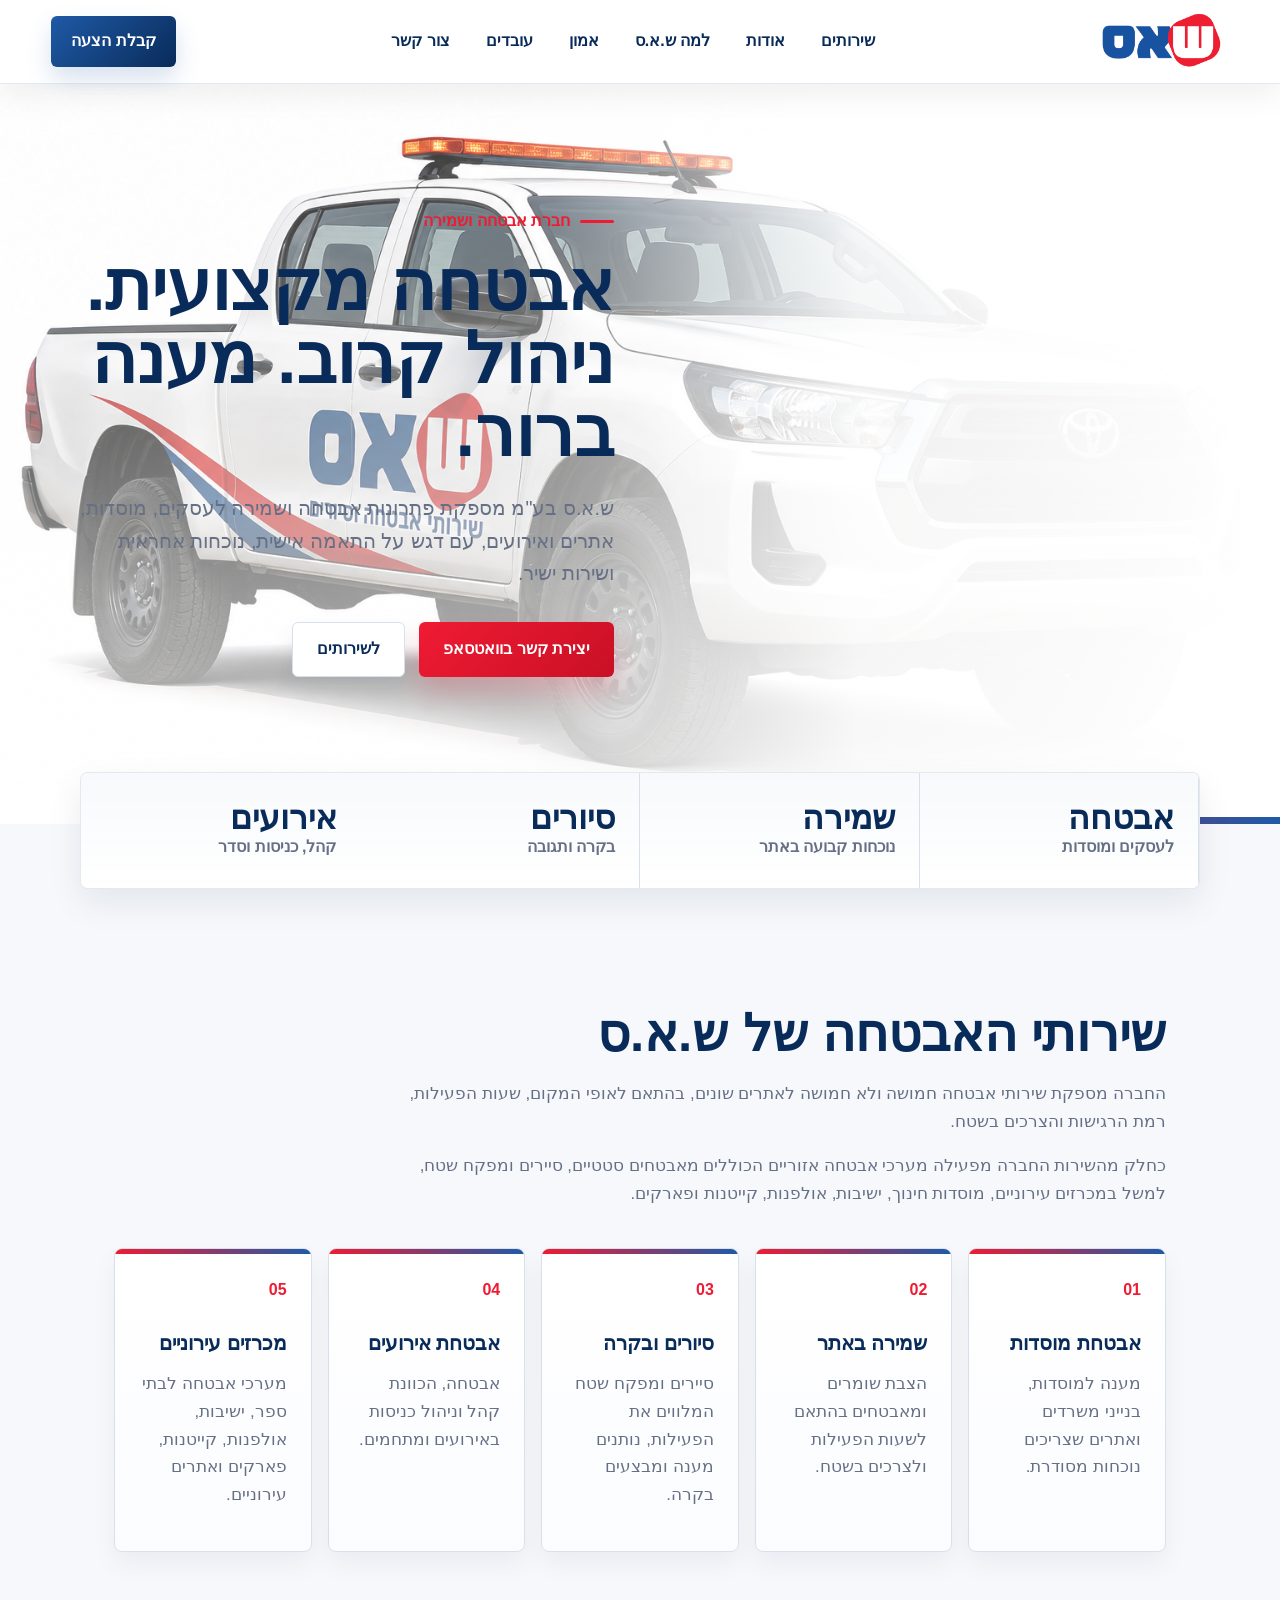
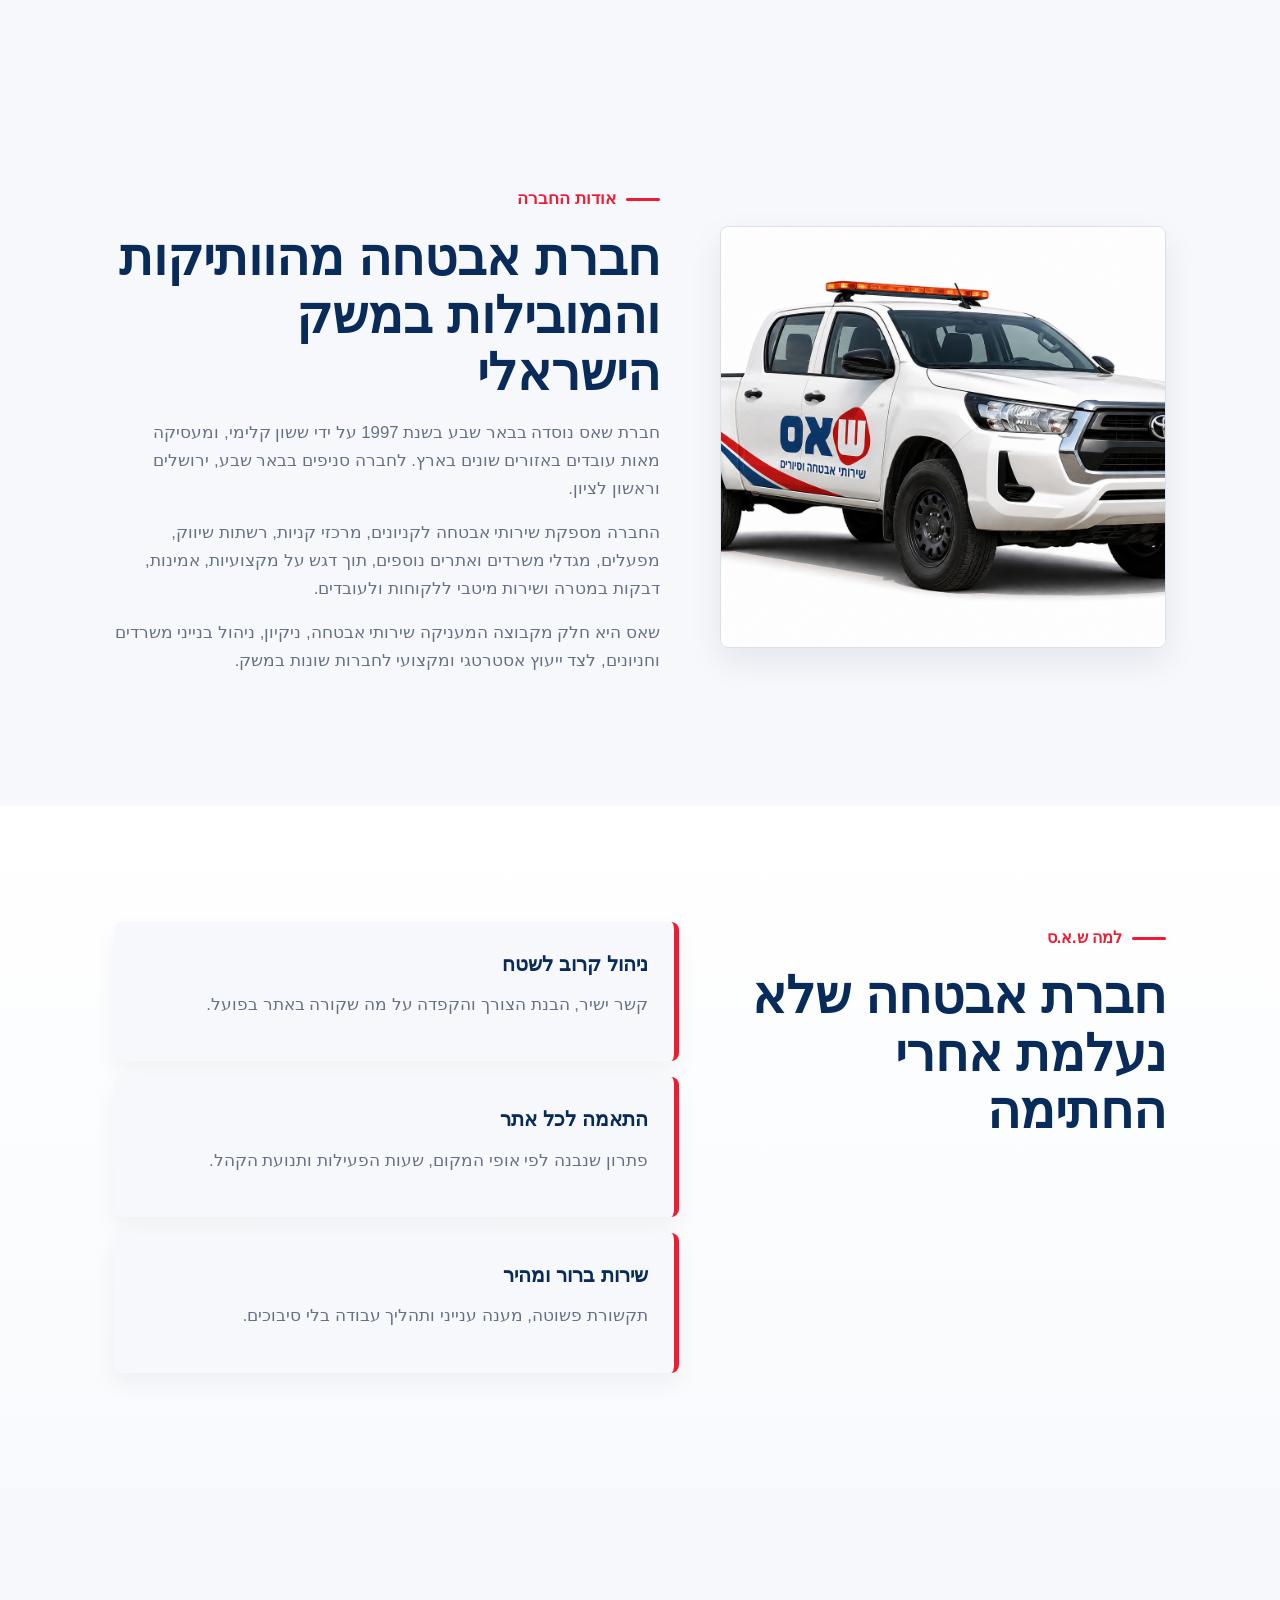
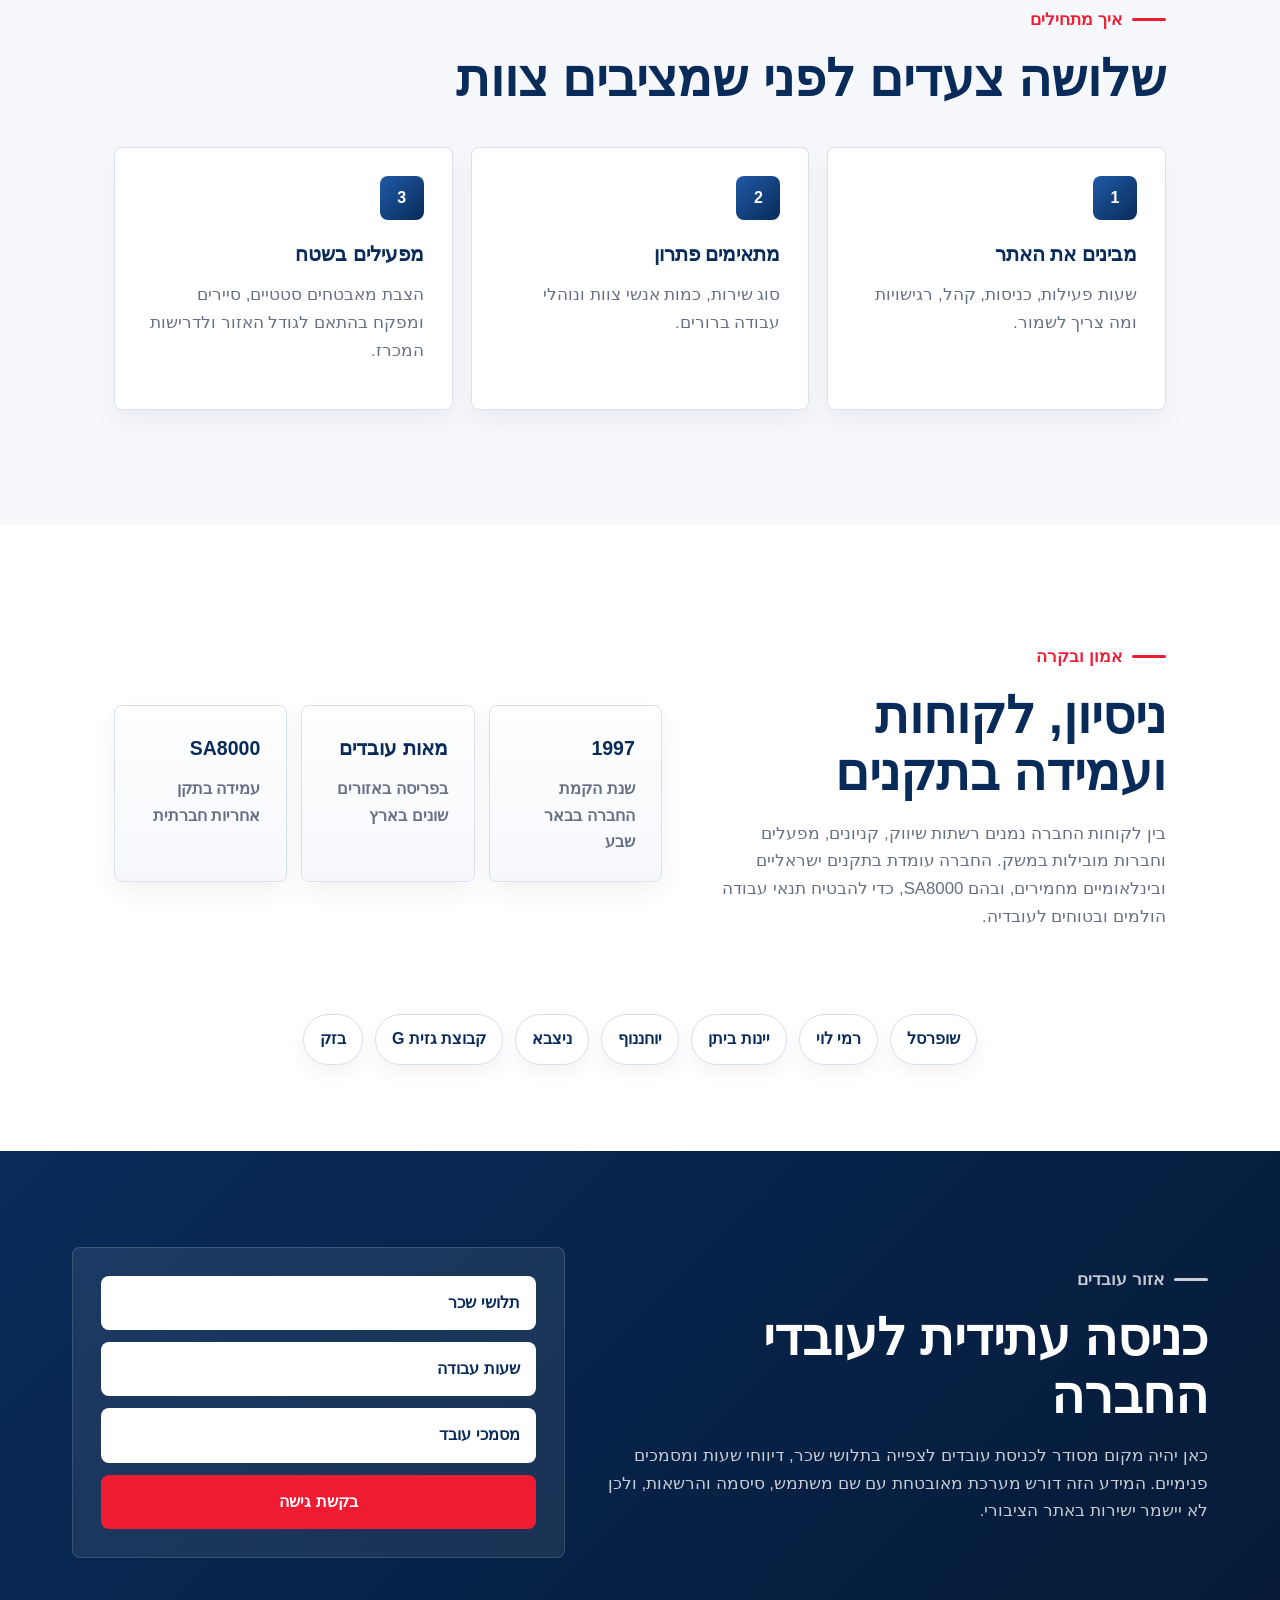
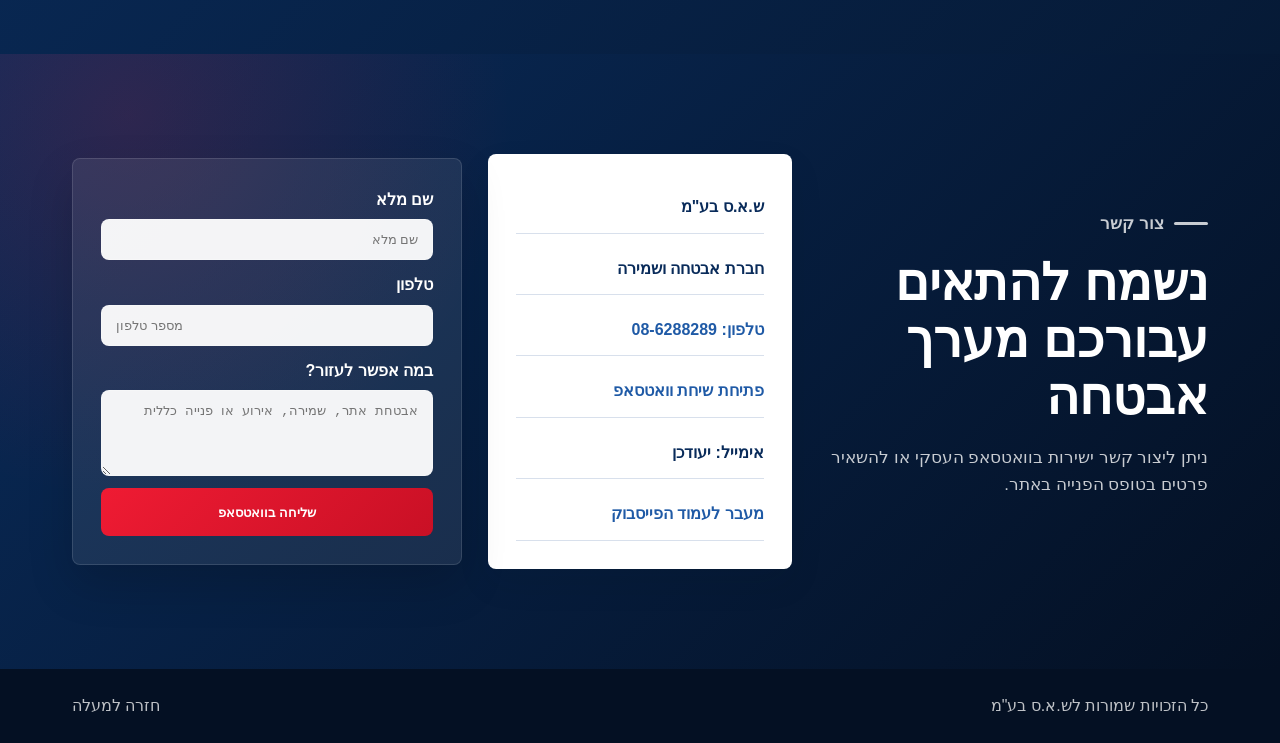
==== index.html @ 2e9b98d0 "Create SHASLTD clean corporate security site" ====
<!doctype html>
<html lang="he" dir="rtl">
  <head>
    <meta charset="utf-8" />
    <meta name="viewport" content="width=device-width, initial-scale=1" />
    <title>ש.א.ס בע"מ | חברת אבטחה</title>
    <meta
      name="description"
      content="ש.א.ס בע״מ מספקת שירותי אבטחה ושמירה לעסקים, מוסדות, אתרים ואירועים."
    />
    <meta property="og:title" content="ש.א.ס בע״מ | חברת אבטחה" />
    <meta
      property="og:description"
      content="אבטחה מקצועית, ניהול קרוב לשטח ומענה ברור לצורכי הלקוח."
    />
    <meta property="og:image" content="assets/hero-shas-vehicle.png" />
    <link rel="stylesheet" href="styles.css" />
  </head>
  <body>
    <header class="site-header">
      <a class="brand" href="#top" aria-label="ש.א.ס עמוד הבית">
        <img src="assets/shas-logo.png" alt="לוגו ש.א.ס" />
      </a>
      <nav class="site-nav" aria-label="ניווט ראשי">
        <a href="#services">שירותים</a>
        <a href="#about">אודות</a>
        <a href="#why">למה ש.א.ס</a>
        <a href="#trust">אמון</a>
        <a href="#employees">עובדים</a>
        <a href="#contact">צור קשר</a>
      </nav>
      <a class="header-cta" href="https://wa.me/97286288289" target="_blank" rel="noreferrer">קבלת הצעה</a>
    </header>

    <main id="top">
      <section class="hero" aria-labelledby="hero-title">
        <img
          class="hero-image"
          src="assets/hero-shas-vehicle.png"
          alt="רכב סיור של ש.א.ס שירותי אבטחה וסיורים"
        />
        <div class="hero-overlay"></div>
        <div class="hero-content">
          <p class="eyebrow">חברת אבטחה ושמירה</p>
          <h1 id="hero-title">אבטחה מקצועית. ניהול קרוב. מענה ברור.</h1>
          <p>
            ש.א.ס בע"מ מספקת פתרונות אבטחה ושמירה לעסקים, מוסדות, אתרים
            ואירועים, עם דגש על התאמה אישית, נוכחות אחראית ושירות ישיר.
          </p>
          <div class="hero-actions">
            <a class="button primary" href="https://wa.me/97286288289" target="_blank" rel="noreferrer">יצירת קשר בוואטסאפ</a>
            <a class="button ghost" href="#services">לשירותים</a>
          </div>
        </div>
      </section>

      <section class="signal-strip" aria-label="עיקרי השירות">
        <div>
          <strong>אבטחה</strong>
          <span>לעסקים ומוסדות</span>
        </div>
        <div>
          <strong>שמירה</strong>
          <span>נוכחות קבועה באתר</span>
        </div>
        <div>
          <strong>סיורים</strong>
          <span>בקרה ותגובה</span>
        </div>
        <div>
          <strong>אירועים</strong>
          <span>קהל, כניסות וסדר</span>
        </div>
      </section>

      <section id="services" class="section">
        <div class="section-heading">
          <h2>שירותי האבטחה של ש.א.ס</h2>
          <p>
            החברה מספקת שירותי אבטחה חמושה ולא חמושה לאתרים שונים, בהתאם
            לאופי המקום, שעות הפעילות, רמת הרגישות והצרכים בשטח.
          </p>
          <p>
            כחלק מהשירות החברה מפעילה מערכי אבטחה אזוריים הכוללים מאבטחים
            סטטיים, סיירים ומפקח שטח, למשל במכרזים עירוניים, מוסדות חינוך,
            ישיבות, אולפנות, קייטנות ופארקים.
          </p>
        </div>

        <div class="service-grid">
          <article class="service-card">
            <span>01</span>
            <h3>אבטחת מוסדות</h3>
            <p>מענה למוסדות, בנייני משרדים ואתרים שצריכים נוכחות מסודרת.</p>
          </article>
          <article class="service-card">
            <span>02</span>
            <h3>שמירה באתר</h3>
            <p>הצבת שומרים ומאבטחים בהתאם לשעות הפעילות ולצרכים בשטח.</p>
          </article>
          <article class="service-card">
            <span>03</span>
            <h3>סיורים ובקרה</h3>
            <p>סיירים ומפקח שטח המלווים את הפעילות, נותנים מענה ומבצעים בקרה.</p>
          </article>
          <article class="service-card">
            <span>04</span>
            <h3>אבטחת אירועים</h3>
            <p>אבטחה, הכוונת קהל וניהול כניסות באירועים ומתחמים.</p>
          </article>
          <article class="service-card">
            <span>05</span>
            <h3>מכרזים עירוניים</h3>
            <p>מערכי אבטחה לבתי ספר, ישיבות, אולפנות, קייטנות, פארקים ואתרים עירוניים.</p>
          </article>
        </div>
      </section>

      <section id="about" class="profile-section">
        <div class="profile-image">
          <img src="assets/hero-shas-vehicle.png" alt="רכב סיור של ש.א.ס" />
        </div>
        <div class="profile-copy">
          <p class="eyebrow dark">אודות החברה</p>
          <h2>חברת אבטחה מהוותיקות והמובילות במשק הישראלי</h2>
          <p>
            חברת שאס נוסדה בבאר שבע בשנת 1997 על ידי ששון קלימי, ומעסיקה
            מאות עובדים באזורים שונים בארץ. לחברה סניפים בבאר שבע, ירושלים
            וראשון לציון.
          </p>
          <p>
            החברה מספקת שירותי אבטחה לקניונים, מרכזי קניות, רשתות שיווק,
            מפעלים, מגדלי משרדים ואתרים נוספים, תוך דגש על מקצועיות, אמינות,
            דבקות במטרה ושירות מיטבי ללקוחות ולעובדים.
          </p>
          <p>
            שאס היא חלק מקבוצה המעניקה שירותי אבטחה, ניקיון, ניהול בנייני
            משרדים וחניונים, לצד ייעוץ אסטרטגי ומקצועי לחברות שונות במשק.
          </p>
        </div>
      </section>

      <section id="why" class="why-band">
        <div class="section why-layout">
          <div>
            <p class="eyebrow dark">למה ש.א.ס</p>
            <h2>חברת אבטחה שלא נעלמת אחרי החתימה</h2>
          </div>
          <div class="why-list">
            <div>
              <h3>ניהול קרוב לשטח</h3>
              <p>קשר ישיר, הבנת הצורך והקפדה על מה שקורה באתר בפועל.</p>
            </div>
            <div>
              <h3>התאמה לכל אתר</h3>
              <p>פתרון שנבנה לפי אופי המקום, שעות הפעילות ותנועת הקהל.</p>
            </div>
            <div>
              <h3>שירות ברור ומהיר</h3>
              <p>תקשורת פשוטה, מענה ענייני ותהליך עבודה בלי סיבוכים.</p>
            </div>
          </div>
        </div>
      </section>

      <section id="process" class="section">
        <div class="section-heading">
          <p class="eyebrow dark">איך מתחילים</p>
          <h2>שלושה צעדים לפני שמציבים צוות</h2>
        </div>

        <div class="process-grid">
          <article>
            <span>1</span>
            <h3>מבינים את האתר</h3>
            <p>שעות פעילות, כניסות, קהל, רגישויות ומה צריך לשמור.</p>
          </article>
          <article>
            <span>2</span>
            <h3>מתאימים פתרון</h3>
            <p>סוג שירות, כמות אנשי צוות ונוהלי עבודה ברורים.</p>
          </article>
          <article>
            <span>3</span>
            <h3>מפעילים בשטח</h3>
            <p>הצבת מאבטחים סטטיים, סיירים ומפקח בהתאם לגודל האזור ולדרישות המכרז.</p>
          </article>
        </div>
      </section>

      <section id="trust" class="trust-section">
        <div class="section trust-layout">
          <div class="trust-copy">
            <p class="eyebrow dark">אמון ובקרה</p>
            <h2>ניסיון, לקוחות ועמידה בתקנים</h2>
            <p>
              בין לקוחות החברה נמנים רשתות שיווק, קניונים, מפעלים וחברות
              מובילות במשק. החברה עומדת בתקנים ישראליים ובינלאומיים מחמירים,
              ובהם SA8000, כדי להבטיח תנאי עבודה הולמים ובטוחים לעובדיה.
            </p>
          </div>
          <div class="trust-grid">
            <div>
              <strong>1997</strong>
              <span>שנת הקמת החברה בבאר שבע</span>
            </div>
            <div>
              <strong>מאות עובדים</strong>
              <span>בפריסה באזורים שונים בארץ</span>
            </div>
            <div>
              <strong>SA8000</strong>
              <span>עמידה בתקן אחריות חברתית</span>
            </div>
          </div>
        </div>
        <div class="client-strip" aria-label="לקוחות לדוגמה">
          <span>שופרסל</span>
          <span>רמי לוי</span>
          <span>יינות ביתן</span>
          <span>יוחננוף</span>
          <span>ניצבא</span>
          <span>קבוצת גזית G</span>
          <span>בזק</span>
        </div>
      </section>

      <section id="employees" class="employee-section">
        <div class="employee-copy">
          <p class="eyebrow">אזור עובדים</p>
          <h2>כניסה עתידית לעובדי החברה</h2>
          <p>
            כאן יהיה מקום מסודר לכניסת עובדים לצפייה בתלושי שכר, דיווחי שעות
            ומסמכים פנימיים. המידע הזה דורש מערכת מאובטחת עם שם משתמש, סיסמה
            והרשאות, ולכן לא יישמר ישירות באתר הציבורי.
          </p>
        </div>
        <div class="employee-panel">
          <span>תלושי שכר</span>
          <span>שעות עבודה</span>
          <span>מסמכי עובד</span>
          <a href="#contact">בקשת גישה</a>
        </div>
      </section>

      <section id="contact" class="contact-section">
        <div class="contact-copy">
          <p class="eyebrow">צור קשר</p>
          <h2>נשמח להתאים עבורכם מערך אבטחה</h2>
          <p>
            ניתן ליצור קשר ישירות בוואטסאפ העסקי או להשאיר פרטים בטופס
            הפנייה באתר.
          </p>
        </div>
        <div class="contact-panel">
          <span>ש.א.ס בע"מ</span>
          <span>חברת אבטחה ושמירה</span>
          <a href="tel:086288289">טלפון: 08-6288289</a>
          <a href="https://wa.me/97286288289" target="_blank" rel="noreferrer">פתיחת שיחת וואטסאפ</a>
          <span>אימייל: יעודכן</span>
          <a href="https://www.facebook.com/shasltd?locale=he_IL" target="_blank" rel="noreferrer">
            מעבר לעמוד הפייסבוק
          </a>
        </div>
        <form class="contact-form" aria-label="טופס יצירת קשר">
          <label>
            שם מלא
            <input type="text" placeholder="שם מלא" />
          </label>
          <label>
            טלפון
            <input type="tel" placeholder="מספר טלפון" />
          </label>
          <label>
            במה אפשר לעזור?
            <textarea rows="4" placeholder="אבטחת אתר, שמירה, אירוע או פנייה כללית"></textarea>
          </label>
          <button type="button" onclick="window.open('https://wa.me/97286288289', '_blank', 'noopener')">שליחה בוואטסאפ</button>
        </form>
      </section>
    </main>

    <footer class="site-footer">
      <span>כל הזכויות שמורות לש.א.ס בע"מ</span>
      <a href="#top">חזרה למעלה</a>
    </footer>
  </body>
</html>
---- styles.css ----
:root {
  --blue: #1f5aa6;
  --blue-dark: #092b5a;
  --red: #ef1b33;
  --ink: #101828;
  --muted: #667085;
  --line: #d8e0ec;
  --paper: #f6f8fc;
  --paper-strong: #edf2f8;
  --white: #ffffff;
  --shadow: 0 24px 70px rgba(16, 24, 40, 0.14);
  --soft-shadow: 0 14px 34px rgba(16, 24, 40, 0.08);
}

* {
  box-sizing: border-box;
}

html {
  scroll-behavior: smooth;
}

body {
  margin: 0;
  color: var(--ink);
  background:
    linear-gradient(180deg, #ffffff 0, var(--paper) 820px),
    var(--paper);
  font-family: Arial, "Helvetica Neue", sans-serif;
  line-height: 1.65;
}

a {
  color: inherit;
  text-decoration: none;
}

.site-header {
  position: sticky;
  top: 0;
  z-index: 20;
  display: grid;
  grid-template-columns: auto 1fr auto;
  align-items: center;
  gap: 28px;
  min-height: 82px;
  padding: 12px clamp(18px, 4vw, 56px);
  border-bottom: 1px solid rgba(216, 224, 236, 0.7);
  background: rgba(255, 255, 255, 0.96);
  box-shadow: 0 12px 30px rgba(16, 24, 40, 0.06);
  backdrop-filter: blur(16px);
}

.brand img {
  display: block;
  width: 138px;
  height: auto;
}

.site-nav {
  display: flex;
  justify-content: center;
  gap: clamp(18px, 3vw, 36px);
  color: var(--blue-dark);
  font-weight: 800;
}

.site-nav a {
  position: relative;
  padding: 10px 0;
}

.site-nav a::after {
  position: absolute;
  right: 0;
  bottom: 4px;
  width: 0;
  height: 3px;
  border-radius: 999px;
  background: var(--red);
  content: "";
  transition: width 180ms ease;
}

.site-nav a:hover::after {
  width: 100%;
}

.site-nav a:hover,
.site-footer a:hover {
  color: var(--red);
}

.header-cta,
.button {
  display: inline-flex;
  min-height: 48px;
  align-items: center;
  justify-content: center;
  border-radius: 6px;
  font-weight: 900;
}

.header-cta {
  padding: 12px 20px;
  background: linear-gradient(135deg, var(--blue), var(--blue-dark));
  color: var(--white);
  box-shadow: 0 12px 24px rgba(31, 90, 166, 0.18);
}

.hero {
  position: relative;
  display: grid;
  min-height: min(740px, 88vh);
  align-items: center;
  overflow: hidden;
  color: var(--ink);
  background: var(--white);
}

.hero::before {
  position: absolute;
  inset: auto 0 0 auto;
  z-index: 1;
  width: 42%;
  height: 7px;
  background: linear-gradient(90deg, var(--red), var(--blue));
  content: "";
}

.hero-image,
.hero-overlay {
  position: absolute;
  inset: 0;
  width: 100%;
  height: 100%;
}

.hero-image {
  object-fit: cover;
  object-position: center;
}

.hero-overlay {
  background:
    linear-gradient(90deg, rgba(255, 255, 255, 0.03), rgba(255, 255, 255, 0.2) 40%, rgba(255, 255, 255, 0.9) 67%, #ffffff),
    linear-gradient(180deg, rgba(255, 255, 255, 0.02), rgba(255, 255, 255, 0.78));
}

.hero-content {
  position: relative;
  z-index: 2;
  max-width: 690px;
  margin-inline-start: auto;
  padding: 92px clamp(20px, 6vw, 76px) 118px;
  text-align: right;
  direction: rtl;
}

.eyebrow {
  display: inline-flex;
  align-items: center;
  gap: 10px;
  margin: 0 0 16px;
  color: var(--red);
  font-weight: 900;
}

.eyebrow::before {
  display: inline-block;
  width: 34px;
  height: 3px;
  border-radius: 999px;
  background: currentColor;
  content: "";
}

.eyebrow.dark {
  color: var(--red);
}

h1,
h2,
h3,
p {
  margin-top: 0;
}

h1 {
  max-width: 760px;
  margin-bottom: 24px;
  color: var(--blue-dark);
  font-size: clamp(2.55rem, 5.5vw, 5.15rem);
  line-height: 1.03;
  letter-spacing: 0;
}

h2 {
  margin-bottom: 18px;
  color: var(--blue-dark);
  font-size: clamp(2rem, 4vw, 3.35rem);
  line-height: 1.12;
  letter-spacing: 0;
}

h3 {
  margin-bottom: 10px;
  color: var(--blue-dark);
  font-size: 1.26rem;
}

.hero-content p:not(.eyebrow) {
  max-width: 610px;
  color: var(--muted);
  font-size: clamp(1.05rem, 2vw, 1.24rem);
}

.hero-actions {
  display: flex;
  flex-wrap: wrap;
  gap: 14px;
  margin-top: 32px;
}

.button {
  padding: 13px 24px;
}

.button.primary {
  background: linear-gradient(135deg, var(--red), #c91025);
  color: var(--white);
  box-shadow: 0 14px 28px rgba(239, 27, 51, 0.2);
}

.button.ghost {
  border: 1px solid var(--line);
  color: var(--blue-dark);
  background: var(--white);
  box-shadow: 0 10px 22px rgba(16, 24, 40, 0.07);
}

.signal-strip {
  position: relative;
  z-index: 4;
  display: grid;
  grid-template-columns: repeat(4, 1fr);
  max-width: 1120px;
  margin: -52px auto 0;
  border: 1px solid rgba(216, 224, 236, 0.72);
  border-radius: 8px;
  background: var(--white);
  box-shadow: var(--soft-shadow);
  overflow: hidden;
}

.signal-strip div {
  padding: 28px 24px;
  border-inline-start: 1px solid var(--line);
  background:
    linear-gradient(180deg, rgba(31, 90, 166, 0.035), transparent),
    var(--white);
}

.signal-strip div:last-child {
  border-inline-start: 0;
}

.signal-strip strong {
  display: block;
  color: var(--blue-dark);
  font-size: clamp(1.35rem, 2.6vw, 2.15rem);
  line-height: 1;
}

.signal-strip span {
  color: var(--muted);
  font-weight: 800;
}

.section {
  max-width: 1120px;
  margin: 0 auto;
  padding: clamp(76px, 9vw, 124px) clamp(20px, 4vw, 34px);
}

.section-heading {
  max-width: 760px;
  margin-bottom: 40px;
}

.section-heading p,
.service-card p,
.why-list p,
.process-grid p,
.profile-copy p,
.trust-copy p,
.employee-copy p,
.contact-copy p {
  color: var(--muted);
  font-size: 1.05rem;
}

.service-grid {
  display: grid;
  grid-template-columns: repeat(5, 1fr);
  gap: 16px;
}

.service-card {
  position: relative;
  min-height: 238px;
  padding: 28px 24px 26px;
  border: 1px solid var(--line);
  border-radius: 8px;
  background:
    linear-gradient(180deg, #ffffff 0%, #fbfcff 100%);
  box-shadow: 0 12px 26px rgba(16, 24, 40, 0.05);
  overflow: hidden;
}

.service-card::before {
  position: absolute;
  inset: 0 0 auto;
  height: 5px;
  background: linear-gradient(90deg, var(--red), var(--blue));
  content: "";
}

.service-card span {
  display: block;
  margin-bottom: 24px;
  color: var(--red);
  font-weight: 900;
}

.why-band {
  background:
    linear-gradient(180deg, #ffffff, #f8fafd);
}

.profile-section {
  display: grid;
  grid-template-columns: minmax(0, 0.9fr) minmax(0, 1.1fr);
  gap: clamp(28px, 5vw, 60px);
  max-width: 1120px;
  margin: 0 auto;
  padding: clamp(76px, 9vw, 124px) clamp(20px, 4vw, 34px);
  align-items: center;
}

.profile-image {
  overflow: hidden;
  border: 1px solid var(--line);
  border-radius: 8px;
  box-shadow: var(--soft-shadow);
}

.profile-image img {
  display: block;
  width: 100%;
  height: 420px;
  object-fit: cover;
  object-position: center;
}

.why-layout {
  display: grid;
  grid-template-columns: minmax(0, 0.85fr) minmax(0, 1.15fr);
  gap: clamp(30px, 6vw, 70px);
  align-items: start;
}

.why-list {
  display: grid;
  gap: 16px;
}

.why-list div {
  padding: 26px;
  border-right: 5px solid var(--red);
  border-radius: 8px;
  background: var(--paper);
  box-shadow: 0 10px 24px rgba(16, 24, 40, 0.05);
}

.process-grid {
  display: grid;
  grid-template-columns: repeat(3, 1fr);
  gap: 18px;
}

.process-grid article {
  padding: 28px;
  border: 1px solid var(--line);
  border-radius: 8px;
  background: var(--white);
  box-shadow: 0 12px 26px rgba(16, 24, 40, 0.05);
}

.process-grid span {
  display: grid;
  width: 44px;
  height: 44px;
  margin-bottom: 18px;
  place-items: center;
  border-radius: 8px;
  background: linear-gradient(135deg, var(--blue), var(--blue-dark));
  color: var(--white);
  font-weight: 900;
}

.trust-section {
  background: var(--white);
}

.trust-layout {
  display: grid;
  grid-template-columns: minmax(0, 0.9fr) minmax(0, 1.1fr);
  gap: clamp(28px, 5vw, 56px);
  align-items: center;
}

.trust-grid {
  display: grid;
  grid-template-columns: repeat(3, 1fr);
  gap: 14px;
}

.trust-grid div {
  min-height: 150px;
  padding: 26px;
  border: 1px solid var(--line);
  border-radius: 8px;
  background:
    linear-gradient(180deg, #ffffff 0%, var(--paper) 100%);
  box-shadow: 0 10px 24px rgba(16, 24, 40, 0.05);
}

.trust-grid strong {
  display: block;
  margin-bottom: 12px;
  color: var(--blue-dark);
  font-size: 1.22rem;
}

.trust-grid span {
  color: var(--muted);
  font-weight: 800;
}

.client-strip {
  display: flex;
  flex-wrap: wrap;
  justify-content: center;
  gap: 12px;
  max-width: 1120px;
  margin: -48px auto 0;
  padding: 0 clamp(20px, 4vw, 34px) clamp(60px, 7vw, 86px);
}

.client-strip span {
  padding: 11px 16px;
  border: 1px solid var(--line);
  border-radius: 999px;
  background: var(--white);
  color: var(--blue-dark);
  font-weight: 900;
  box-shadow: 0 8px 18px rgba(16, 24, 40, 0.05);
}

.employee-section {
  display: grid;
  grid-template-columns: minmax(0, 1fr) minmax(320px, 0.82fr);
  gap: 42px;
  align-items: center;
  padding: clamp(64px, 8vw, 96px) clamp(20px, 6vw, 72px);
  background:
    linear-gradient(135deg, var(--blue-dark), #061a36);
  color: var(--white);
}

.employee-copy h2 {
  color: var(--white);
}

.employee-copy p {
  color: rgba(255, 255, 255, 0.78);
}

.employee-panel {
  display: grid;
  gap: 12px;
  padding: 28px;
  border: 1px solid rgba(255, 255, 255, 0.14);
  border-radius: 8px;
  background: rgba(255, 255, 255, 0.08);
}

.employee-panel span,
.employee-panel a {
  padding: 14px 16px;
  border-radius: 8px;
  background: var(--white);
  color: var(--blue-dark);
  font-weight: 900;
}

.employee-panel a {
  background: var(--red);
  color: var(--white);
  text-align: center;
}

.contact-section {
  display: grid;
  grid-template-columns: minmax(0, 0.9fr) minmax(300px, 0.7fr) minmax(320px, 0.9fr);
  gap: 26px;
  align-items: center;
  padding: clamp(64px, 8vw, 100px) clamp(20px, 6vw, 72px);
  background:
    radial-gradient(circle at 10% 10%, rgba(239, 27, 51, 0.16), transparent 30%),
    linear-gradient(135deg, var(--blue-dark), #041023);
  color: var(--white);
}

.contact-copy h2 {
  color: var(--white);
}

.contact-copy p {
  max-width: 680px;
  color: rgba(255, 255, 255, 0.78);
}

.contact-panel {
  display: grid;
  gap: 10px;
  padding: 28px;
  border-radius: 8px;
  background: var(--white);
  color: var(--blue-dark);
  box-shadow: var(--soft-shadow);
}

.contact-panel span,
.contact-panel a {
  padding: 12px 0;
  border-bottom: 1px solid var(--line);
  font-weight: 900;
}

.contact-panel a {
  color: var(--blue);
}

.contact-form {
  display: grid;
  gap: 12px;
  padding: 28px;
  border: 1px solid rgba(255, 255, 255, 0.12);
  border-radius: 8px;
  background: rgba(255, 255, 255, 0.08);
  box-shadow: 0 20px 46px rgba(0, 0, 0, 0.16);
}

.contact-form label {
  display: grid;
  gap: 6px;
  color: var(--white);
  font-weight: 900;
}

.contact-form input,
.contact-form textarea {
  width: 100%;
  border: 1px solid rgba(255, 255, 255, 0.18);
  border-radius: 8px;
  padding: 12px 14px;
  background: rgba(255, 255, 255, 0.95);
  color: var(--ink);
}

.contact-form textarea {
  resize: vertical;
}

.contact-form button {
  min-height: 48px;
  border: 0;
  border-radius: 8px;
  background: linear-gradient(135deg, var(--red), #c91025);
  color: var(--white);
  font-weight: 900;
  cursor: pointer;
}

.site-footer {
  display: flex;
  justify-content: space-between;
  gap: 20px;
  padding: 24px clamp(20px, 6vw, 72px);
  background: #041023;
  color: rgba(255, 255, 255, 0.74);
}

@media (max-width: 940px) {
  .site-header {
    grid-template-columns: 1fr auto;
  }

  .site-nav {
    display: none;
  }

  .signal-strip,
  .service-grid,
  .profile-section,
  .why-layout,
  .process-grid,
  .trust-layout,
  .trust-grid,
  .employee-section,
  .contact-section {
    grid-template-columns: 1fr;
  }

  .signal-strip {
    margin-top: 0;
    border-radius: 0;
  }

  .signal-strip div {
    border-inline-start: 0;
    border-block-end: 1px solid var(--line);
  }
}

@media (max-width: 560px) {
  .site-header {
    position: static;
    min-height: 68px;
  }

  .brand img {
    width: 110px;
  }

  .header-cta {
    min-height: 44px;
    padding-inline: 14px;
  }

  .hero {
    min-height: 720px;
  }

  .hero-overlay {
    background:
      linear-gradient(90deg, rgba(255, 255, 255, 0.12), rgba(255, 255, 255, 0.72) 46%, rgba(255, 255, 255, 0.98)),
      linear-gradient(180deg, rgba(255, 255, 255, 0.22), rgba(255, 255, 255, 0.9));
  }

  .hero-content {
    padding-block: 62px 82px;
  }

  h1 {
    font-size: clamp(2.3rem, 13vw, 3.4rem);
  }

  .hero-actions,
  .site-footer {
    flex-direction: column;
  }

  .button {
    width: 100%;
  }
}
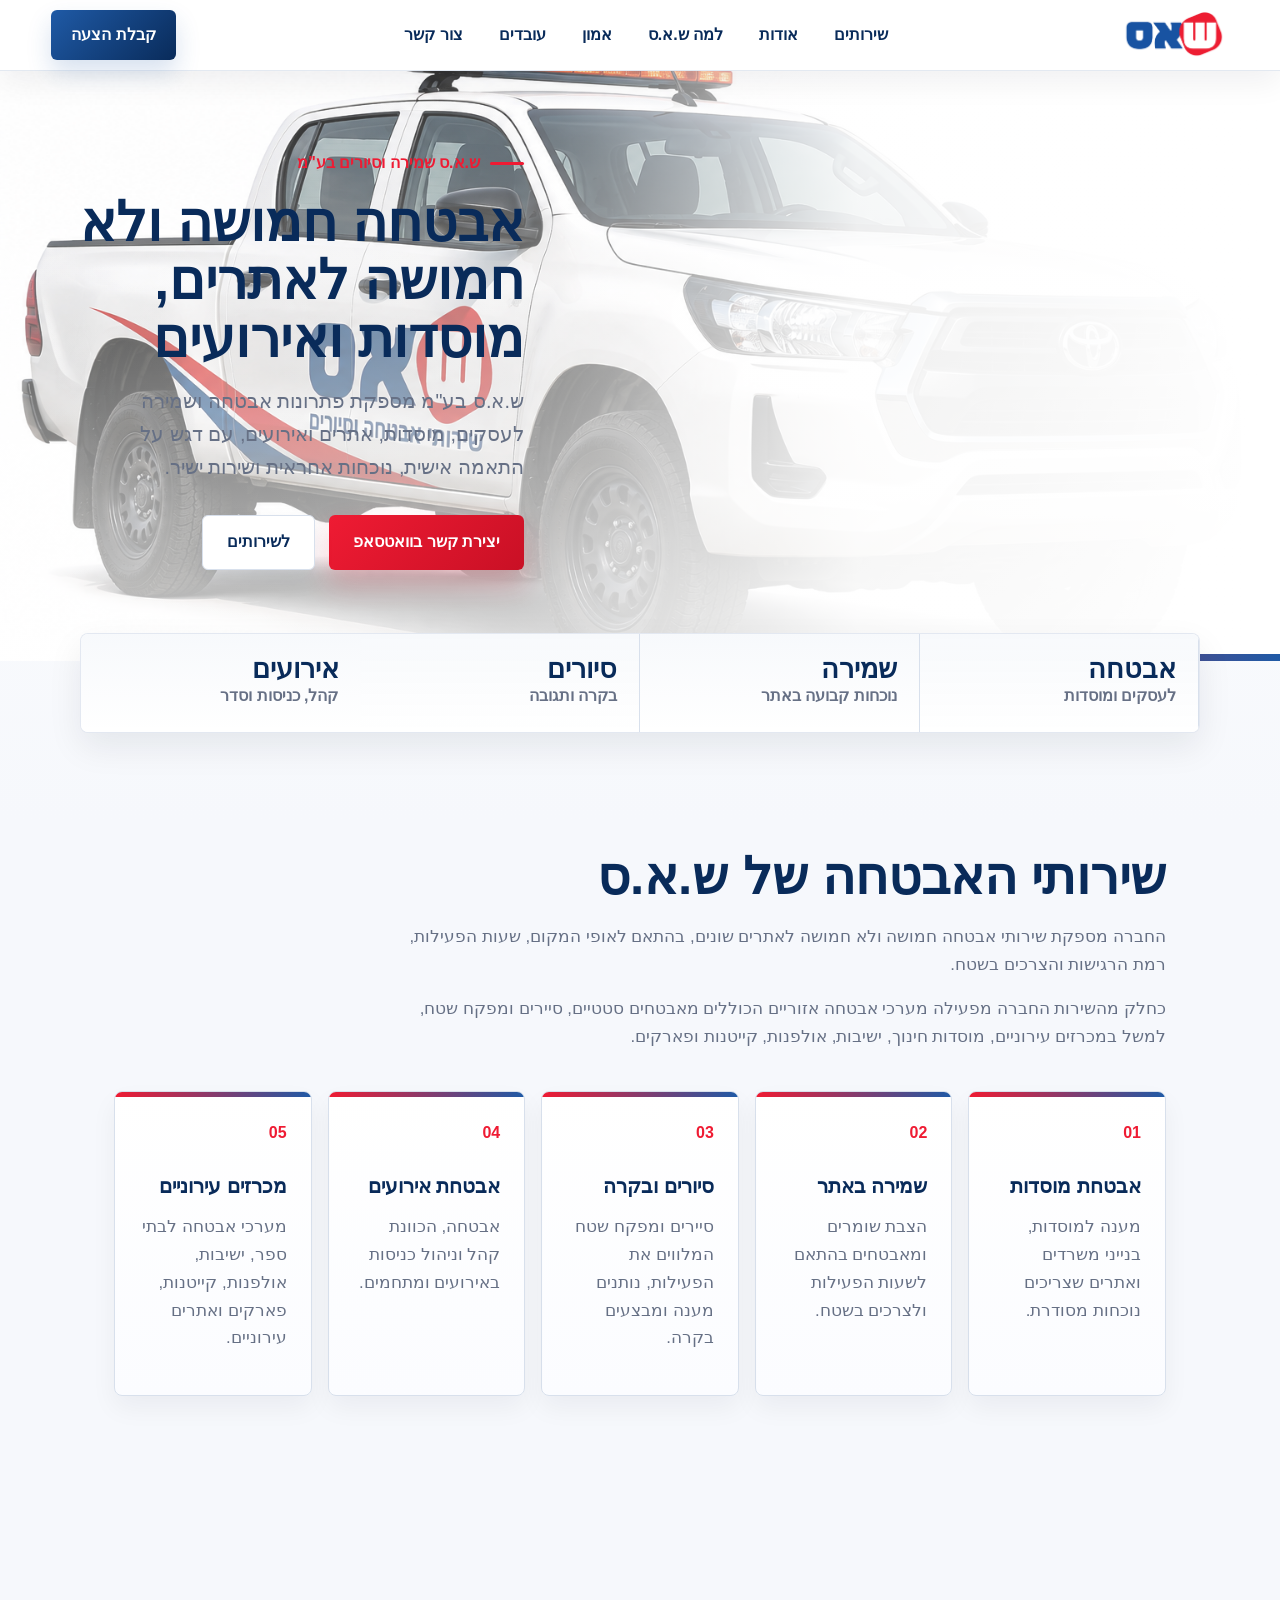
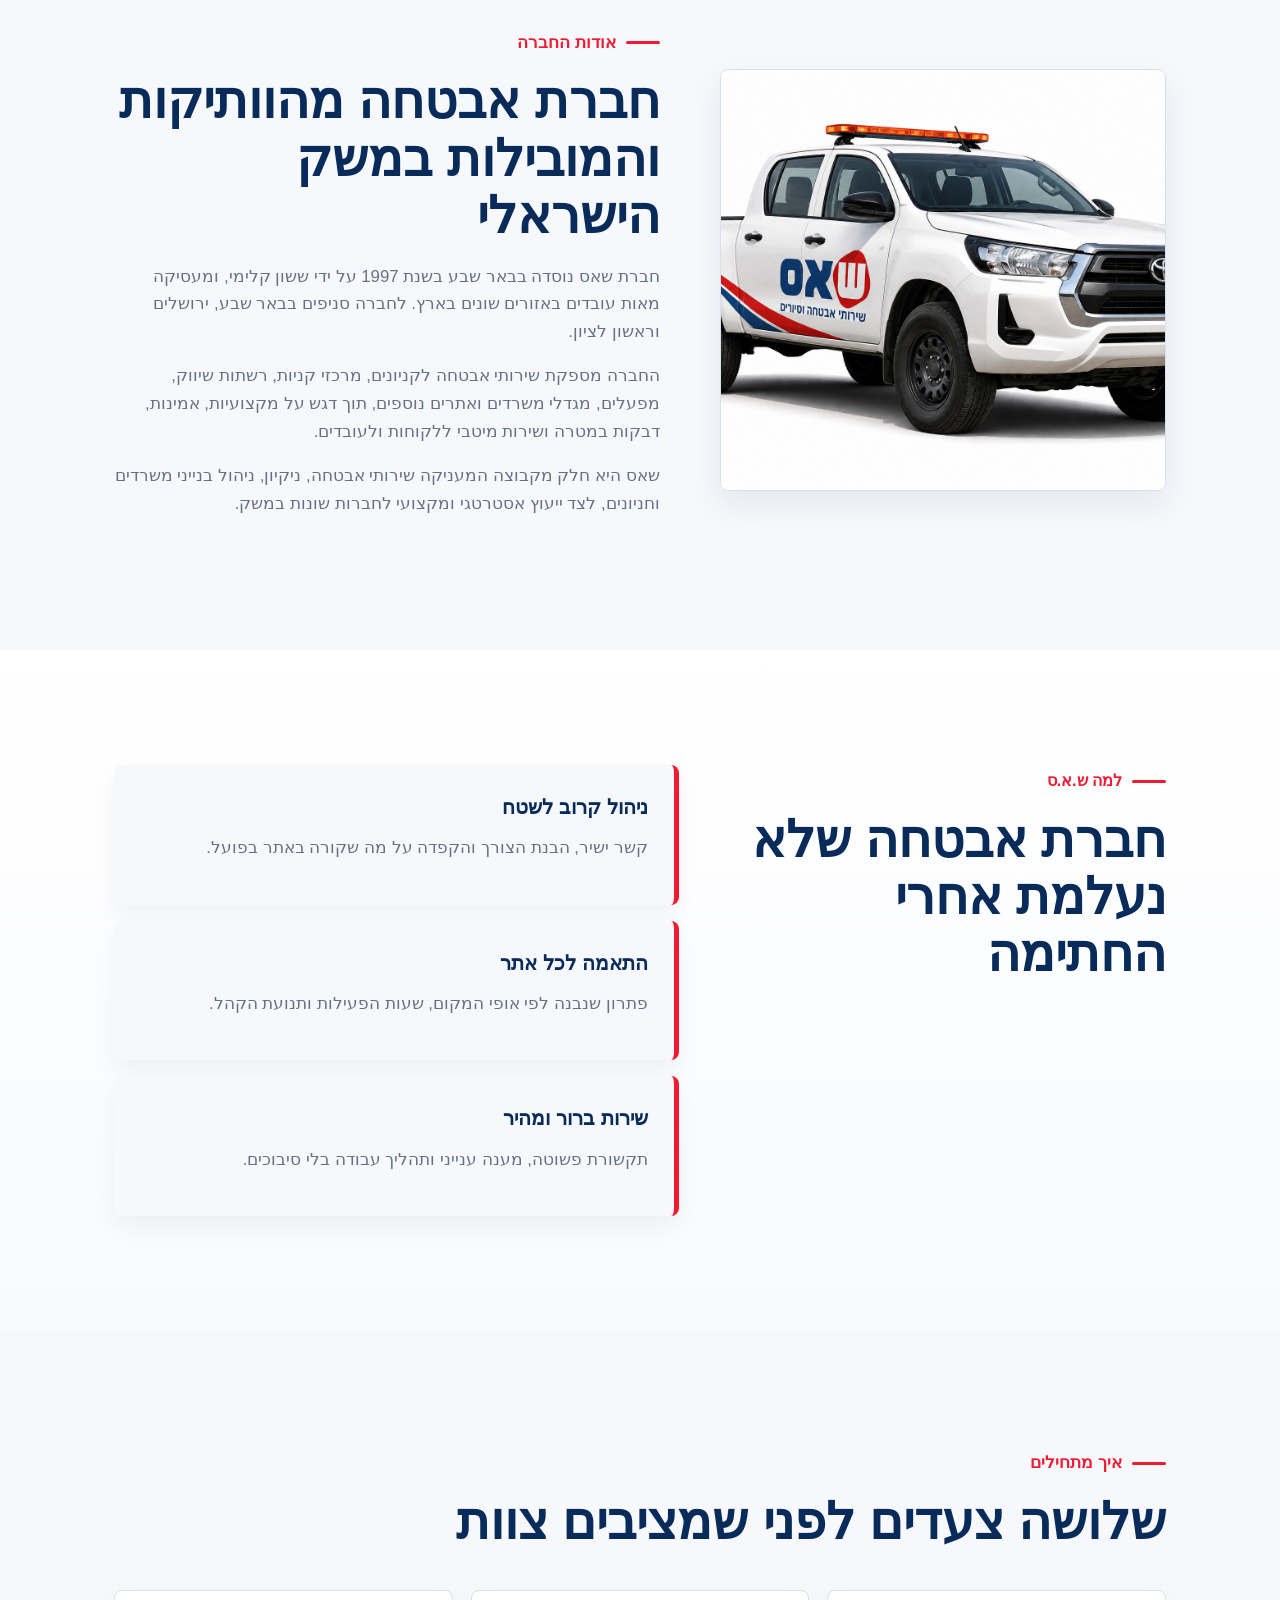
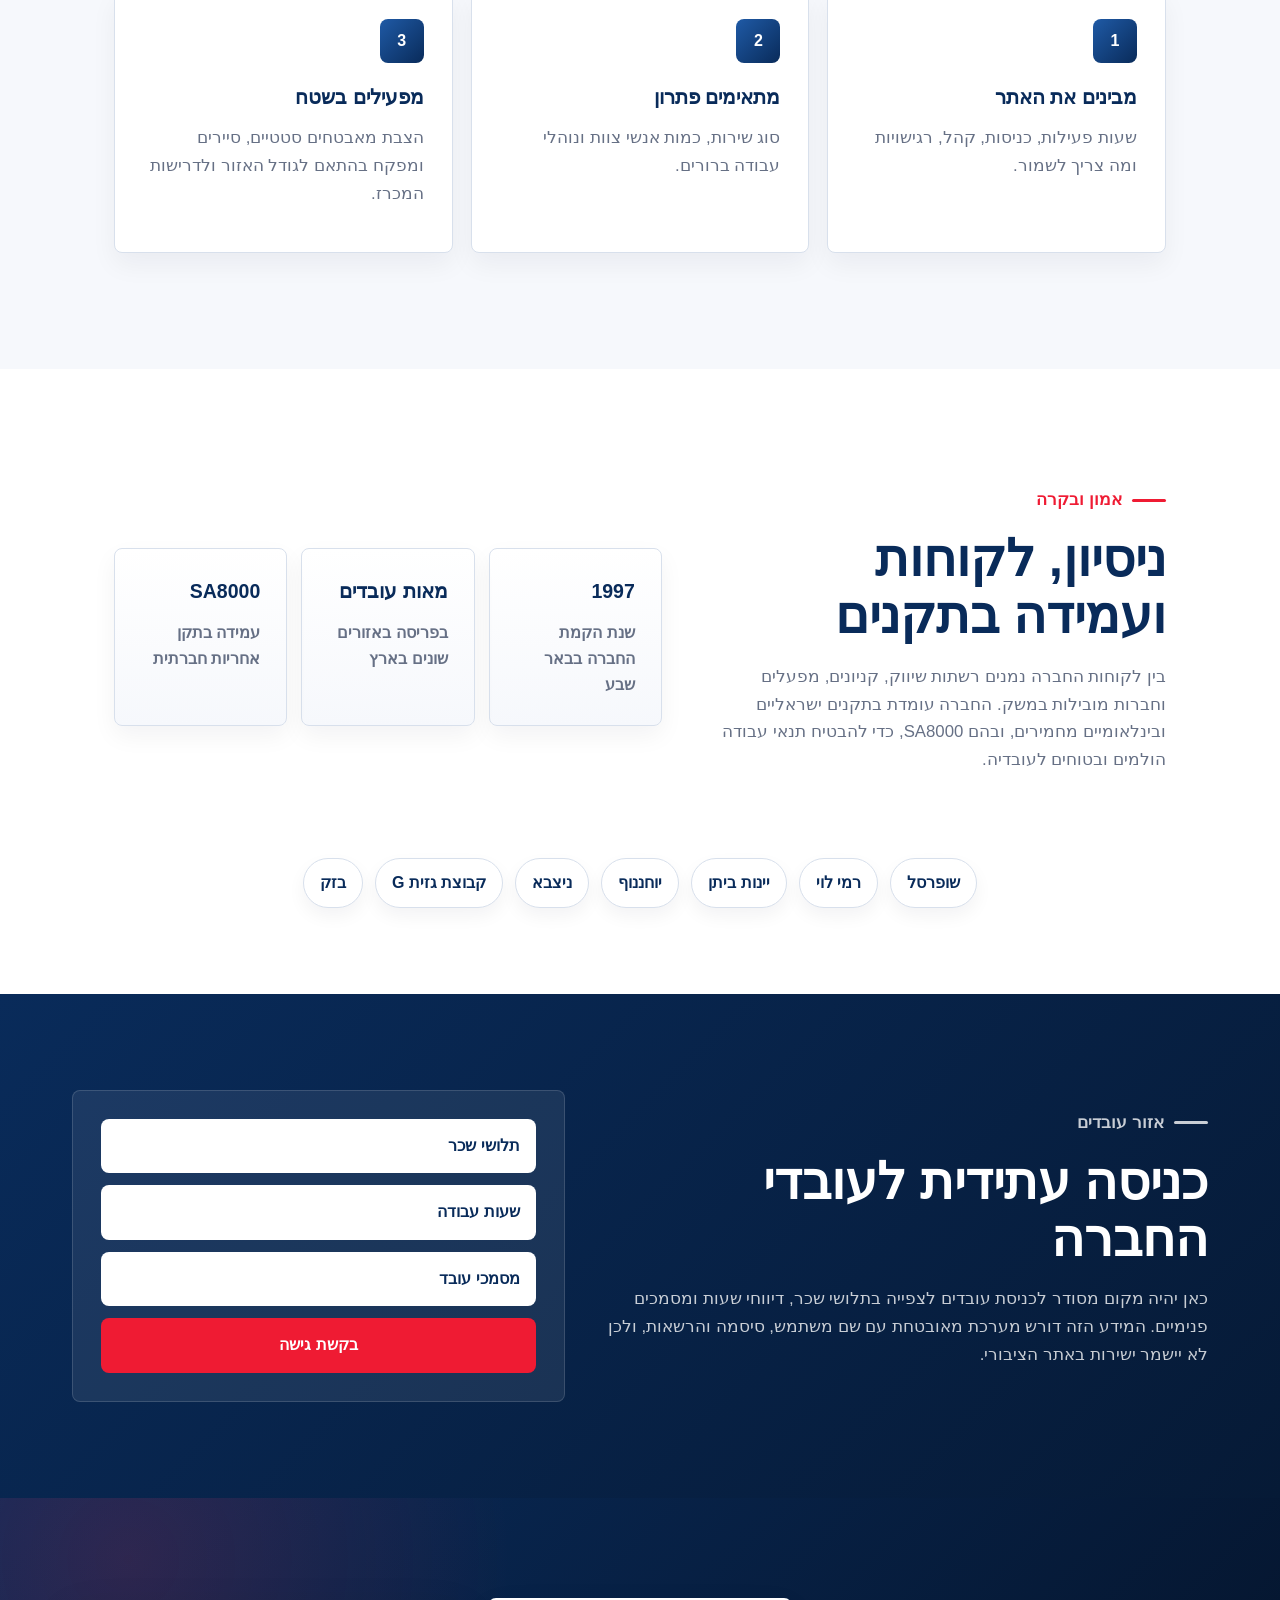
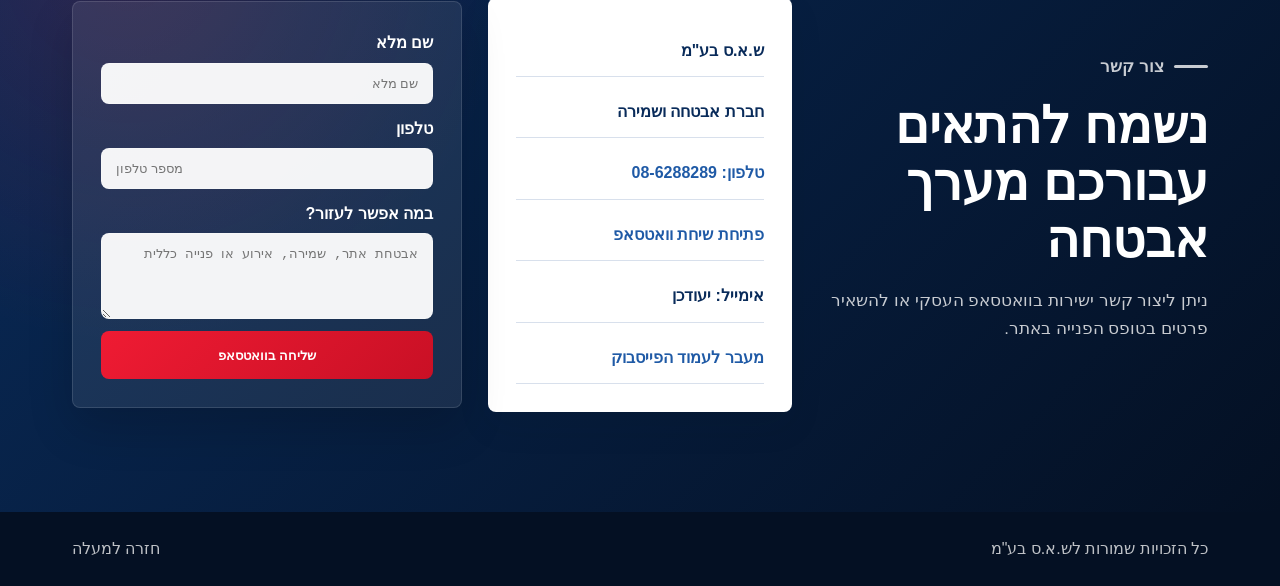
==== commit cba00150: "Refine hero header sizing and messaging" ====
--- a/index.html
+++ b/index.html
@@ -41,8 +41,8 @@
         />
         <div class="hero-overlay"></div>
         <div class="hero-content">
-          <p class="eyebrow">חברת אבטחה ושמירה</p>
-          <h1 id="hero-title">אבטחה מקצועית. ניהול קרוב. מענה ברור.</h1>
+          <p class="eyebrow">ש.א.ס שמירה וסיורים בע"מ</p>
+          <h1 id="hero-title">אבטחה חמושה ולא חמושה לאתרים, מוסדות ואירועים</h1>
           <p>
             ש.א.ס בע"מ מספקת פתרונות אבטחה ושמירה לעסקים, מוסדות, אתרים
             ואירועים, עם דגש על התאמה אישית, נוכחות אחראית ושירות ישיר.
--- a/styles.css
+++ b/styles.css
@@ -43,8 +43,8 @@
   grid-template-columns: auto 1fr auto;
   align-items: center;
   gap: 28px;
-  min-height: 82px;
-  padding: 12px clamp(18px, 4vw, 56px);
+  min-height: 70px;
+  padding: 10px clamp(18px, 4vw, 56px);
   border-bottom: 1px solid rgba(216, 224, 236, 0.7);
   background: rgba(255, 255, 255, 0.96);
   box-shadow: 0 12px 30px rgba(16, 24, 40, 0.06);
@@ -53,7 +53,7 @@
 
 .brand img {
   display: block;
-  width: 138px;
+  width: 112px;
   height: auto;
 }
 
@@ -111,7 +111,7 @@
 .hero {
   position: relative;
   display: grid;
-  min-height: min(740px, 88vh);
+  min-height: min(590px, 74vh);
   align-items: center;
   overflow: hidden;
   color: var(--ink);
@@ -150,9 +150,9 @@
 .hero-content {
   position: relative;
   z-index: 2;
-  max-width: 690px;
+  max-width: 600px;
   margin-inline-start: auto;
-  padding: 92px clamp(20px, 6vw, 76px) 118px;
+  padding: 72px clamp(20px, 6vw, 76px) 88px;
   text-align: right;
   direction: rtl;
 }
@@ -187,11 +187,11 @@
 }
 
 h1 {
-  max-width: 760px;
-  margin-bottom: 24px;
-  color: var(--blue-dark);
-  font-size: clamp(2.55rem, 5.5vw, 5.15rem);
-  line-height: 1.03;
+  max-width: 620px;
+  margin-bottom: 18px;
+  color: var(--blue-dark);
+  font-size: clamp(2.1rem, 4.2vw, 3.75rem);
+  line-height: 1.08;
   letter-spacing: 0;
 }
 
@@ -210,7 +210,7 @@
 }
 
 .hero-content p:not(.eyebrow) {
-  max-width: 610px;
+  max-width: 560px;
   color: var(--muted);
   font-size: clamp(1.05rem, 2vw, 1.24rem);
 }
@@ -245,7 +245,7 @@
   display: grid;
   grid-template-columns: repeat(4, 1fr);
   max-width: 1120px;
-  margin: -52px auto 0;
+  margin: -28px auto 0;
   border: 1px solid rgba(216, 224, 236, 0.72);
   border-radius: 8px;
   background: var(--white);
@@ -254,7 +254,7 @@
 }
 
 .signal-strip div {
-  padding: 28px 24px;
+  padding: 22px 22px;
   border-inline-start: 1px solid var(--line);
   background:
     linear-gradient(180deg, rgba(31, 90, 166, 0.035), transparent),
@@ -268,7 +268,7 @@
 .signal-strip strong {
   display: block;
   color: var(--blue-dark);
-  font-size: clamp(1.35rem, 2.6vw, 2.15rem);
+  font-size: clamp(1.2rem, 2.1vw, 1.75rem);
   line-height: 1;
 }
 
@@ -651,7 +651,7 @@
   }
 
   .hero {
-    min-height: 720px;
+    min-height: 580px;
   }
 
   .hero-overlay {
@@ -661,11 +661,11 @@
   }
 
   .hero-content {
-    padding-block: 62px 82px;
+    padding-block: 48px 64px;
   }
 
   h1 {
-    font-size: clamp(2.3rem, 13vw, 3.4rem);
+    font-size: clamp(2rem, 10vw, 2.75rem);
   }
 
   .hero-actions,
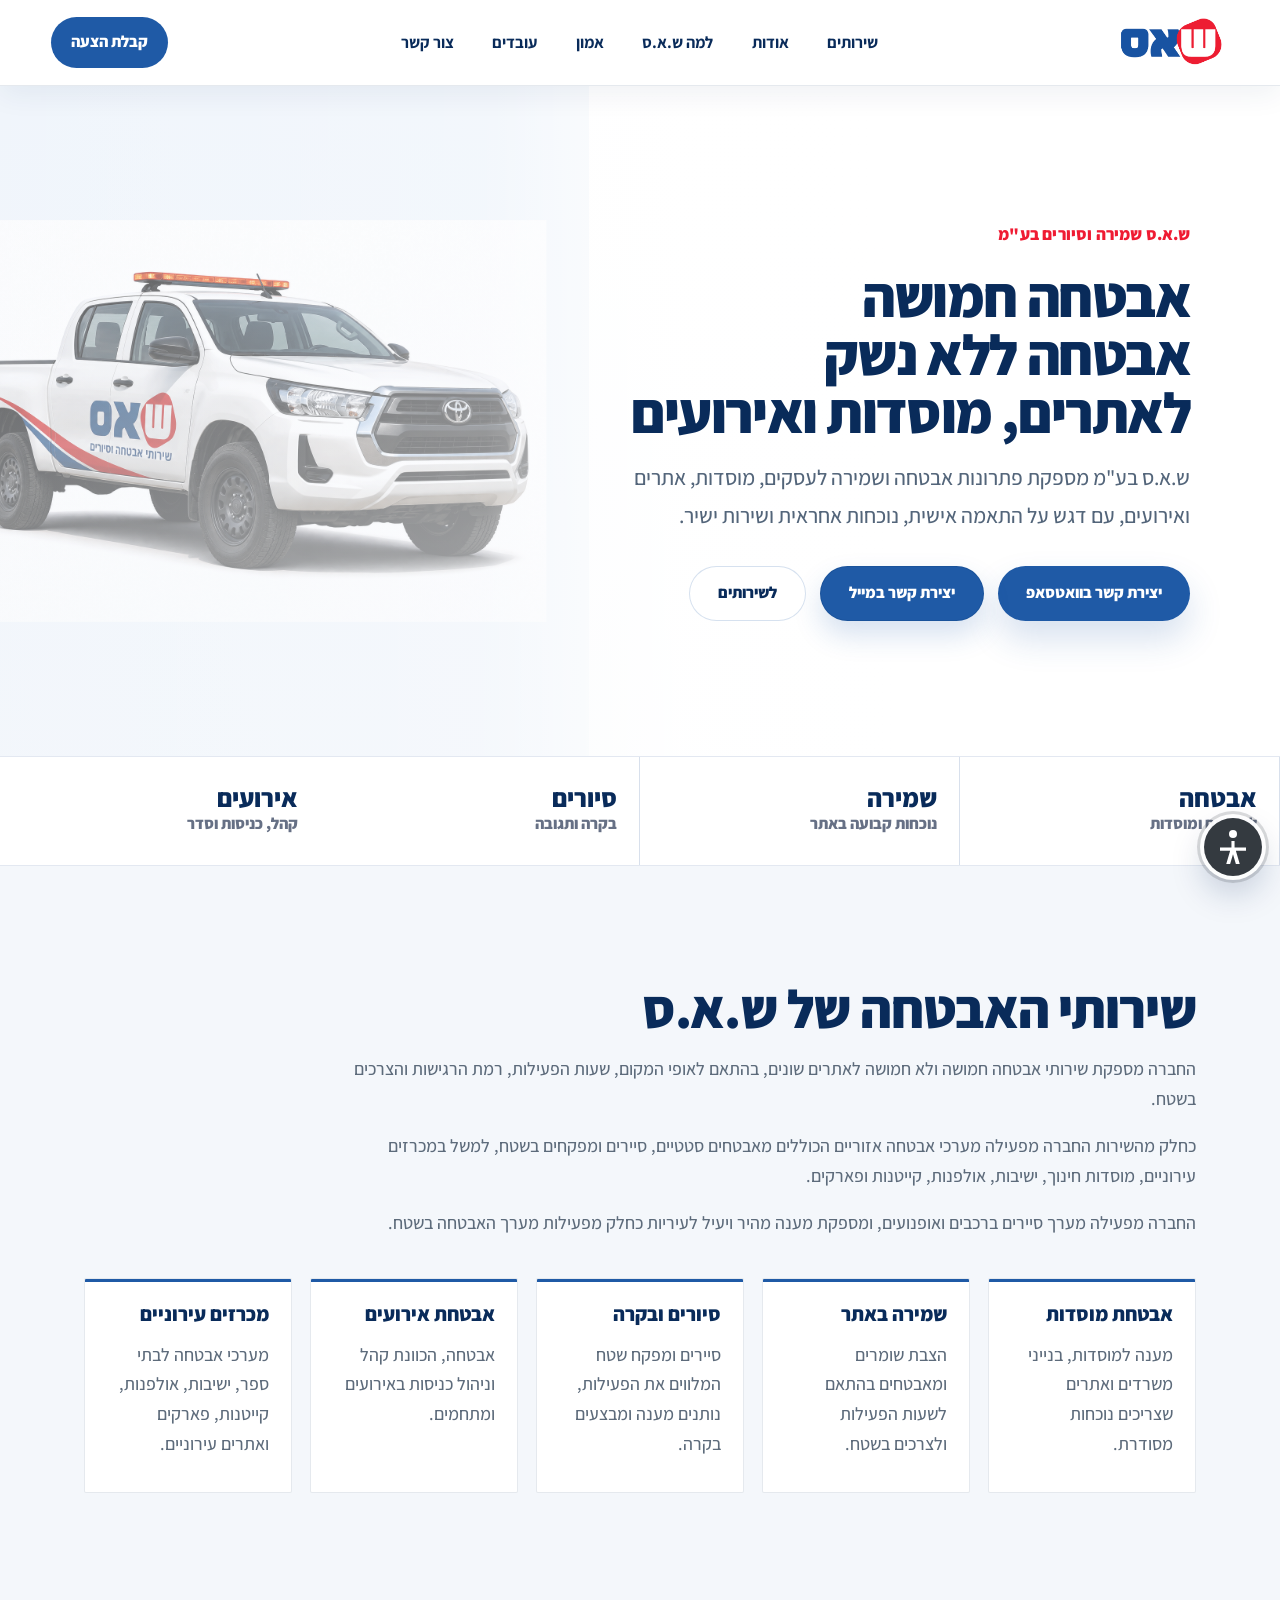
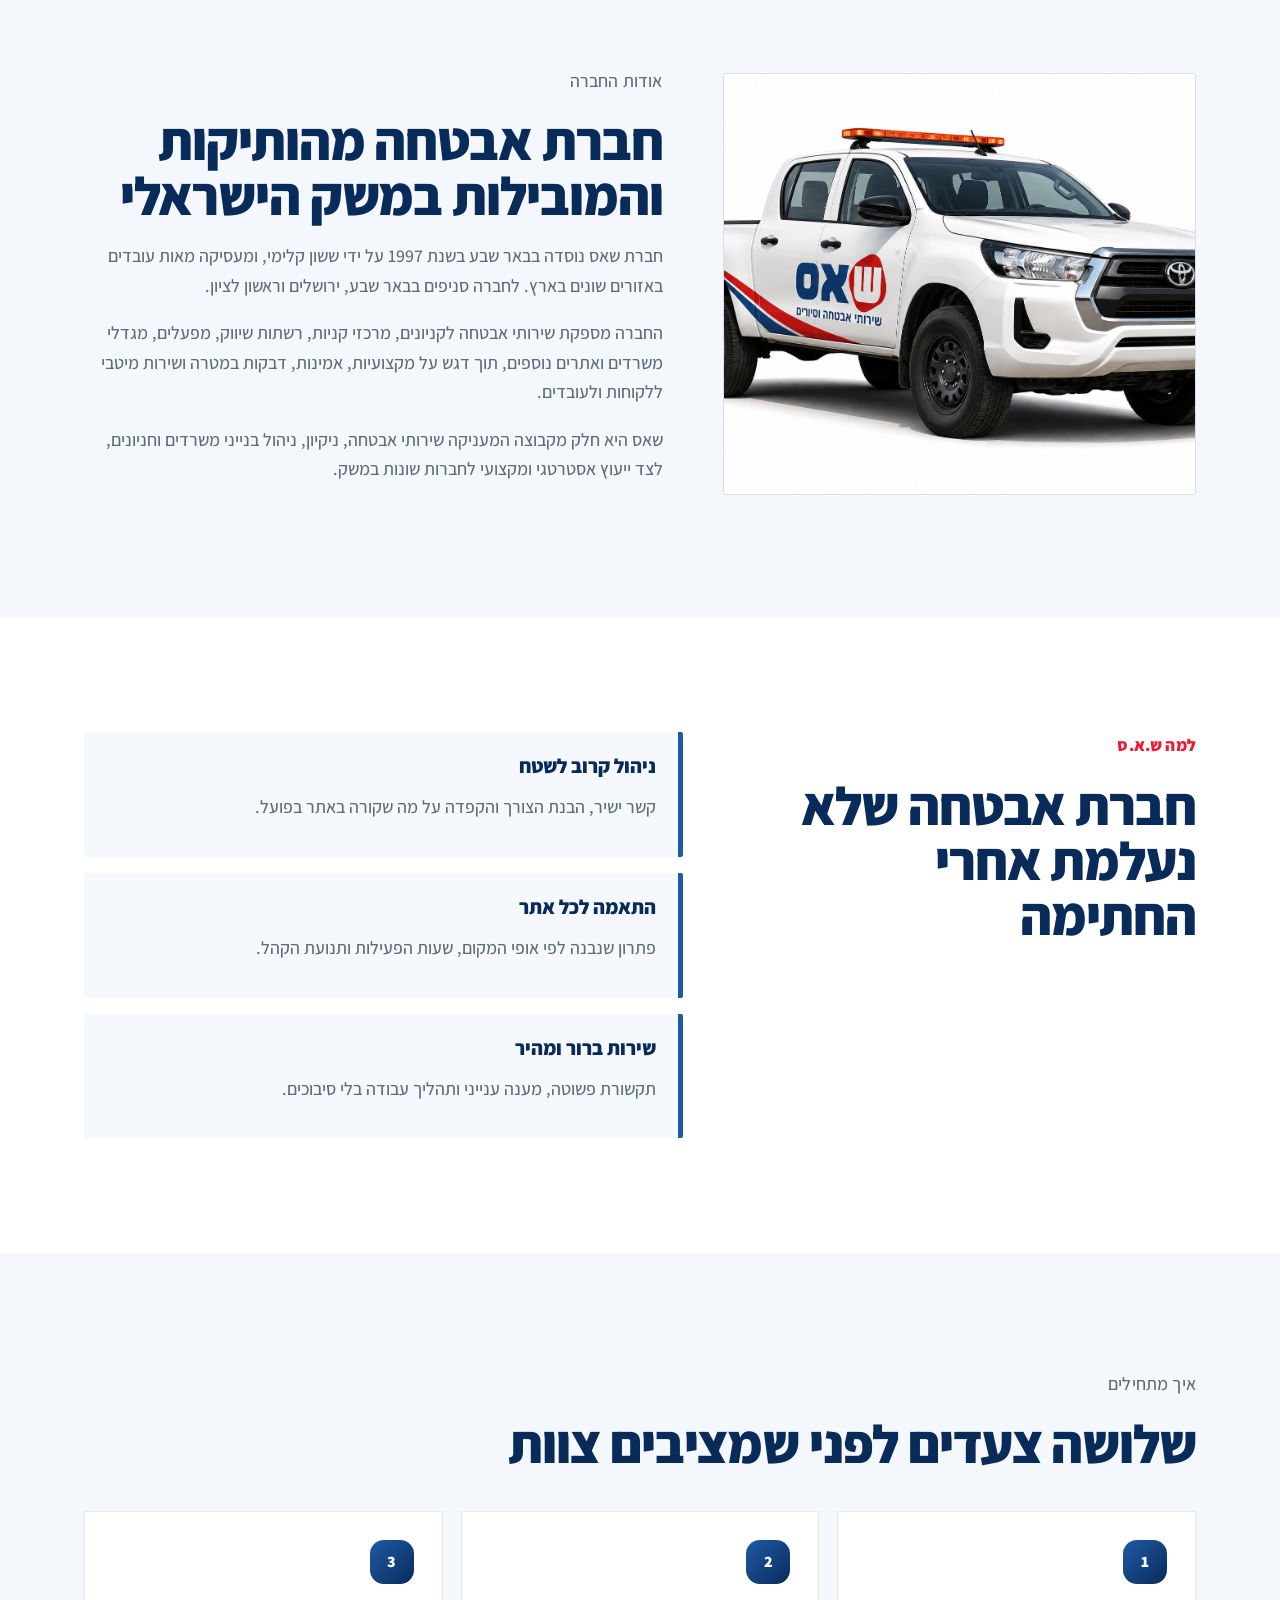
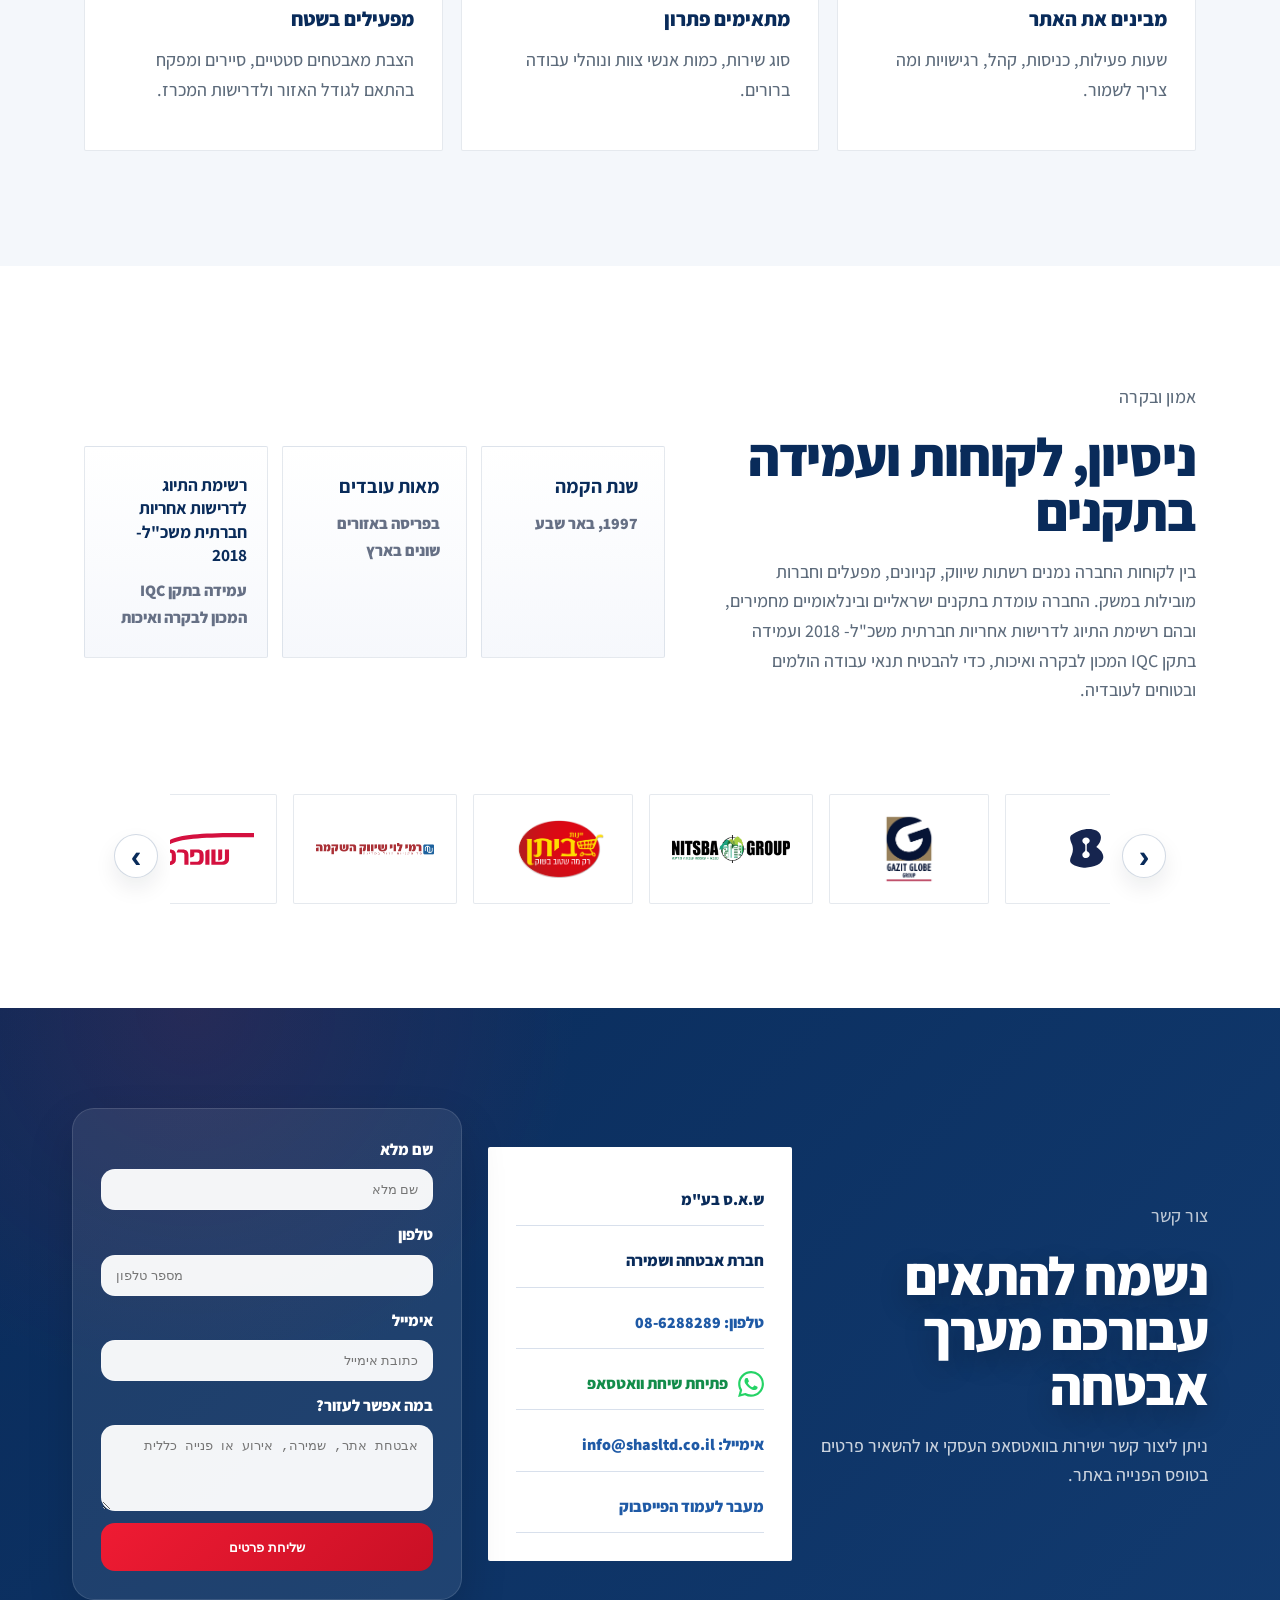
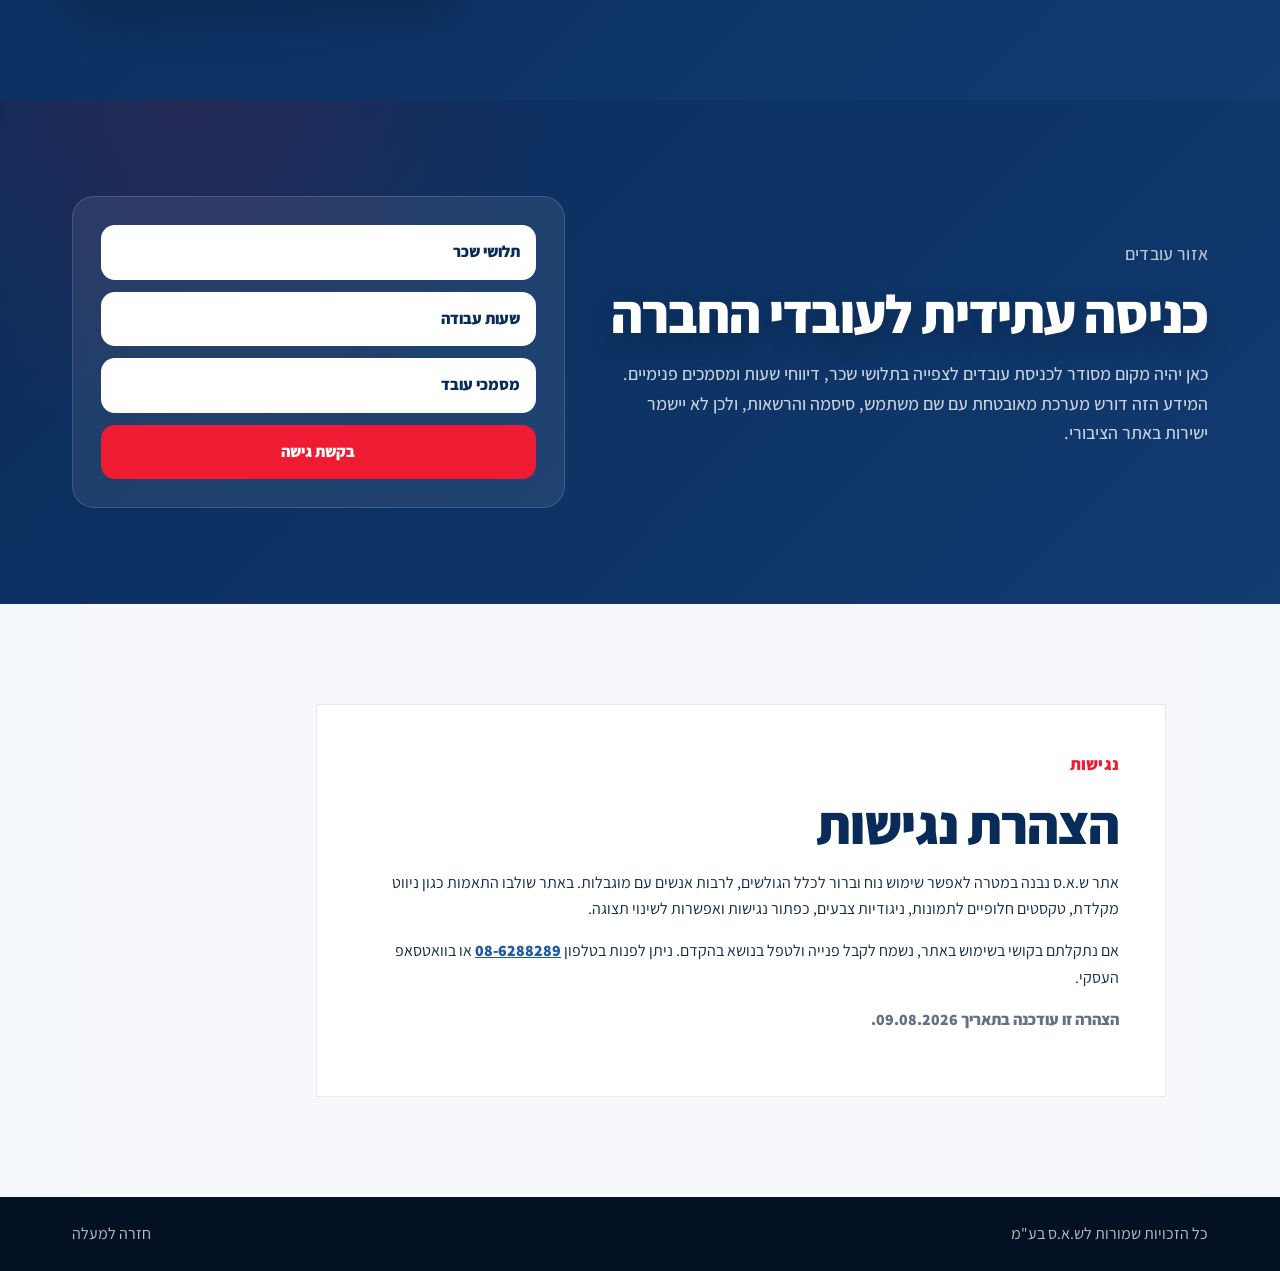
==== commit 4711cb53: "Update live SHAS site design" ====
--- a/index.html
+++ b/index.html
@@ -14,12 +14,15 @@
       content="אבטחה מקצועית, ניהול קרוב לשטח ומענה ברור לצורכי הלקוח."
     />
     <meta property="og:image" content="assets/hero-shas-vehicle.png" />
-    <link rel="stylesheet" href="styles.css" />
+    <link rel="preconnect" href="https://fonts.googleapis.com" />
+    <link rel="preconnect" href="https://fonts.gstatic.com" crossorigin />
+    <link href="https://fonts.googleapis.com/css2?family=Assistant:wght@300;400;600;700;800;900&display=swap" rel="stylesheet" />
+    <link rel="stylesheet" href="styles.css?v=20260810-flying-corporate-preview" />
   </head>
-  <body>
+  <body class="cargo-preview">
     <header class="site-header">
       <a class="brand" href="#top" aria-label="ש.א.ס עמוד הבית">
-        <img src="assets/shas-logo.png" alt="לוגו ש.א.ס" />
+        <img class="brand-logo" src="assets/shas-logo.png" alt="לוגו ש.א.ס" />
       </a>
       <nav class="site-nav" aria-label="ניווט ראשי">
         <a href="#services">שירותים</a>
@@ -42,13 +45,18 @@
         <div class="hero-overlay"></div>
         <div class="hero-content">
           <p class="eyebrow">ש.א.ס שמירה וסיורים בע"מ</p>
-          <h1 id="hero-title">אבטחה חמושה ולא חמושה לאתרים, מוסדות ואירועים</h1>
+          <h1 id="hero-title">
+            אבטחה חמושה<br />
+            אבטחה ללא נשק<br />
+            לאתרים, מוסדות ואירועים
+          </h1>
           <p>
             ש.א.ס בע"מ מספקת פתרונות אבטחה ושמירה לעסקים, מוסדות, אתרים
             ואירועים, עם דגש על התאמה אישית, נוכחות אחראית ושירות ישיר.
           </p>
           <div class="hero-actions">
             <a class="button primary" href="https://wa.me/97286288289" target="_blank" rel="noreferrer">יצירת קשר בוואטסאפ</a>
+            <a class="button mail" href="#contact-form">יצירת קשר במייל</a>
             <a class="button ghost" href="#services">לשירותים</a>
           </div>
         </div>
@@ -82,34 +90,33 @@
           </p>
           <p>
             כחלק מהשירות החברה מפעילה מערכי אבטחה אזוריים הכוללים מאבטחים
-            סטטיים, סיירים ומפקח שטח, למשל במכרזים עירוניים, מוסדות חינוך,
+            סטטיים, סיירים ומפקחים בשטח, למשל במכרזים עירוניים, מוסדות חינוך,
             ישיבות, אולפנות, קייטנות ופארקים.
+          </p>
+          <p>
+            החברה מפעילה מערך סיירים ברכבים ואופנועים, ומספקת מענה מהיר
+            ויעיל לעיריות כחלק מפעילות מערך האבטחה בשטח.
           </p>
         </div>
 
         <div class="service-grid">
           <article class="service-card">
-            <span>01</span>
             <h3>אבטחת מוסדות</h3>
             <p>מענה למוסדות, בנייני משרדים ואתרים שצריכים נוכחות מסודרת.</p>
           </article>
           <article class="service-card">
-            <span>02</span>
             <h3>שמירה באתר</h3>
             <p>הצבת שומרים ומאבטחים בהתאם לשעות הפעילות ולצרכים בשטח.</p>
           </article>
           <article class="service-card">
-            <span>03</span>
             <h3>סיורים ובקרה</h3>
             <p>סיירים ומפקח שטח המלווים את הפעילות, נותנים מענה ומבצעים בקרה.</p>
           </article>
           <article class="service-card">
-            <span>04</span>
             <h3>אבטחת אירועים</h3>
             <p>אבטחה, הכוונת קהל וניהול כניסות באירועים ומתחמים.</p>
           </article>
           <article class="service-card">
-            <span>05</span>
             <h3>מכרזים עירוניים</h3>
             <p>מערכי אבטחה לבתי ספר, ישיבות, אולפנות, קייטנות, פארקים ואתרים עירוניים.</p>
           </article>
@@ -122,7 +129,7 @@
         </div>
         <div class="profile-copy">
           <p class="eyebrow dark">אודות החברה</p>
-          <h2>חברת אבטחה מהוותיקות והמובילות במשק הישראלי</h2>
+          <h2>חברת אבטחה מהותיקות והמובילות במשק הישראלי</h2>
           <p>
             חברת שאס נוסדה בבאר שבע בשנת 1997 על ידי ששון קלימי, ומעסיקה
             מאות עובדים באזורים שונים בארץ. לחברה סניפים בבאר שבע, ירושלים
@@ -196,33 +203,104 @@
             <p>
               בין לקוחות החברה נמנים רשתות שיווק, קניונים, מפעלים וחברות
               מובילות במשק. החברה עומדת בתקנים ישראליים ובינלאומיים מחמירים,
-              ובהם SA8000, כדי להבטיח תנאי עבודה הולמים ובטוחים לעובדיה.
+              ובהם רשימת התיוג לדרישות אחריות חברתית משכ"ל- 2018 ועמידה בתקן IQC המכון לבקרה ואיכות,
+              כדי להבטיח תנאי עבודה הולמים ובטוחים לעובדיה.
             </p>
           </div>
           <div class="trust-grid">
             <div>
-              <strong>1997</strong>
-              <span>שנת הקמת החברה בבאר שבע</span>
+              <strong>שנת הקמה</strong>
+              <span>1997, באר שבע</span>
             </div>
             <div>
               <strong>מאות עובדים</strong>
               <span>בפריסה באזורים שונים בארץ</span>
             </div>
-            <div>
-              <strong>SA8000</strong>
-              <span>עמידה בתקן אחריות חברתית</span>
-            </div>
-          </div>
-        </div>
-        <div class="client-strip" aria-label="לקוחות לדוגמה">
-          <span>שופרסל</span>
-          <span>רמי לוי</span>
-          <span>יינות ביתן</span>
-          <span>יוחננוף</span>
-          <span>ניצבא</span>
-          <span>קבוצת גזית G</span>
-          <span>בזק</span>
-        </div>
+            <div class="cert-card">
+              <strong>רשימת התיוג לדרישות אחריות חברתית משכ"ל- 2018</strong>
+              <span>עמידה בתקן IQC המכון לבקרה ואיכות</span>
+            </div>
+          </div>
+        </div>
+        <div class="client-carousel" aria-label="לקוחות לדוגמה">
+          <button class="client-arrow client-arrow-next" type="button" aria-label="הזזת הלוגואים ימינה" data-client-scroll="next">‹</button>
+          <div class="client-strip" tabindex="0">
+            <div class="client-track">
+              <div class="client-logo"><img src="assets/logos/shufersal.svg" alt="שופרסל" /></div>
+              <div class="client-logo"><img src="assets/logos/rami-levy.png" alt="רמי לוי" /></div>
+              <div class="client-logo"><img src="assets/logos/yeinot-bitan.png" alt="יינות ביתן" /></div>
+              <div class="client-logo"><img src="assets/logos/nitzba.png" alt="ניצבא" /></div>
+              <div class="client-logo"><img src="assets/logos/gazit-globe.png" alt="קבוצת גזית" /></div>
+              <div class="client-logo"><img src="assets/logos/bezeq.svg" alt="בזק" /></div>
+              <div class="client-logo"><img src="assets/logos/rishon.png" alt="עיריית ראשון לציון" /></div>
+              <div class="client-logo"><img src="assets/logos/jerusalem-emblem.png" alt="עיריית ירושלים" /></div>
+              <div class="client-logo"><img src="assets/logos/carrefour.svg" alt="קארפור" /></div>
+              <div class="client-logo"><img src="assets/logos/beer-sheva.png" alt="עיריית באר שבע" /></div>
+              <div class="client-logo"><img src="assets/logos/osher-ad.png" alt="אושר עד" /></div>
+              <div class="client-logo"><img src="assets/logos/brinks.svg" alt="ברינקס" /></div>
+              <div class="client-logo"><img src="assets/logos/freshmarket.png" alt="פרשמרקט" /></div>
+              <div class="client-logo"><img src="assets/logos/machsanei-hashuk.png" alt="מחסני השוק" /></div>
+            </div>
+          </div>
+          <button class="client-arrow client-arrow-prev" type="button" aria-label="הזזת הלוגואים שמאלה" data-client-scroll="prev">›</button>
+        </div>
+      </section>
+
+      <section id="contact" class="contact-section">
+        <div class="contact-copy">
+          <p class="eyebrow">צור קשר</p>
+          <h2>נשמח להתאים עבורכם מערך אבטחה</h2>
+          <p>
+            ניתן ליצור קשר ישירות בוואטסאפ העסקי או להשאיר פרטים בטופס
+            הפנייה באתר.
+          </p>
+        </div>
+        <div class="contact-panel">
+          <span>ש.א.ס בע"מ</span>
+          <span>חברת אבטחה ושמירה</span>
+          <a href="tel:086288289">טלפון: 08-6288289</a>
+          <a class="whatsapp-contact-link" href="https://wa.me/97286288289" target="_blank" rel="noreferrer" aria-label="פתיחת שיחת וואטסאפ">
+            <img src="assets/whatsapp.svg" alt="" aria-hidden="true" />
+            <span>פתיחת שיחת וואטסאפ</span>
+          </a>
+          <a href="mailto:info@shasltd.co.il">אימייל: info@shasltd.co.il</a>
+          <a href="https://www.facebook.com/shasltd?locale=he_IL" target="_blank" rel="noreferrer">
+            מעבר לעמוד הפייסבוק
+          </a>
+        </div>
+        <form
+          id="contact-form"
+          class="contact-form"
+          action="https://formsubmit.co/shas@shasltd.co.il"
+          method="POST"
+          aria-label="טופס יצירת קשר"
+        >
+          <input type="hidden" name="_subject" value="פנייה חדשה מאתר ש.א.ס" />
+          <input type="hidden" name="_template" value="table" />
+          <input type="hidden" name="_next" value="https://www.shasltd.co.il/?sent=1#contact" />
+          <label>
+            שם מלא
+            <input type="text" name="full_name" placeholder="שם מלא" required />
+          </label>
+          <label>
+            טלפון
+            <input type="tel" name="phone" placeholder="מספר טלפון" required />
+          </label>
+          <label>
+            אימייל
+            <input type="email" name="email" placeholder="כתובת אימייל" />
+          </label>
+          <label>
+            במה אפשר לעזור?
+            <textarea
+              rows="4"
+              name="message"
+              placeholder="אבטחת אתר, שמירה, אירוע או פנייה כללית"
+              required
+            ></textarea>
+          </label>
+          <button type="submit">שליחת פרטים</button>
+        </form>
       </section>
 
       <section id="employees" class="employee-section">
@@ -243,46 +321,178 @@
         </div>
       </section>
 
-      <section id="contact" class="contact-section">
-        <div class="contact-copy">
-          <p class="eyebrow">צור קשר</p>
-          <h2>נשמח להתאים עבורכם מערך אבטחה</h2>
-          <p>
-            ניתן ליצור קשר ישירות בוואטסאפ העסקי או להשאיר פרטים בטופס
-            הפנייה באתר.
-          </p>
-        </div>
-        <div class="contact-panel">
-          <span>ש.א.ס בע"מ</span>
-          <span>חברת אבטחה ושמירה</span>
-          <a href="tel:086288289">טלפון: 08-6288289</a>
-          <a href="https://wa.me/97286288289" target="_blank" rel="noreferrer">פתיחת שיחת וואטסאפ</a>
-          <span>אימייל: יעודכן</span>
-          <a href="https://www.facebook.com/shasltd?locale=he_IL" target="_blank" rel="noreferrer">
-            מעבר לעמוד הפייסבוק
-          </a>
-        </div>
-        <form class="contact-form" aria-label="טופס יצירת קשר">
-          <label>
-            שם מלא
-            <input type="text" placeholder="שם מלא" />
-          </label>
-          <label>
-            טלפון
-            <input type="tel" placeholder="מספר טלפון" />
-          </label>
-          <label>
-            במה אפשר לעזור?
-            <textarea rows="4" placeholder="אבטחת אתר, שמירה, אירוע או פנייה כללית"></textarea>
-          </label>
-          <button type="button" onclick="window.open('https://wa.me/97286288289', '_blank', 'noopener')">שליחה בוואטסאפ</button>
-        </form>
+      <section id="accessibility" class="accessibility-statement" aria-labelledby="accessibility-title">
+        <div>
+          <p class="eyebrow dark">נגישות</p>
+          <h2 id="accessibility-title">הצהרת נגישות</h2>
+          <p>
+            אתר ש.א.ס נבנה במטרה לאפשר שימוש נוח וברור לכלל הגולשים, לרבות אנשים עם מוגבלות.
+            באתר שולבו התאמות כגון ניווט מקלדת, טקסטים חלופיים לתמונות, ניגודיות צבעים, כפתור נגישות
+            ואפשרות לשינוי תצוגה.
+          </p>
+          <p>
+            אם נתקלתם בקושי בשימוש באתר, נשמח לקבל פנייה ולטפל בנושא בהקדם.
+            ניתן לפנות בטלפון <a href="tel:086288289">08-6288289</a>
+            או בוואטסאפ העסקי.
+          </p>
+          <p class="accessibility-note">הצהרה זו עודכנה בתאריך 09.08.2026.</p>
+        </div>
       </section>
     </main>
+
+    <aside class="accessibility-widget" aria-label="תפריט נגישות">
+      <button
+        class="accessibility-toggle"
+        type="button"
+        aria-controls="accessibility-panel"
+        aria-expanded="false"
+        aria-label="פתיחת תפריט נגישות"
+        data-tooltip="נגישות"
+      >
+        <span class="accessibility-person" aria-hidden="true"></span>
+      </button>
+      <div class="accessibility-panel" id="accessibility-panel" hidden>
+        <h2>אפשרויות נגישות</h2>
+        <button type="button" data-a11y-action="increase">הגדלת טקסט</button>
+        <button type="button" data-a11y-action="decrease">הקטנת טקסט</button>
+        <button type="button" data-a11y-action="contrast">ניגודיות גבוהה</button>
+        <button type="button" data-a11y-action="links">הדגשת קישורים</button>
+        <button type="button" data-a11y-action="font">פונט קריא</button>
+        <button type="button" data-a11y-action="reset">איפוס</button>
+        <a href="#accessibility">הצהרת נגישות</a>
+      </div>
+    </aside>
 
     <footer class="site-footer">
       <span>כל הזכויות שמורות לש.א.ס בע"מ</span>
       <a href="#top">חזרה למעלה</a>
     </footer>
+    <script>
+      (() => {
+        const root = document.documentElement;
+        const toggle = document.querySelector(".accessibility-toggle");
+        const panel = document.querySelector("#accessibility-panel");
+        const buttons = document.querySelectorAll("[data-a11y-action]");
+        const storageKey = "shasAccessibility";
+        const defaults = { fontScale: 1, contrast: false, links: false, font: false };
+        const saved = JSON.parse(localStorage.getItem(storageKey) || "{}");
+        const state = { ...defaults, ...saved };
+
+        const save = () => localStorage.setItem(storageKey, JSON.stringify(state));
+        const apply = () => {
+          root.style.setProperty("--a11y-font-scale", state.fontScale);
+          root.classList.toggle("a11y-contrast", state.contrast);
+          root.classList.toggle("a11y-links", state.links);
+          root.classList.toggle("a11y-readable-font", state.font);
+        };
+
+        const setPanel = (open) => {
+          panel.hidden = !open;
+          toggle.setAttribute("aria-expanded", String(open));
+          toggle.setAttribute("aria-label", open ? "סגירת תפריט נגישות" : "פתיחת תפריט נגישות");
+        };
+
+        toggle.addEventListener("click", () => {
+          setPanel(panel.hidden);
+        });
+
+        document.addEventListener("keydown", (event) => {
+          if (event.key === "Escape") {
+            setPanel(false);
+            toggle.focus();
+          }
+        });
+
+        buttons.forEach((button) => {
+          button.addEventListener("click", () => {
+            const action = button.dataset.a11yAction;
+            if (action === "increase") state.fontScale = Math.min(1.24, state.fontScale + 0.08);
+            if (action === "decrease") state.fontScale = Math.max(0.92, state.fontScale - 0.08);
+            if (action === "contrast") state.contrast = !state.contrast;
+            if (action === "links") state.links = !state.links;
+            if (action === "font") state.font = !state.font;
+            if (action === "reset") Object.assign(state, defaults);
+            apply();
+            save();
+          });
+        });
+
+        panel.querySelector("a").addEventListener("click", () => setPanel(false));
+        apply();
+      })();
+
+      (() => {
+        const strip = document.querySelector(".client-strip");
+        const track = document.querySelector(".client-track");
+        const arrows = document.querySelectorAll("[data-client-scroll]");
+        if (!strip || !track) return;
+
+        const originals = Array.from(track.children);
+        originals.forEach((logo) => {
+          const clone = logo.cloneNode(true);
+          clone.setAttribute("aria-hidden", "true");
+          track.appendChild(clone);
+        });
+
+        let offset = 0;
+        let loopWidth = 0;
+        let lastTime = null;
+        const speed = 0.018;
+
+        const measure = () => {
+          const firstClone = track.children[originals.length];
+          loopWidth = firstClone ? Math.abs(firstClone.offsetLeft - track.children[0].offsetLeft) : track.scrollWidth / 2;
+        };
+
+        const normalize = () => {
+          if (!loopWidth) return;
+          while (offset <= -loopWidth) offset += loopWidth;
+          while (offset > 0) offset -= loopWidth;
+        };
+
+        const render = () => {
+          track.style.transform = `translate3d(${offset}px, 0, 0)`;
+        };
+
+        const nudge = (direction) => {
+          offset += direction * Math.max(strip.clientWidth * 0.45, 180);
+          normalize();
+          render();
+        };
+
+        arrows.forEach((arrow) => {
+          arrow.addEventListener("click", () => {
+            nudge(arrow.dataset.clientScroll === "next" ? -1 : 1);
+          });
+        });
+
+        strip.addEventListener("keydown", (event) => {
+          if (event.key === "ArrowRight" || event.key === "ArrowLeft") {
+            event.preventDefault();
+            nudge(event.key === "ArrowRight" ? 1 : -1);
+          }
+        });
+
+        const tick = (time) => {
+          if (lastTime === null) lastTime = time;
+          const delta = time - lastTime;
+          lastTime = time;
+          offset -= delta * speed;
+          normalize();
+          render();
+          requestAnimationFrame(tick);
+        };
+
+        window.addEventListener("resize", () => {
+          measure();
+          normalize();
+          render();
+        });
+
+        measure();
+        render();
+        requestAnimationFrame(tick);
+      })();
+    </script>
   </body>
 </html>
--- a/styles.css
+++ b/styles.css
@@ -10,6 +10,8 @@
   --white: #ffffff;
   --shadow: 0 24px 70px rgba(16, 24, 40, 0.14);
   --soft-shadow: 0 14px 34px rgba(16, 24, 40, 0.08);
+  --radius: 22px;
+  --radius-small: 14px;
 }
 
 * {
@@ -18,21 +20,32 @@
 
 html {
   scroll-behavior: smooth;
+  font-size: calc(16px * var(--a11y-font-scale, 1));
 }
 
 body {
   margin: 0;
   color: var(--ink);
   background:
+    radial-gradient(circle at 92% 2%, rgba(31, 90, 166, 0.08), transparent 30%),
     linear-gradient(180deg, #ffffff 0, var(--paper) 820px),
     var(--paper);
   font-family: Arial, "Helvetica Neue", sans-serif;
   line-height: 1.65;
+  overflow-x: hidden;
 }
 
 a {
   color: inherit;
   text-decoration: none;
+}
+
+a:focus-visible,
+button:focus-visible,
+input:focus-visible,
+textarea:focus-visible {
+  outline: 3px solid #ffbf47;
+  outline-offset: 4px;
 }
 
 .site-header {
@@ -43,17 +56,19 @@
   grid-template-columns: auto 1fr auto;
   align-items: center;
   gap: 28px;
-  min-height: 70px;
-  padding: 10px clamp(18px, 4vw, 56px);
+  min-height: 76px;
+  padding: 12px clamp(18px, 4vw, 56px);
   border-bottom: 1px solid rgba(216, 224, 236, 0.7);
-  background: rgba(255, 255, 255, 0.96);
-  box-shadow: 0 12px 30px rgba(16, 24, 40, 0.06);
+  background: rgba(255, 255, 255, 0.92);
+  box-shadow: 0 16px 34px rgba(16, 24, 40, 0.07);
   backdrop-filter: blur(16px);
 }
 
-.brand img {
+.brand img,
+.brand-logo {
   display: block;
   width: 112px;
+  max-width: 112px;
   height: auto;
 }
 
@@ -97,7 +112,7 @@
   min-height: 48px;
   align-items: center;
   justify-content: center;
-  border-radius: 6px;
+  border-radius: var(--radius-small);
   font-weight: 900;
 }
 
@@ -111,7 +126,7 @@
 .hero {
   position: relative;
   display: grid;
-  min-height: min(590px, 74vh);
+  min-height: min(650px, 82vh);
   align-items: center;
   overflow: hidden;
   color: var(--ink);
@@ -122,7 +137,7 @@
   position: absolute;
   inset: auto 0 0 auto;
   z-index: 1;
-  width: 42%;
+  width: min(42%, 520px);
   height: 7px;
   background: linear-gradient(90deg, var(--red), var(--blue));
   content: "";
@@ -138,13 +153,14 @@
 
 .hero-image {
   object-fit: cover;
-  object-position: center;
+  object-position: 42% center;
+  transform: scale(1.01);
 }
 
 .hero-overlay {
   background:
-    linear-gradient(90deg, rgba(255, 255, 255, 0.03), rgba(255, 255, 255, 0.2) 40%, rgba(255, 255, 255, 0.9) 67%, #ffffff),
-    linear-gradient(180deg, rgba(255, 255, 255, 0.02), rgba(255, 255, 255, 0.78));
+    linear-gradient(90deg, rgba(255, 255, 255, 0.04), rgba(255, 255, 255, 0.24) 38%, rgba(255, 255, 255, 0.88) 66%, #ffffff),
+    linear-gradient(180deg, rgba(255, 255, 255, 0.06), rgba(255, 255, 255, 0.82));
 }
 
 .hero-content {
@@ -152,7 +168,13 @@
   z-index: 2;
   max-width: 600px;
   margin-inline-start: auto;
-  padding: 72px clamp(20px, 6vw, 76px) 88px;
+  margin-inline-end: clamp(18px, 5vw, 72px);
+  padding: clamp(34px, 5vw, 54px);
+  border: 1px solid rgba(255, 255, 255, 0.72);
+  border-radius: var(--radius);
+  background: rgba(255, 255, 255, 0.78);
+  box-shadow: 0 28px 80px rgba(9, 43, 90, 0.12);
+  backdrop-filter: blur(14px);
   text-align: right;
   direction: rtl;
 }
@@ -167,12 +189,8 @@
 }
 
 .eyebrow::before {
-  display: inline-block;
-  width: 34px;
-  height: 3px;
-  border-radius: 999px;
-  background: currentColor;
-  content: "";
+  display: none;
+  content: none;
 }
 
 .eyebrow.dark {
@@ -190,7 +208,7 @@
   max-width: 620px;
   margin-bottom: 18px;
   color: var(--blue-dark);
-  font-size: clamp(2.1rem, 4.2vw, 3.75rem);
+  font-size: clamp(2.05rem, 4vw, 3.65rem);
   line-height: 1.08;
   letter-spacing: 0;
 }
@@ -224,6 +242,7 @@
 
 .button {
   padding: 13px 24px;
+  transition: transform 180ms ease, box-shadow 180ms ease, color 180ms ease, background 180ms ease;
 }
 
 .button.primary {
@@ -232,11 +251,23 @@
   box-shadow: 0 14px 28px rgba(239, 27, 51, 0.2);
 }
 
+.button.mail {
+  border: 1px solid rgba(10, 53, 104, 0.18);
+  background: var(--blue);
+  color: var(--white);
+  box-shadow: 0 14px 28px rgba(29, 91, 172, 0.18);
+}
+
 .button.ghost {
   border: 1px solid var(--line);
   color: var(--blue-dark);
   background: var(--white);
   box-shadow: 0 10px 22px rgba(16, 24, 40, 0.07);
+}
+
+.button:hover,
+.header-cta:hover {
+  transform: translateY(-2px);
 }
 
 .signal-strip {
@@ -247,7 +278,7 @@
   max-width: 1120px;
   margin: -28px auto 0;
   border: 1px solid rgba(216, 224, 236, 0.72);
-  border-radius: 8px;
+  border-radius: var(--radius);
   background: var(--white);
   box-shadow: var(--soft-shadow);
   overflow: hidden;
@@ -286,6 +317,23 @@
 .section-heading {
   max-width: 760px;
   margin-bottom: 40px;
+}
+
+.section-heading h2,
+.profile-copy h2,
+.trust-copy h2,
+.contact-copy h2,
+.employee-copy h2 {
+  position: relative;
+}
+
+.section-heading h2::after,
+.profile-copy h2::after,
+.trust-copy h2::after,
+.contact-copy h2::after,
+.employee-copy h2::after {
+  display: none;
+  content: none;
 }
 
 .section-heading p,
@@ -302,20 +350,21 @@
 
 .service-grid {
   display: grid;
-  grid-template-columns: repeat(5, 1fr);
-  gap: 16px;
+  grid-template-columns: repeat(auto-fit, minmax(190px, 1fr));
+  gap: 18px;
 }
 
 .service-card {
   position: relative;
-  min-height: 238px;
-  padding: 28px 24px 26px;
+  min-height: 120px;
+  padding: 18px 22px 16px;
   border: 1px solid var(--line);
-  border-radius: 8px;
+  border-radius: var(--radius);
   background:
     linear-gradient(180deg, #ffffff 0%, #fbfcff 100%);
-  box-shadow: 0 12px 26px rgba(16, 24, 40, 0.05);
+  box-shadow: 0 16px 34px rgba(16, 24, 40, 0.06);
   overflow: hidden;
+  transition: transform 180ms ease, box-shadow 180ms ease, border-color 180ms ease;
 }
 
 .service-card::before {
@@ -327,10 +376,21 @@
 }
 
 .service-card span {
-  display: block;
+  display: grid;
+  width: 44px;
+  height: 44px;
   margin-bottom: 24px;
+  place-items: center;
+  border-radius: 14px;
+  background: rgba(239, 27, 51, 0.08);
   color: var(--red);
   font-weight: 900;
+}
+
+.service-card:hover {
+  transform: translateY(-4px);
+  border-color: rgba(31, 90, 166, 0.28);
+  box-shadow: 0 24px 54px rgba(16, 24, 40, 0.1);
 }
 
 .why-band {
@@ -344,14 +404,14 @@
   gap: clamp(28px, 5vw, 60px);
   max-width: 1120px;
   margin: 0 auto;
-  padding: clamp(76px, 9vw, 124px) clamp(20px, 4vw, 34px);
+  padding: clamp(38px, 4.5vw, 62px) clamp(20px, 4vw, 34px) clamp(76px, 9vw, 124px);
   align-items: center;
 }
 
 .profile-image {
   overflow: hidden;
   border: 1px solid var(--line);
-  border-radius: 8px;
+  border-radius: var(--radius);
   box-shadow: var(--soft-shadow);
 }
 
@@ -376,9 +436,9 @@
 }
 
 .why-list div {
-  padding: 26px;
+  padding: 17px 22px;
   border-right: 5px solid var(--red);
-  border-radius: 8px;
+  border-radius: var(--radius-small);
   background: var(--paper);
   box-shadow: 0 10px 24px rgba(16, 24, 40, 0.05);
 }
@@ -392,7 +452,7 @@
 .process-grid article {
   padding: 28px;
   border: 1px solid var(--line);
-  border-radius: 8px;
+  border-radius: var(--radius);
   background: var(--white);
   box-shadow: 0 12px 26px rgba(16, 24, 40, 0.05);
 }
@@ -403,7 +463,7 @@
   height: 44px;
   margin-bottom: 18px;
   place-items: center;
-  border-radius: 8px;
+  border-radius: 14px;
   background: linear-gradient(135deg, var(--blue), var(--blue-dark));
   color: var(--white);
   font-weight: 900;
@@ -430,7 +490,7 @@
   min-height: 150px;
   padding: 26px;
   border: 1px solid var(--line);
-  border-radius: 8px;
+  border-radius: var(--radius);
   background:
     linear-gradient(180deg, #ffffff 0%, var(--paper) 100%);
   box-shadow: 0 10px 24px rgba(16, 24, 40, 0.05);
@@ -441,6 +501,7 @@
   margin-bottom: 12px;
   color: var(--blue-dark);
   font-size: 1.22rem;
+  line-height: 1.35;
 }
 
 .trust-grid span {
@@ -448,24 +509,118 @@
   font-weight: 800;
 }
 
-.client-strip {
-  display: flex;
-  flex-wrap: wrap;
-  justify-content: center;
+.trust-grid .cert-card {
+  padding-inline: 20px;
+}
+
+.trust-grid .cert-card strong {
+  font-size: 1.08rem;
+}
+
+.client-carousel {
+  display: grid;
+  grid-template-columns: 44px minmax(0, 1fr) 44px;
+  align-items: center;
   gap: 12px;
   max-width: 1120px;
   margin: -48px auto 0;
   padding: 0 clamp(20px, 4vw, 34px) clamp(60px, 7vw, 86px);
 }
 
-.client-strip span {
-  padding: 11px 16px;
+.client-strip {
+  position: relative;
+  overflow: hidden;
+  padding: 4px 0 18px;
+  direction: ltr;
+}
+
+.client-strip::before,
+.client-strip::after {
+  position: absolute;
+  z-index: 2;
+  top: 0;
+  bottom: 14px;
+  width: 52px;
+  content: "";
+  pointer-events: none;
+}
+
+.client-strip::before {
+  left: 0;
+  background: linear-gradient(90deg, var(--light), transparent);
+}
+
+.client-strip::after {
+  right: 0;
+  background: linear-gradient(270deg, var(--light), transparent);
+}
+
+.client-track {
+  display: flex;
+  gap: 14px;
+  width: max-content;
+  will-change: transform;
+}
+
+.client-track.dragging {
+  cursor: grabbing;
+  user-select: none;
+}
+
+.client-logo {
+  display: grid;
+  flex: 0 0 160px;
+  min-height: 92px;
+  place-items: center;
+  padding: 18px 22px;
   border: 1px solid var(--line);
+  border-radius: var(--radius-small);
+  background: var(--white);
+  box-shadow: 0 10px 24px rgba(16, 24, 40, 0.055);
+}
+
+.client-logo img {
+  display: block;
+  width: auto;
+  max-width: 118px;
+  max-height: 58px;
+  object-fit: contain;
+}
+
+.client-logo img[src*="gazit-globe"],
+.client-logo img[src*="jerusalem-emblem"],
+.client-logo img[src*="freshmarket"],
+.client-logo img[src*="machsanei-hashuk"] {
+  max-height: 72px;
+}
+
+.client-logo img[src*="bezeq"],
+.client-logo img[src*="brinks"] {
+  max-height: 42px;
+}
+
+.client-arrow {
+  display: grid;
+  width: 44px;
+  height: 44px;
+  place-items: center;
+  border: 1px solid rgba(10, 53, 104, 0.18);
   border-radius: 999px;
   background: var(--white);
   color: var(--blue-dark);
-  font-weight: 900;
-  box-shadow: 0 8px 18px rgba(16, 24, 40, 0.05);
+  cursor: pointer;
+  font-size: 2rem;
+  font-weight: 800;
+  line-height: 1;
+  box-shadow: 0 10px 22px rgba(16, 24, 40, 0.08);
+  transition: 0.2s ease;
+}
+
+.client-arrow:hover,
+.client-arrow:focus-visible {
+  background: var(--blue);
+  color: var(--white);
+  transform: translateY(-2px);
 }
 
 .employee-section {
@@ -492,14 +647,14 @@
   gap: 12px;
   padding: 28px;
   border: 1px solid rgba(255, 255, 255, 0.14);
-  border-radius: 8px;
+  border-radius: var(--radius);
   background: rgba(255, 255, 255, 0.08);
 }
 
 .employee-panel span,
 .employee-panel a {
   padding: 14px 16px;
-  border-radius: 8px;
+  border-radius: var(--radius-small);
   background: var(--white);
   color: var(--blue-dark);
   font-weight: 900;
@@ -536,7 +691,7 @@
   display: grid;
   gap: 10px;
   padding: 28px;
-  border-radius: 8px;
+  border-radius: var(--radius);
   background: var(--white);
   color: var(--blue-dark);
   box-shadow: var(--soft-shadow);
@@ -553,12 +708,40 @@
   color: var(--blue);
 }
 
+.contact-panel .whatsapp-contact-link {
+  display: flex;
+  align-items: center;
+  justify-content: flex-start;
+  gap: 10px;
+  width: 100%;
+  direction: rtl;
+  text-align: right;
+  color: #128c4a;
+}
+
+.whatsapp-contact-link img {
+  width: 26px;
+  height: 26px;
+  flex: 0 0 26px;
+}
+
+.whatsapp-contact-link span {
+  padding: 0;
+  border: 0;
+}
+
+.whatsapp-contact-link:hover span,
+.whatsapp-contact-link:focus-visible span {
+  text-decoration: underline;
+}
+
 .contact-form {
   display: grid;
   gap: 12px;
+  scroll-margin-top: 120px;
   padding: 28px;
   border: 1px solid rgba(255, 255, 255, 0.12);
-  border-radius: 8px;
+  border-radius: var(--radius);
   background: rgba(255, 255, 255, 0.08);
   box-shadow: 0 20px 46px rgba(0, 0, 0, 0.16);
 }
@@ -574,7 +757,7 @@
 .contact-form textarea {
   width: 100%;
   border: 1px solid rgba(255, 255, 255, 0.18);
-  border-radius: 8px;
+  border-radius: var(--radius-small);
   padding: 12px 14px;
   background: rgba(255, 255, 255, 0.95);
   color: var(--ink);
@@ -587,11 +770,248 @@
 .contact-form button {
   min-height: 48px;
   border: 0;
-  border-radius: 8px;
+  border-radius: var(--radius-small);
   background: linear-gradient(135deg, var(--red), #c91025);
   color: var(--white);
   font-weight: 900;
   cursor: pointer;
+}
+
+.accessibility-statement {
+  max-width: 1120px;
+  margin: 0 auto;
+  padding: clamp(64px, 8vw, 100px) clamp(20px, 4vw, 34px);
+  background: var(--paper);
+}
+
+.accessibility-statement > div {
+  max-width: 850px;
+  padding: clamp(28px, 5vw, 46px);
+  border: 1px solid var(--line);
+  border-radius: var(--radius);
+  background: var(--white);
+  box-shadow: var(--soft-shadow);
+}
+
+.accessibility-statement .eyebrow {
+  color: var(--blue);
+}
+
+.accessibility-statement a {
+  color: var(--blue);
+  font-weight: 900;
+  text-decoration: underline;
+}
+
+.accessibility-note {
+  color: var(--muted);
+  font-weight: 800;
+}
+
+.accessibility-widget {
+  position: fixed;
+  right: 18px;
+  bottom: 24px;
+  z-index: 60;
+  display: grid;
+  gap: 10px;
+  justify-items: end;
+}
+
+.accessibility-toggle {
+  position: relative;
+  display: grid;
+  width: 58px;
+  height: 58px;
+  min-height: 58px;
+  align-items: center;
+  justify-content: center;
+  border: 0;
+  border-radius: 50%;
+  padding: 0;
+  background: #343a40;
+  color: var(--white);
+  box-shadow:
+    0 0 0 4px rgba(255, 255, 255, 0.96),
+    0 0 0 7px rgba(52, 58, 64, 0.18),
+    0 16px 34px rgba(9, 43, 90, 0.22);
+  font: inherit;
+  font-weight: 900;
+  cursor: pointer;
+  transition: transform 180ms ease, box-shadow 180ms ease, background 180ms ease;
+}
+
+.accessibility-toggle:hover,
+.accessibility-toggle:focus-visible {
+  transform: translateY(-2px);
+  background: var(--blue-dark);
+}
+
+.accessibility-toggle::after {
+  position: absolute;
+  right: calc(100% + 12px);
+  top: 50%;
+  transform: translateY(-50%);
+  padding: 7px 10px;
+  border-radius: 999px;
+  background: var(--blue-dark);
+  color: var(--white);
+  font-size: 0.86rem;
+  line-height: 1;
+  white-space: nowrap;
+  opacity: 0;
+  pointer-events: none;
+  content: attr(data-tooltip);
+  transition: opacity 160ms ease;
+}
+
+.accessibility-toggle:hover::after,
+.accessibility-toggle:focus-visible::after {
+  opacity: 1;
+}
+
+.accessibility-person {
+  position: relative;
+  display: block;
+  width: 30px;
+  height: 34px;
+}
+
+.accessibility-person::before {
+  position: absolute;
+  top: 0;
+  right: 50%;
+  width: 8px;
+  height: 8px;
+  border-radius: 50%;
+  background: var(--white);
+  content: "";
+  transform: translateX(50%);
+}
+
+.accessibility-person::after {
+  position: absolute;
+  top: 11px;
+  right: 50%;
+  width: 26px;
+  height: 23px;
+  background: var(--white);
+  clip-path: polygon(
+    44% 0,
+    56% 0,
+    56% 28%,
+    100% 28%,
+    100% 42%,
+    61% 42%,
+    76% 100%,
+    61% 100%,
+    50% 58%,
+    39% 100%,
+    24% 100%,
+    39% 42%,
+    0 42%,
+    0 28%,
+    44% 28%
+  );
+  content: "";
+  transform: translateX(50%);
+}
+
+.accessibility-panel {
+  width: min(280px, calc(100vw - 36px));
+  padding: 18px;
+  border: 1px solid var(--line);
+  border-radius: var(--radius);
+  background: var(--white);
+  color: var(--blue-dark);
+  box-shadow: var(--shadow);
+}
+
+.accessibility-panel h2 {
+  margin-bottom: 14px;
+  font-size: 1.2rem;
+}
+
+.accessibility-panel button,
+.accessibility-panel a {
+  display: flex;
+  width: 100%;
+  min-height: 42px;
+  align-items: center;
+  justify-content: center;
+  margin-top: 8px;
+  border: 1px solid var(--line);
+  border-radius: var(--radius-small);
+  background: var(--paper);
+  color: var(--blue-dark);
+  font: inherit;
+  font-weight: 900;
+  cursor: pointer;
+}
+
+.accessibility-panel a {
+  background: var(--blue-dark);
+  color: var(--white);
+}
+
+.a11y-contrast body {
+  color: #ffffff;
+  background: #000000;
+}
+
+.a11y-contrast .site-header,
+.a11y-contrast .hero,
+.a11y-contrast .signal-strip,
+.a11y-contrast .service-card,
+.a11y-contrast .profile-image,
+.a11y-contrast .why-list div,
+.a11y-contrast .process-grid article,
+.a11y-contrast .trust-section,
+.a11y-contrast .trust-grid div,
+.a11y-contrast .client-logo,
+.a11y-contrast .contact-panel,
+.a11y-contrast .accessibility-statement,
+.a11y-contrast .accessibility-statement > div,
+.a11y-contrast .accessibility-panel {
+  border-color: #ffffff;
+  background: #000000;
+  color: #ffffff;
+}
+
+.a11y-contrast h1,
+.a11y-contrast h2,
+.a11y-contrast h3,
+.a11y-contrast p,
+.a11y-contrast span,
+.a11y-contrast strong,
+.a11y-contrast a {
+  color: #ffffff;
+}
+
+.a11y-contrast .button.primary,
+.a11y-contrast .header-cta,
+.a11y-contrast .accessibility-toggle {
+  background: #ffff00;
+  color: #000000;
+}
+
+.a11y-contrast .accessibility-person::before,
+.a11y-contrast .accessibility-person::after {
+  background: #000000;
+}
+
+.a11y-links a {
+  text-decoration: underline !important;
+  text-decoration-thickness: 2px;
+  text-underline-offset: 4px;
+}
+
+.a11y-readable-font body,
+.a11y-readable-font input,
+.a11y-readable-font textarea,
+.a11y-readable-font button {
+  font-family: Arial, "Helvetica Neue", sans-serif;
+  letter-spacing: 0.01em;
 }
 
 .site-footer {
@@ -641,8 +1061,10 @@
     min-height: 68px;
   }
 
-  .brand img {
+  .brand img,
+  .brand-logo {
     width: 110px;
+    max-width: 110px;
   }
 
   .header-cta {
@@ -651,17 +1073,19 @@
   }
 
   .hero {
-    min-height: 580px;
+    min-height: 620px;
   }
 
   .hero-overlay {
     background:
-      linear-gradient(90deg, rgba(255, 255, 255, 0.12), rgba(255, 255, 255, 0.72) 46%, rgba(255, 255, 255, 0.98)),
-      linear-gradient(180deg, rgba(255, 255, 255, 0.22), rgba(255, 255, 255, 0.9));
+      linear-gradient(90deg, rgba(255, 255, 255, 0.16), rgba(255, 255, 255, 0.76) 42%, rgba(255, 255, 255, 0.98)),
+      linear-gradient(180deg, rgba(255, 255, 255, 0.24), rgba(255, 255, 255, 0.92));
   }
 
   .hero-content {
-    padding-block: 48px 64px;
+    margin: 24px 16px;
+    padding: 28px 22px 34px;
+    border-radius: 20px;
   }
 
   h1 {
@@ -676,4 +1100,288 @@
   .button {
     width: 100%;
   }
-}
+
+  .accessibility-widget {
+    right: 12px;
+    bottom: 14px;
+  }
+
+  .accessibility-toggle {
+    width: 54px;
+    height: 54px;
+    min-height: 54px;
+  }
+}
+
+/* Flying Cargo inspired corporate preview */
+.cargo-preview {
+  color: #132944;
+  background:
+    linear-gradient(180deg, #ffffff 0, #f4f7fb 760px),
+    #f4f7fb;
+  font-family: "Assistant", Arial, "Helvetica Neue", sans-serif;
+}
+
+.cargo-preview .site-header {
+  min-height: 86px;
+  border-bottom: 1px solid rgba(9, 43, 90, 0.1);
+  background: rgba(255, 255, 255, 0.98);
+  box-shadow: 0 10px 26px rgba(9, 43, 90, 0.06);
+}
+
+.cargo-preview .brand {
+  display: inline-flex;
+  align-items: center;
+}
+
+.cargo-preview .brand img,
+.cargo-preview .brand-logo {
+  width: 118px;
+  max-width: 118px;
+}
+
+.cargo-preview .site-nav {
+  gap: clamp(22px, 3vw, 42px);
+  color: var(--blue-dark);
+  font-size: 1.02rem;
+  font-weight: 700;
+}
+
+.cargo-preview .site-nav a {
+  padding-block: 8px;
+}
+
+.cargo-preview .site-nav a::after {
+  bottom: 0;
+  height: 2px;
+  background: var(--blue);
+}
+
+.cargo-preview .header-cta {
+  min-height: 46px;
+  border-radius: 999px;
+  background: var(--blue);
+  color: #ffffff;
+  box-shadow: none;
+}
+
+.cargo-preview .hero {
+  min-height: min(670px, 82vh);
+  background:
+    linear-gradient(90deg, #eef4fb 0 46%, #ffffff 46% 100%);
+}
+
+.cargo-preview .hero::before {
+  display: none;
+}
+
+.cargo-preview .hero-image {
+  width: 48%;
+  right: auto;
+  left: 0;
+  object-fit: contain;
+  object-position: left center;
+  opacity: 0.82;
+  transform: translateX(-10%) scale(0.98);
+}
+
+.cargo-preview .hero-overlay {
+  background:
+    linear-gradient(90deg, rgba(255, 255, 255, 0.12), rgba(255, 255, 255, 0.28) 38%, rgba(255, 255, 255, 0.92) 53%, #ffffff 70%),
+    linear-gradient(180deg, rgba(255, 255, 255, 0), rgba(244, 247, 251, 0.52));
+}
+
+.cargo-preview .hero-content {
+  max-width: 580px;
+  margin-right: clamp(24px, 7vw, 108px);
+  margin-left: auto;
+  padding: clamp(42px, 5vw, 70px) 0;
+  border: 0;
+  border-radius: 0;
+  background: transparent;
+  box-shadow: none;
+  backdrop-filter: none;
+}
+
+.cargo-preview .eyebrow {
+  margin-bottom: 18px;
+  color: var(--red);
+  font-size: 1.06rem;
+  font-weight: 800;
+  letter-spacing: 0.01em;
+}
+
+.cargo-preview h1 {
+  max-width: 580px;
+  color: var(--blue-dark);
+  font-size: clamp(2.45rem, 4.45vw, 4.15rem);
+  font-weight: 900;
+  line-height: 1.02;
+  letter-spacing: -0.025em;
+}
+
+.cargo-preview h2 {
+  color: var(--blue-dark);
+  font-size: clamp(2.2rem, 4.2vw, 4rem);
+  font-weight: 900;
+  line-height: 1.02;
+  letter-spacing: -0.02em;
+}
+
+.cargo-preview h3 {
+  font-weight: 900;
+}
+
+.cargo-preview .hero-content p:not(.eyebrow) {
+  max-width: 610px;
+  color: #53657a;
+  font-size: clamp(1.14rem, 2vw, 1.34rem);
+  font-weight: 500;
+  line-height: 1.75;
+}
+
+.cargo-preview .button {
+  min-height: 52px;
+  border-radius: 999px;
+  padding-inline: 28px;
+}
+
+.cargo-preview .button.primary {
+  background: var(--blue);
+  box-shadow: 0 18px 34px rgba(31, 90, 166, 0.18);
+}
+
+.cargo-preview .button.ghost {
+  border-color: rgba(31, 90, 166, 0.18);
+  background: #ffffff;
+  box-shadow: none;
+}
+
+.cargo-preview .signal-strip {
+  max-width: none;
+  margin: 0;
+  border-width: 1px 0;
+  border-radius: 0;
+  box-shadow: none;
+}
+
+.cargo-preview .signal-strip div {
+  padding-block: 28px;
+  background: #ffffff;
+}
+
+.cargo-preview .signal-strip strong {
+  font-size: clamp(1.25rem, 2vw, 1.95rem);
+  font-weight: 900;
+}
+
+.cargo-preview .section,
+.cargo-preview .profile-section,
+.cargo-preview .trust-layout {
+  max-width: 1180px;
+}
+
+.cargo-preview .section-heading {
+  max-width: 860px;
+}
+
+.cargo-preview .section-heading p,
+.cargo-preview .service-card p,
+.cargo-preview .why-list p,
+.cargo-preview .process-grid p,
+.cargo-preview .profile-copy p,
+.cargo-preview .trust-copy p,
+.cargo-preview .employee-copy p,
+.cargo-preview .contact-copy p {
+  color: #5d6b7b;
+  font-size: 1.12rem;
+  font-weight: 500;
+}
+
+.cargo-preview .service-card,
+.cargo-preview .process-grid article,
+.cargo-preview .trust-grid div,
+.cargo-preview .client-logo,
+.cargo-preview .contact-panel,
+.cargo-preview .accessibility-statement > div {
+  border-color: rgba(9, 43, 90, 0.1);
+  border-radius: 2px;
+  box-shadow: none;
+}
+
+.cargo-preview .service-card {
+  min-height: 120px;
+  padding: 18px 22px 16px;
+  background: #ffffff;
+}
+
+.cargo-preview .service-card::before {
+  height: 3px;
+  background: var(--blue);
+}
+
+.cargo-preview .service-card span {
+  border-radius: 50%;
+}
+
+.cargo-preview .profile-image {
+  border-radius: 2px;
+  box-shadow: none;
+}
+
+.cargo-preview .why-band {
+  background: #ffffff;
+}
+
+.cargo-preview .why-list div {
+  border-right-color: var(--blue);
+  border-radius: 2px;
+  background: #f5f8fc;
+  box-shadow: none;
+}
+
+.cargo-preview .client-track {
+  gap: 16px;
+}
+
+.cargo-preview .employee-section,
+.cargo-preview .contact-section {
+  background:
+    radial-gradient(circle at 15% 0%, rgba(239, 27, 51, 0.12), transparent 30%),
+    linear-gradient(135deg, var(--blue-dark), #123b70);
+}
+
+.cargo-preview .employee-copy .eyebrow,
+.cargo-preview .contact-copy .eyebrow {
+  color: rgba(255, 255, 255, 0.72);
+}
+
+.cargo-preview .employee-copy h2,
+.cargo-preview .contact-copy h2 {
+  color: #ffffff;
+  text-shadow: 0 10px 28px rgba(0, 0, 0, 0.24);
+}
+
+.cargo-preview .employee-copy p,
+.cargo-preview .contact-copy p {
+  color: rgba(255, 255, 255, 0.78);
+}
+
+@media (max-width: 940px) {
+  .cargo-preview .hero {
+    min-height: auto;
+    background: #ffffff;
+  }
+
+  .cargo-preview .hero-image {
+    width: 100%;
+    opacity: 0.28;
+    object-fit: cover;
+    transform: none;
+  }
+
+  .cargo-preview .hero-content {
+    margin: 0;
+    padding: 64px 22px 72px;
+  }
+}
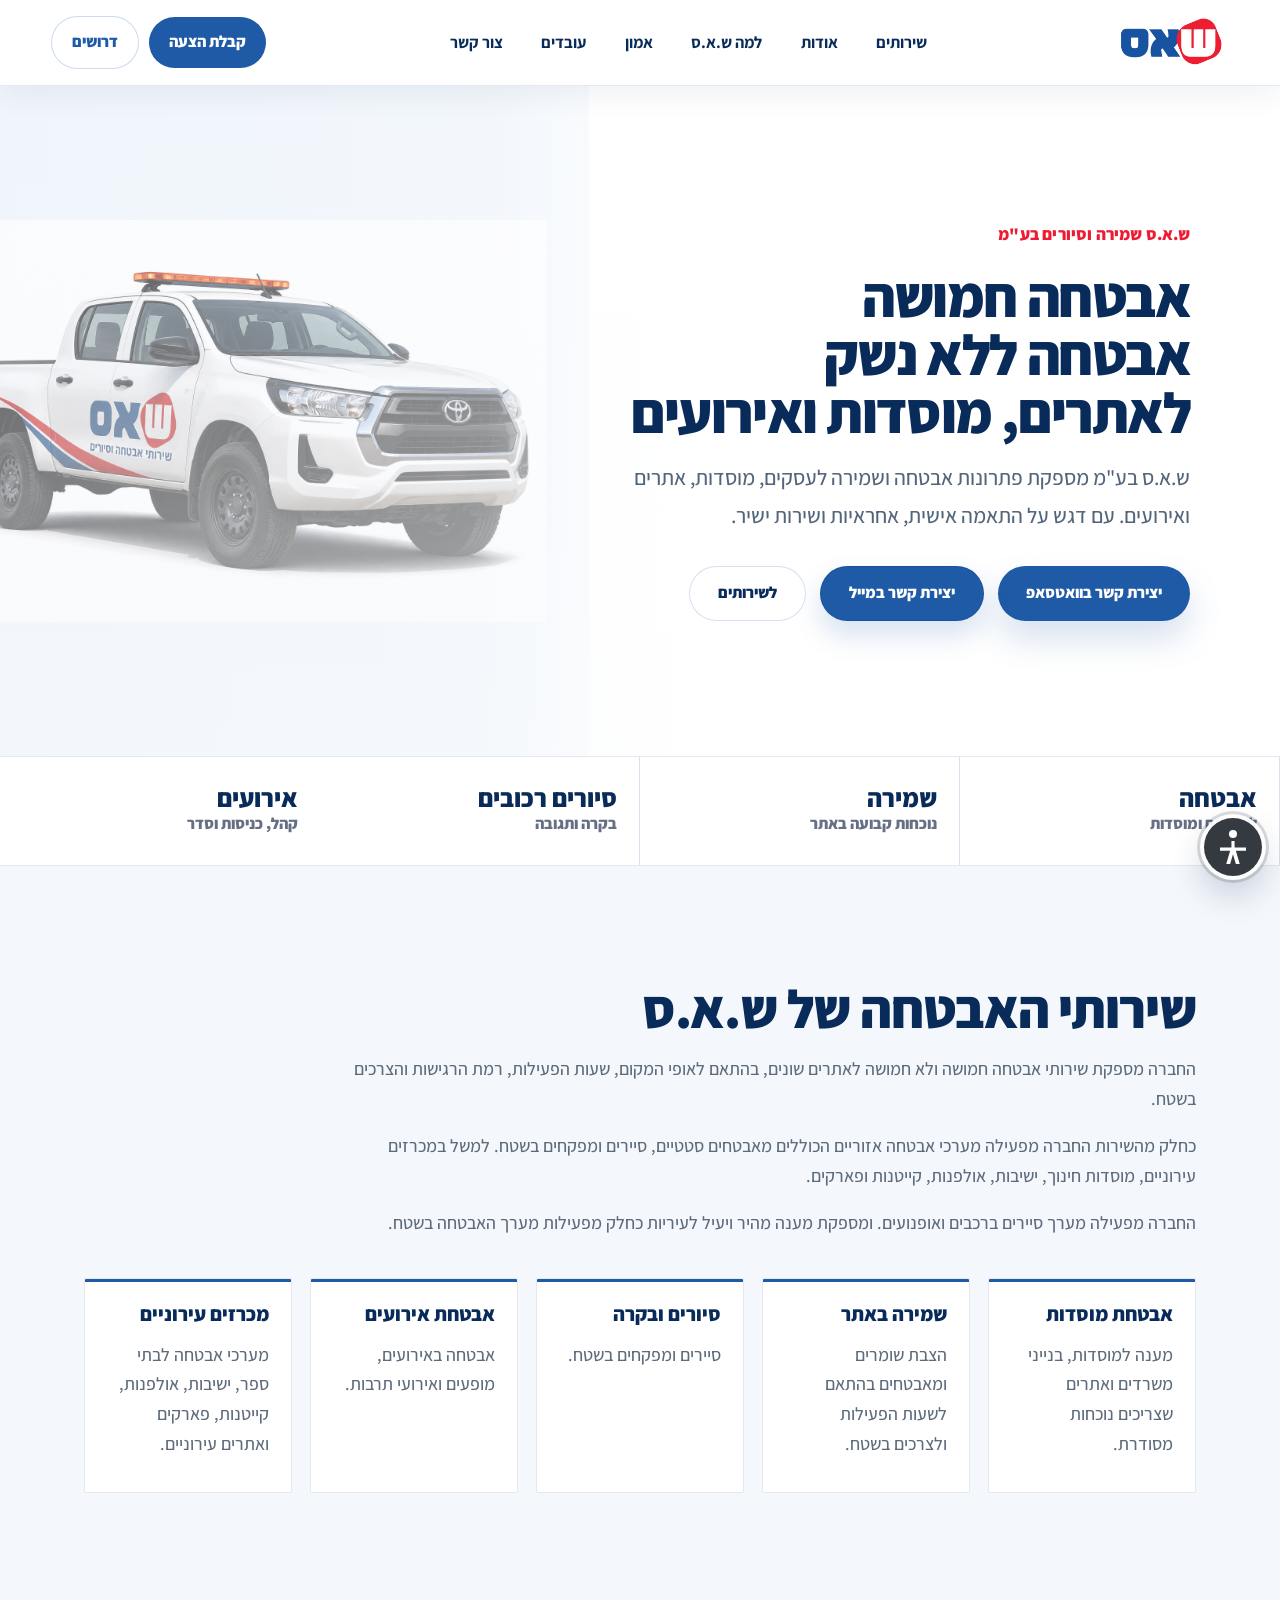
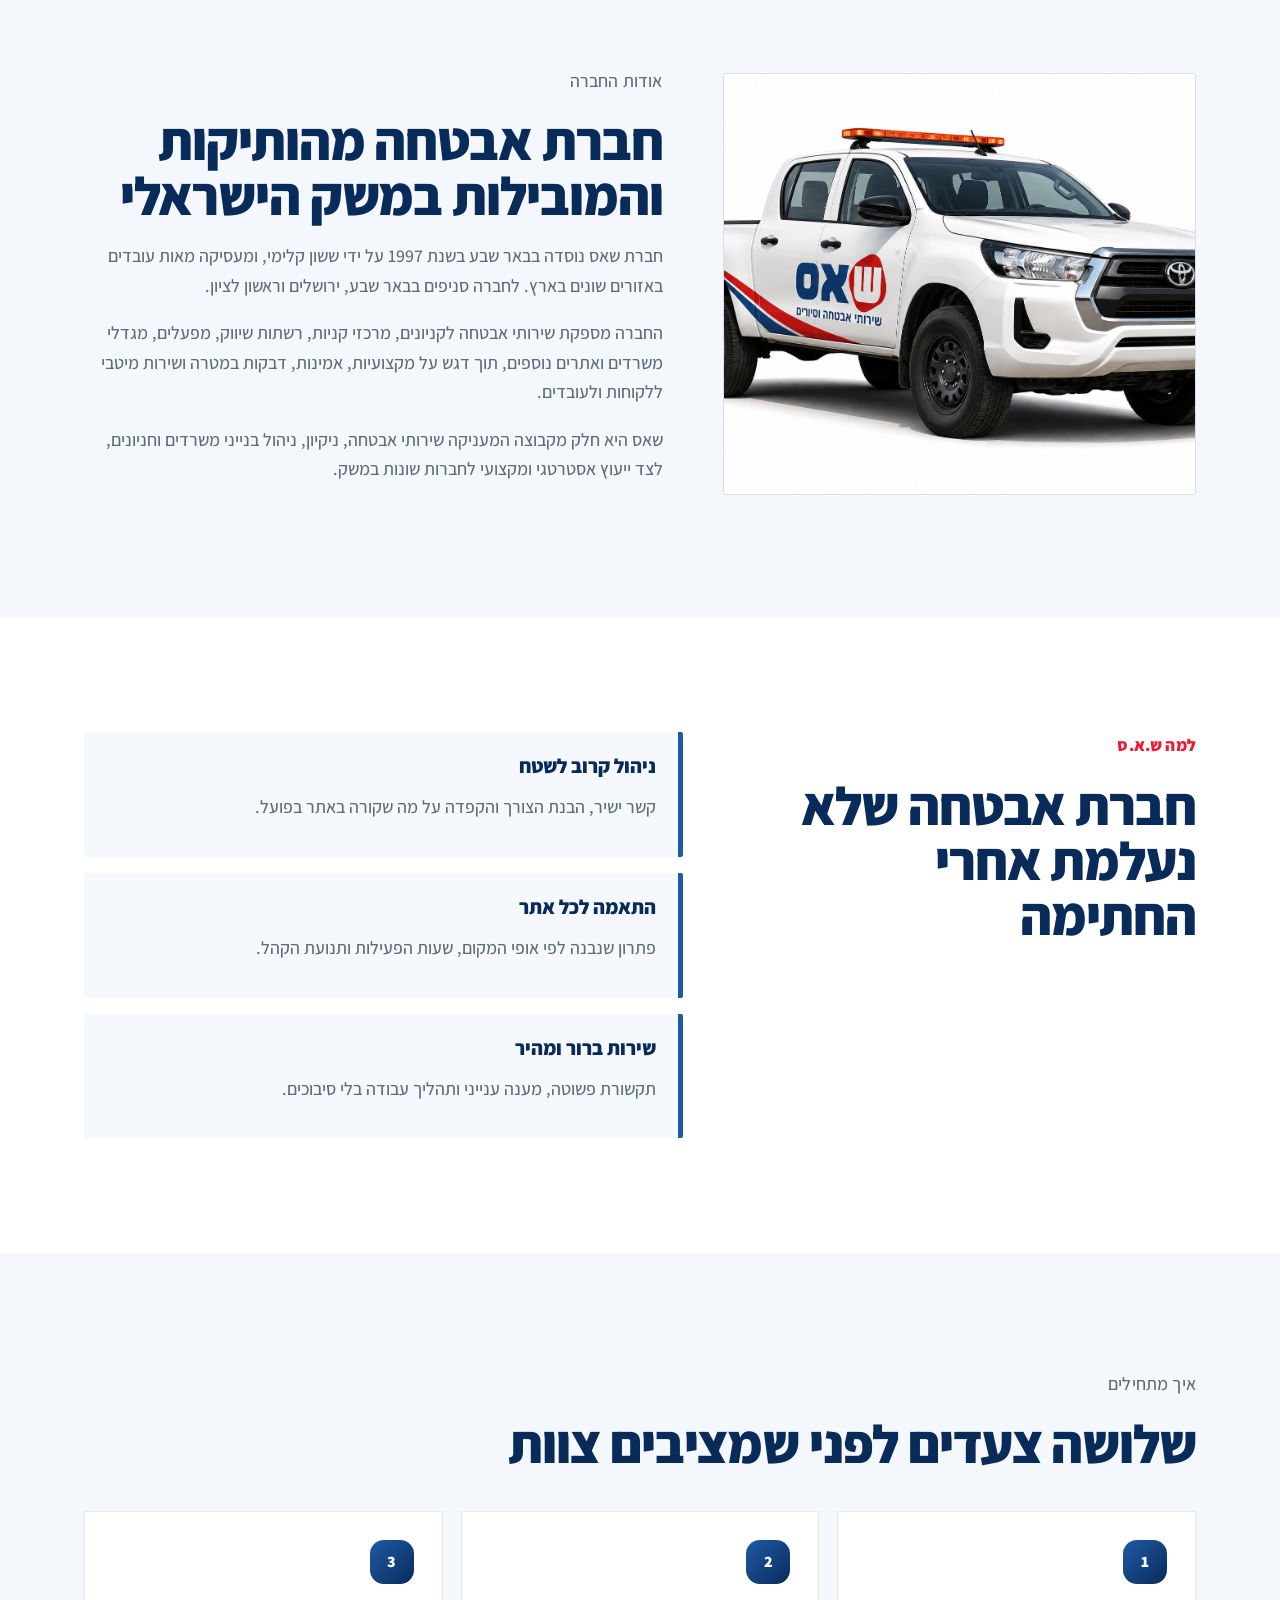
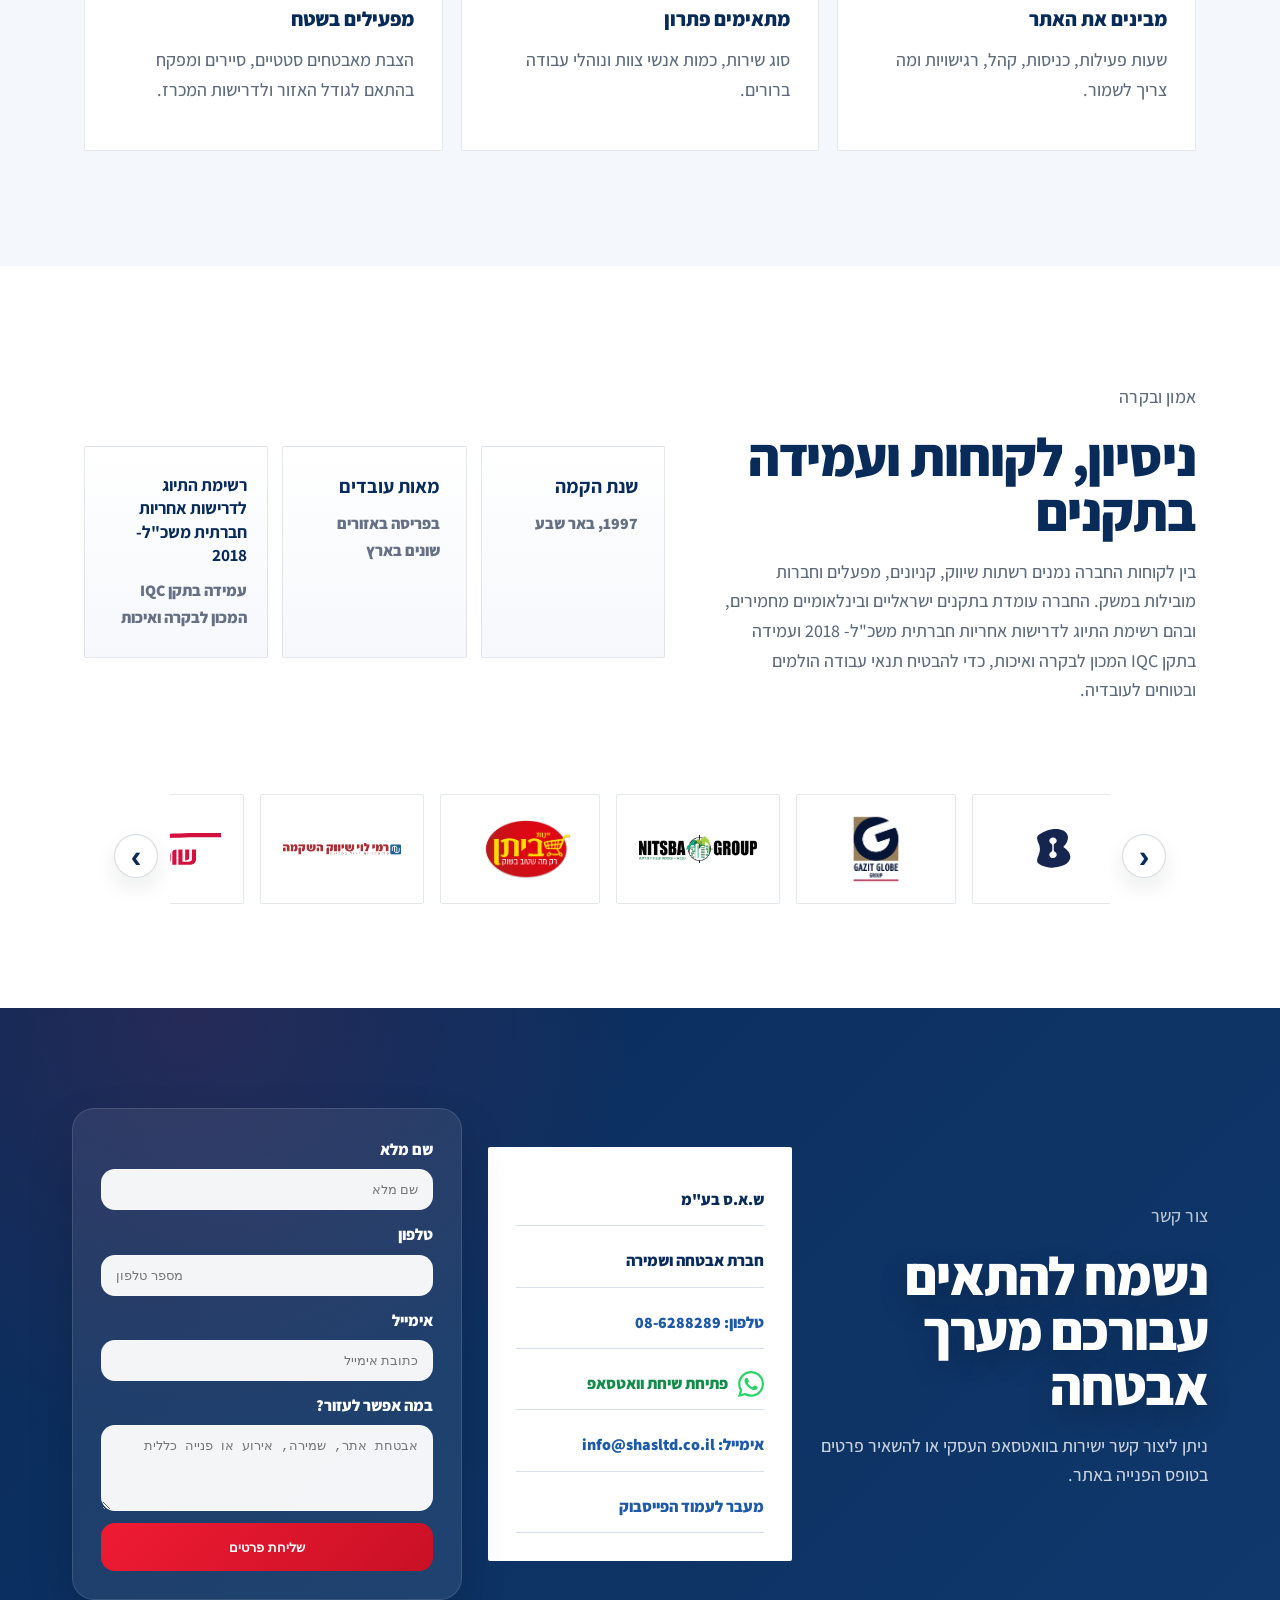
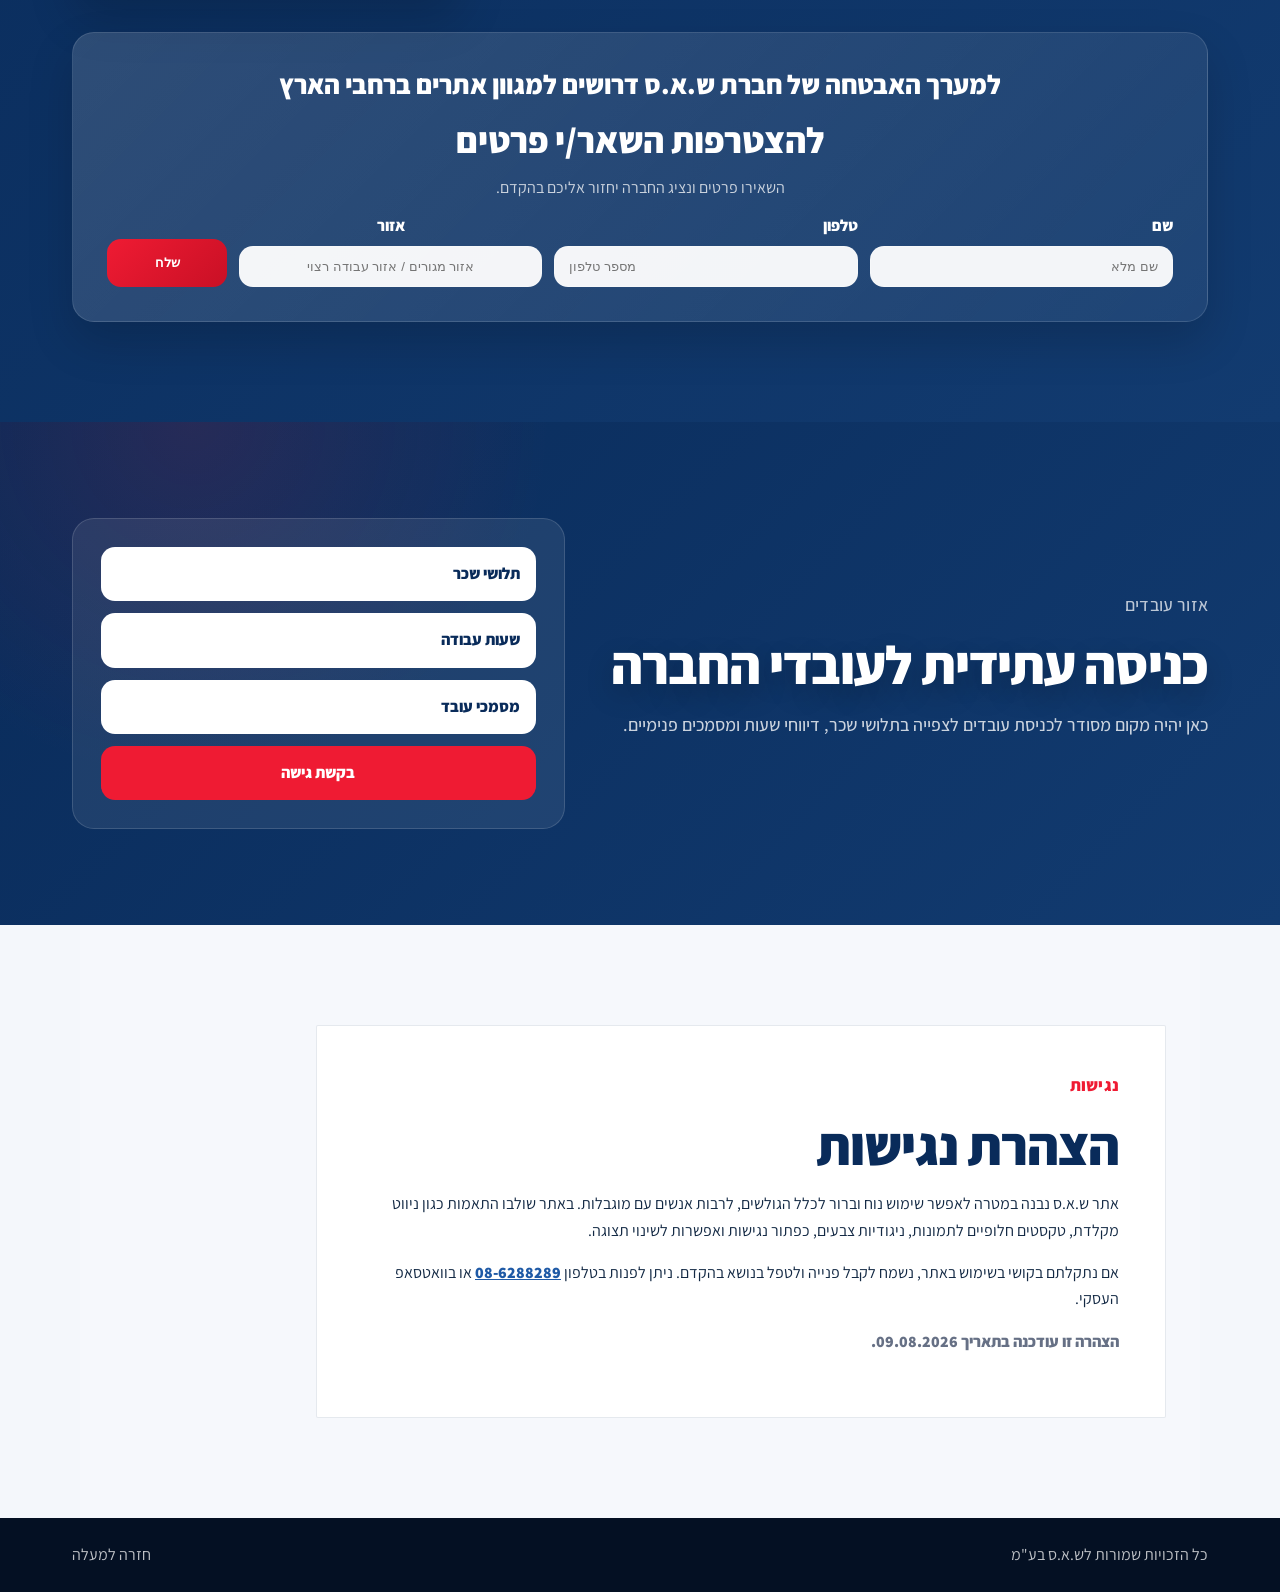
==== commit 1f9aebd5: "Update SHAS site content and jobs form" ====
--- a/index.html
+++ b/index.html
@@ -32,7 +32,10 @@
         <a href="#employees">עובדים</a>
         <a href="#contact">צור קשר</a>
       </nav>
-      <a class="header-cta" href="https://wa.me/97286288289" target="_blank" rel="noreferrer">קבלת הצעה</a>
+      <div class="header-actions" aria-label="פעולות מהירות">
+        <a class="header-cta header-cta-secondary" href="#jobs-form">דרושים</a>
+        <a class="header-cta header-cta-primary" href="https://wa.me/97286288289" target="_blank" rel="noreferrer">קבלת הצעה</a>
+      </div>
     </header>
 
     <main id="top">
@@ -52,7 +55,7 @@
           </h1>
           <p>
             ש.א.ס בע"מ מספקת פתרונות אבטחה ושמירה לעסקים, מוסדות, אתרים
-            ואירועים, עם דגש על התאמה אישית, נוכחות אחראית ושירות ישיר.
+              ואירועים. עם דגש על התאמה אישית, אחראיות ושירות ישיר.
           </p>
           <div class="hero-actions">
             <a class="button primary" href="https://wa.me/97286288289" target="_blank" rel="noreferrer">יצירת קשר בוואטסאפ</a>
@@ -72,7 +75,7 @@
           <span>נוכחות קבועה באתר</span>
         </div>
         <div>
-          <strong>סיורים</strong>
+          <strong>סיורים רכובים</strong>
           <span>בקרה ותגובה</span>
         </div>
         <div>
@@ -90,11 +93,11 @@
           </p>
           <p>
             כחלק מהשירות החברה מפעילה מערכי אבטחה אזוריים הכוללים מאבטחים
-            סטטיים, סיירים ומפקחים בשטח, למשל במכרזים עירוניים, מוסדות חינוך,
+              סטטיים, סיירים ומפקחים בשטח. למשל במכרזים עירוניים, מוסדות חינוך,
             ישיבות, אולפנות, קייטנות ופארקים.
           </p>
           <p>
-            החברה מפעילה מערך סיירים ברכבים ואופנועים, ומספקת מענה מהיר
+              החברה מפעילה מערך סיירים ברכבים ואופנועים. ומספקת מענה מהיר
             ויעיל לעיריות כחלק מפעילות מערך האבטחה בשטח.
           </p>
         </div>
@@ -110,11 +113,11 @@
           </article>
           <article class="service-card">
             <h3>סיורים ובקרה</h3>
-            <p>סיירים ומפקח שטח המלווים את הפעילות, נותנים מענה ומבצעים בקרה.</p>
+            <p>סיירים ומפקחים בשטח.</p>
           </article>
           <article class="service-card">
             <h3>אבטחת אירועים</h3>
-            <p>אבטחה, הכוונת קהל וניהול כניסות באירועים ומתחמים.</p>
+            <p>אבטחה באירועים, מופעים ואירועי תרבות.</p>
           </article>
           <article class="service-card">
             <h3>מכרזים עירוניים</h3>
@@ -301,6 +304,35 @@
           </label>
           <button type="submit">שליחת פרטים</button>
         </form>
+        <form
+          id="jobs-form"
+          class="contact-form jobs-form"
+          action="https://formsubmit.co/shas@shasltd.co.il"
+          method="POST"
+          aria-label="טופס דרושים"
+        >
+          <div class="form-heading">
+            <p class="eyebrow">למערך האבטחה של חברת ש.א.ס דרושים למגוון אתרים ברחבי הארץ</p>
+            <h3>להצטרפות השאר/י פרטים</h3>
+            <p>השאירו פרטים ונציג החברה יחזור אליכם בהקדם.</p>
+          </div>
+          <input type="hidden" name="_subject" value="פניית דרושים חדשה מאתר ש.א.ס" />
+          <input type="hidden" name="_template" value="table" />
+          <input type="hidden" name="_next" value="https://www.shasltd.co.il/?sent=1#jobs-form" />
+          <label>
+            שם
+            <input type="text" name="candidate_name" placeholder="שם מלא" required />
+          </label>
+          <label>
+            טלפון
+            <input type="tel" name="candidate_phone" placeholder="מספר טלפון" required />
+          </label>
+          <label>
+            אזור
+            <input type="text" name="candidate_area" placeholder="אזור מגורים / אזור עבודה רצוי" required />
+          </label>
+          <button type="submit">שלח</button>
+        </form>
       </section>
 
       <section id="employees" class="employee-section">
@@ -308,9 +340,8 @@
           <p class="eyebrow">אזור עובדים</p>
           <h2>כניסה עתידית לעובדי החברה</h2>
           <p>
-            כאן יהיה מקום מסודר לכניסת עובדים לצפייה בתלושי שכר, דיווחי שעות
-            ומסמכים פנימיים. המידע הזה דורש מערכת מאובטחת עם שם משתמש, סיסמה
-            והרשאות, ולכן לא יישמר ישירות באתר הציבורי.
+              כאן יהיה מקום מסודר לכניסת עובדים לצפייה בתלושי שכר, דיווחי שעות
+              ומסמכים פנימיים.
           </p>
         </div>
         <div class="employee-panel">
@@ -437,7 +468,7 @@
         let offset = 0;
         let loopWidth = 0;
         let lastTime = null;
-        const speed = 0.018;
+        const speed = 0.036;
 
         const measure = () => {
           const firstClone = track.children[originals.length];
--- a/styles.css
+++ b/styles.css
@@ -106,6 +106,14 @@
   color: var(--red);
 }
 
+.header-actions {
+  display: inline-flex;
+  align-items: center;
+  gap: 10px;
+  direction: ltr;
+  white-space: nowrap;
+}
+
 .header-cta,
 .button {
   display: inline-flex;
@@ -118,9 +126,22 @@
 
 .header-cta {
   padding: 12px 20px;
+  direction: rtl;
   background: linear-gradient(135deg, var(--blue), var(--blue-dark));
   color: var(--white);
   box-shadow: 0 12px 24px rgba(31, 90, 166, 0.18);
+}
+
+.header-cta-primary {
+  order: 2;
+}
+
+.header-cta-secondary {
+  order: 1;
+  border: 1px solid rgba(31, 90, 166, 0.24);
+  background: #ffffff;
+  color: var(--blue);
+  box-shadow: none;
 }
 
 .hero {
@@ -775,6 +796,57 @@
   color: var(--white);
   font-weight: 900;
   cursor: pointer;
+}
+
+.jobs-form {
+  grid-column: 1 / -1;
+  grid-template-columns: repeat(3, minmax(0, 1fr)) auto;
+  align-items: end;
+  margin-top: 6px;
+  padding: clamp(24px, 4vw, 34px);
+  background:
+    linear-gradient(135deg, rgba(255, 255, 255, 0.14), rgba(255, 255, 255, 0.06));
+}
+
+.jobs-form .form-heading {
+  grid-column: 1 / -1;
+  display: grid;
+  gap: 6px;
+  justify-items: center;
+  text-align: center;
+}
+
+.jobs-form .form-heading .eyebrow {
+  margin: 0;
+  justify-self: center;
+  max-width: 980px;
+  color: var(--white);
+  font-size: clamp(1.15rem, 2.1vw, 1.75rem);
+  font-weight: 900;
+  letter-spacing: 0;
+  line-height: 1.35;
+  text-align: center;
+  text-wrap: balance;
+}
+
+.jobs-form h3 {
+  margin: 0;
+  color: var(--white);
+  font-size: clamp(1.5rem, 3vw, 2.25rem);
+}
+
+.jobs-form .form-heading p:last-child {
+  margin: 0;
+  color: rgba(255, 255, 255, 0.76);
+}
+
+.jobs-form button {
+  min-width: 120px;
+}
+
+.jobs-form label:nth-of-type(3),
+.jobs-form label:nth-of-type(3) input {
+  text-align: center;
 }
 
 .accessibility-statement {
@@ -990,6 +1062,7 @@
 
 .a11y-contrast .button.primary,
 .a11y-contrast .header-cta,
+.a11y-contrast .header-cta-secondary,
 .a11y-contrast .accessibility-toggle {
   background: #ffff00;
   color: #000000;
@@ -1026,6 +1099,10 @@
 @media (max-width: 940px) {
   .site-header {
     grid-template-columns: 1fr auto;
+  }
+
+  .header-actions {
+    gap: 8px;
   }
 
   .site-nav {
@@ -1044,6 +1121,14 @@
     grid-template-columns: 1fr;
   }
 
+  .jobs-form {
+    grid-template-columns: repeat(2, minmax(0, 1fr));
+  }
+
+  .jobs-form button {
+    grid-column: 1 / -1;
+  }
+
   .signal-strip {
     margin-top: 0;
     border-radius: 0;
@@ -1056,6 +1141,10 @@
 }
 
 @media (max-width: 560px) {
+  .jobs-form {
+    grid-template-columns: 1fr;
+  }
+
   .site-header {
     position: static;
     min-height: 68px;
@@ -1163,6 +1252,12 @@
   background: var(--blue);
   color: #ffffff;
   box-shadow: none;
+}
+
+.cargo-preview .header-cta-secondary {
+  border: 1px solid rgba(31, 90, 166, 0.22);
+  background: #ffffff;
+  color: var(--blue);
 }
 
 .cargo-preview .hero {
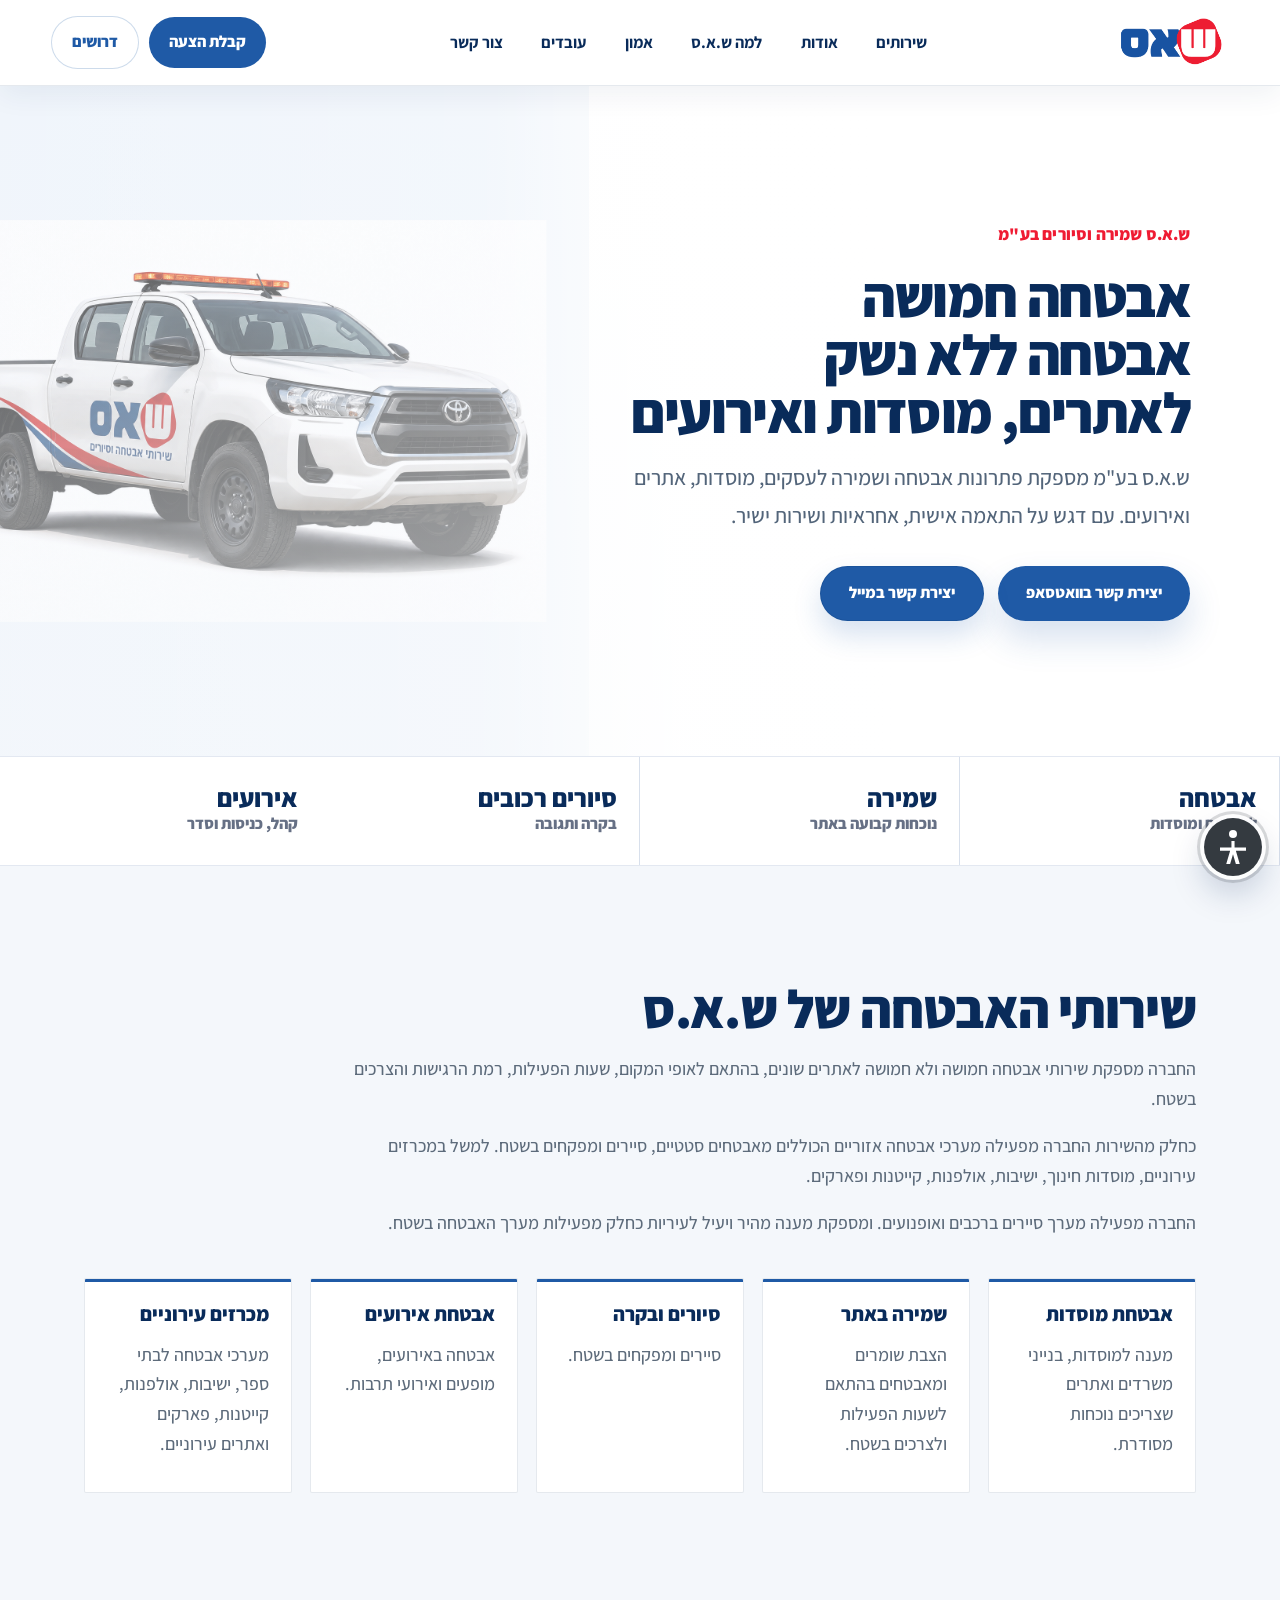
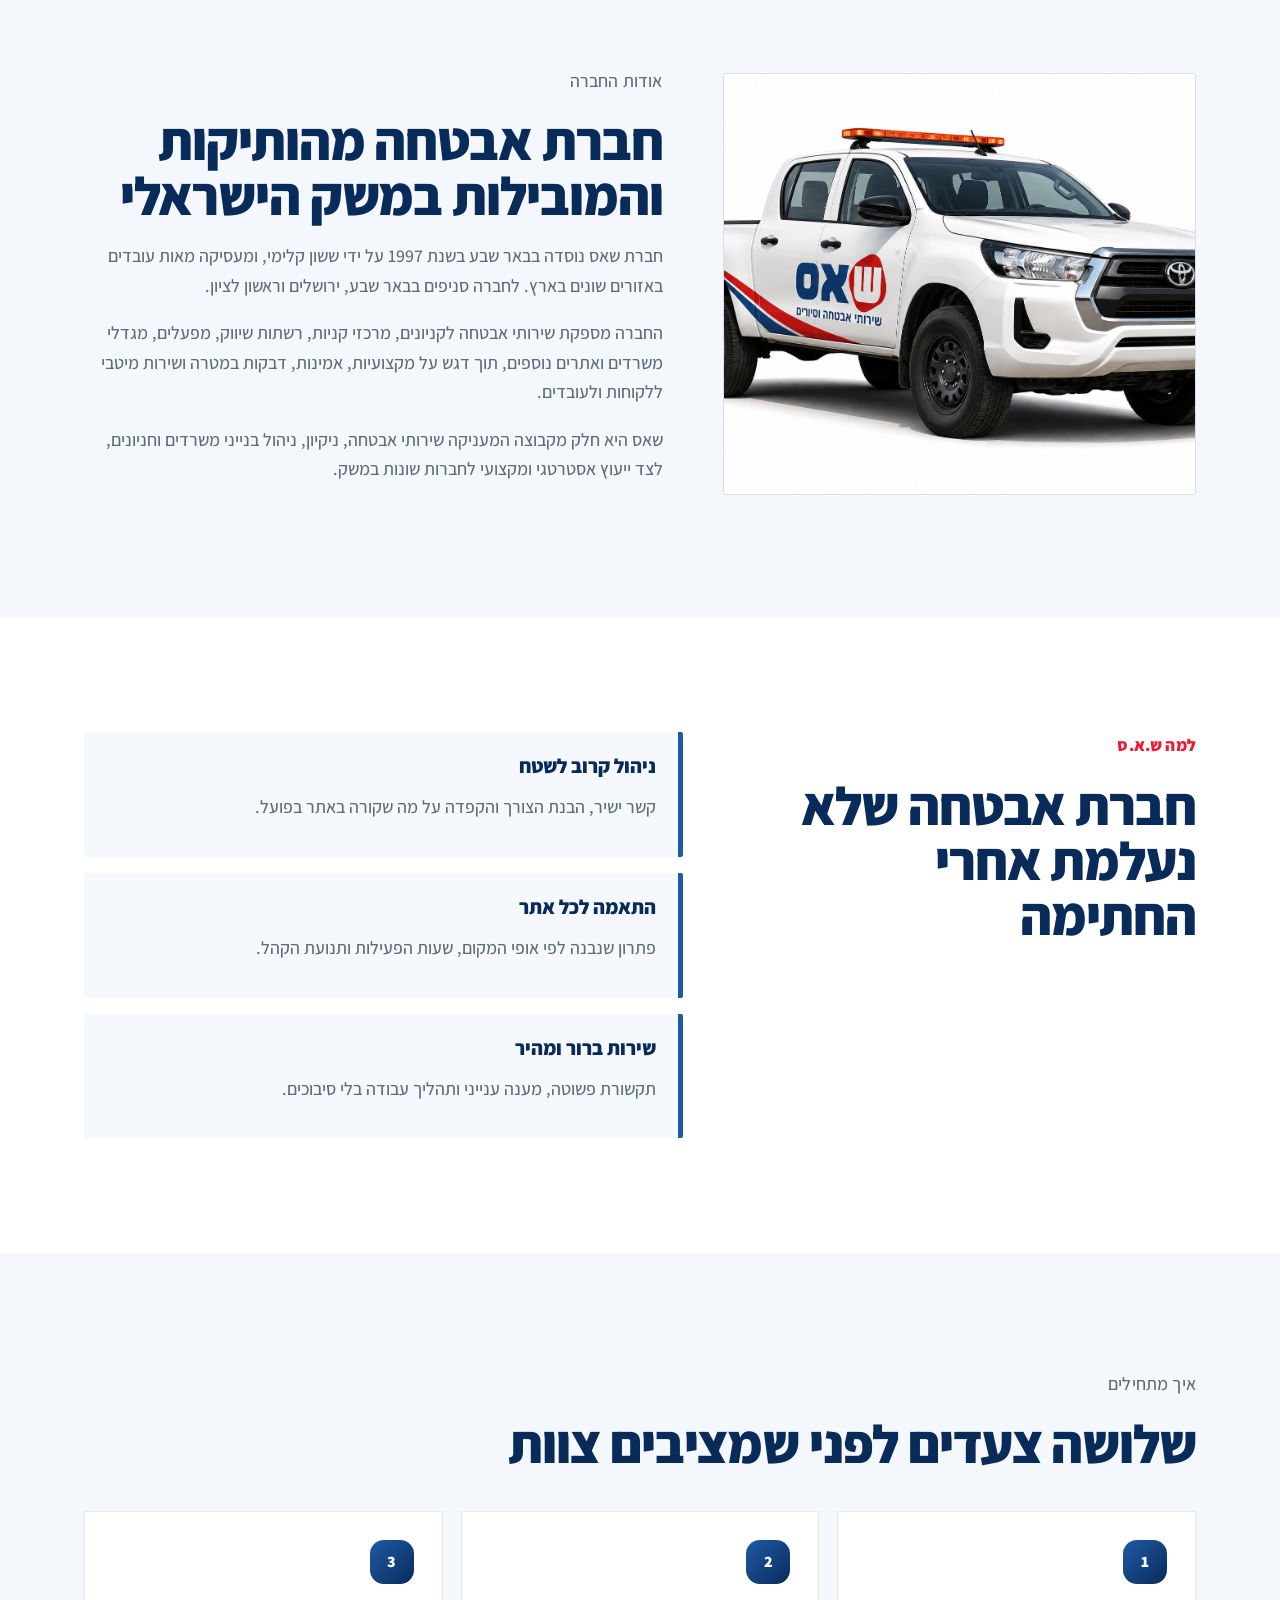
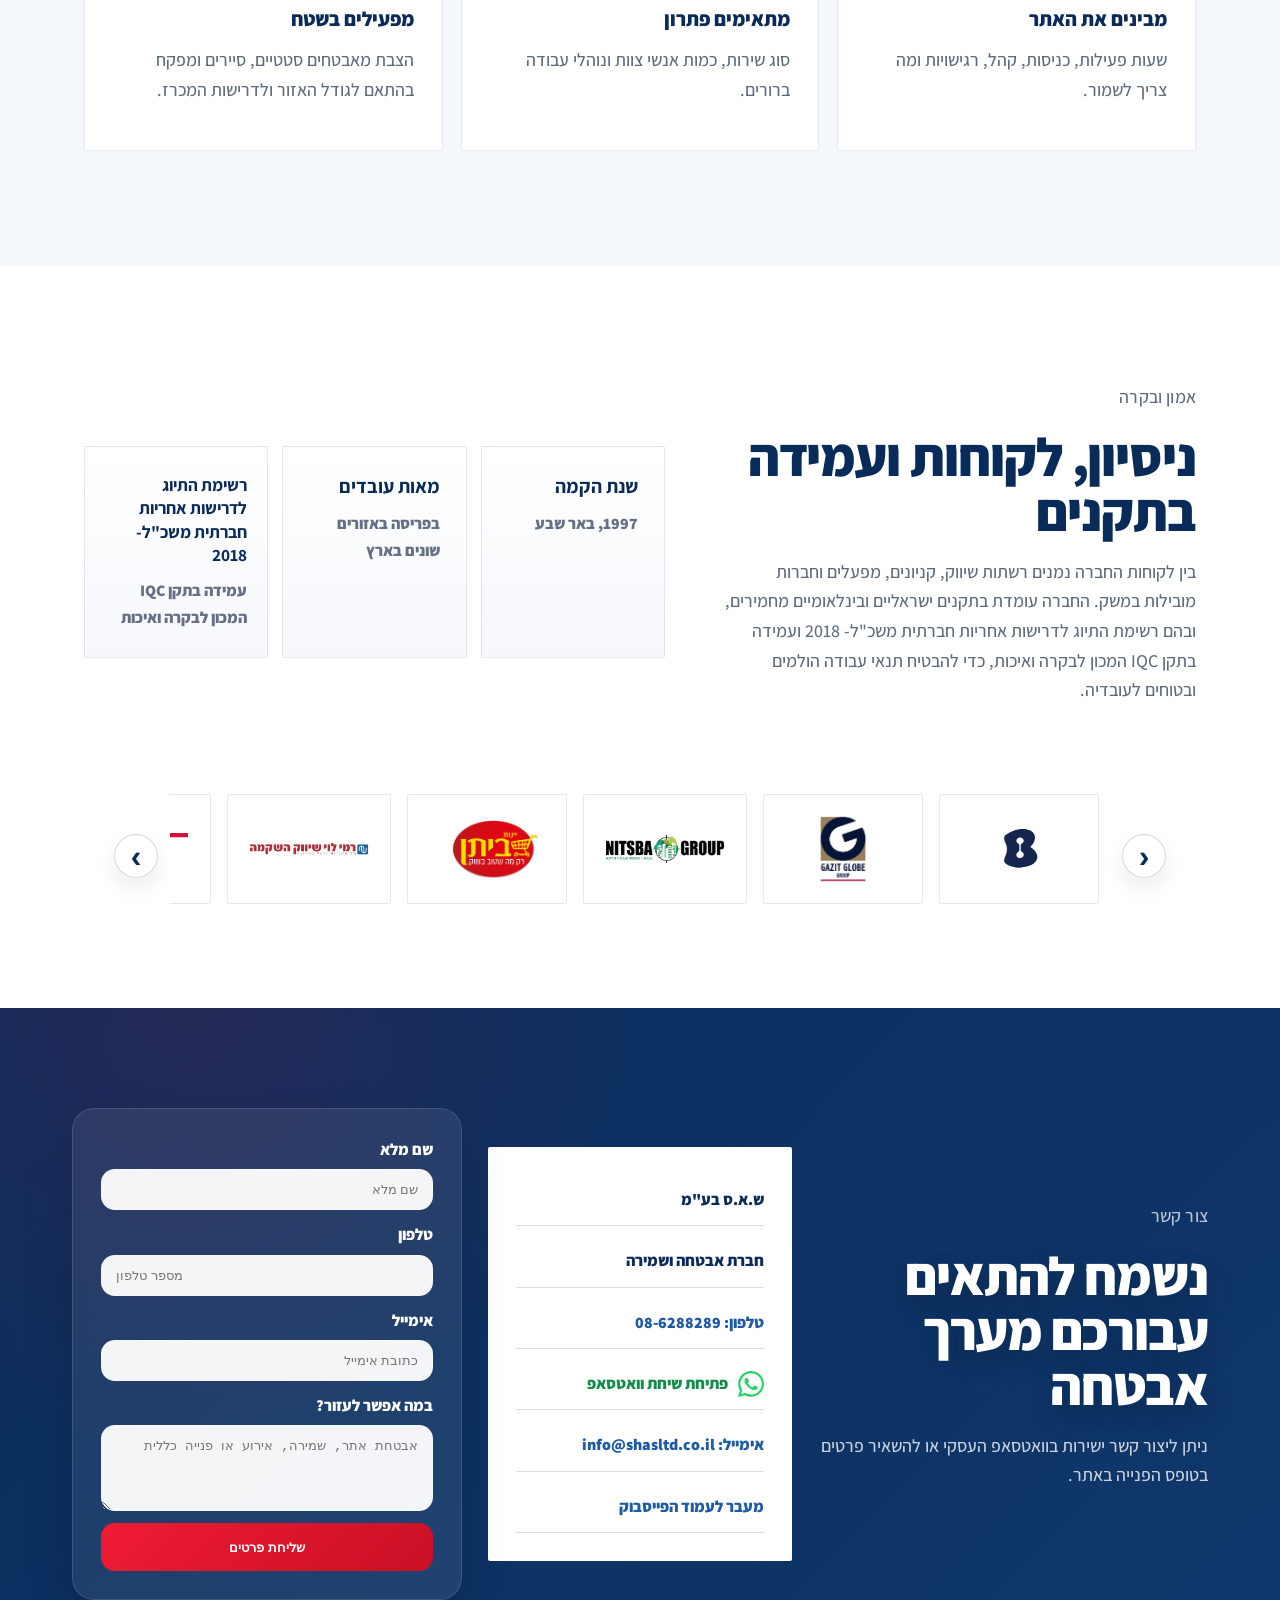
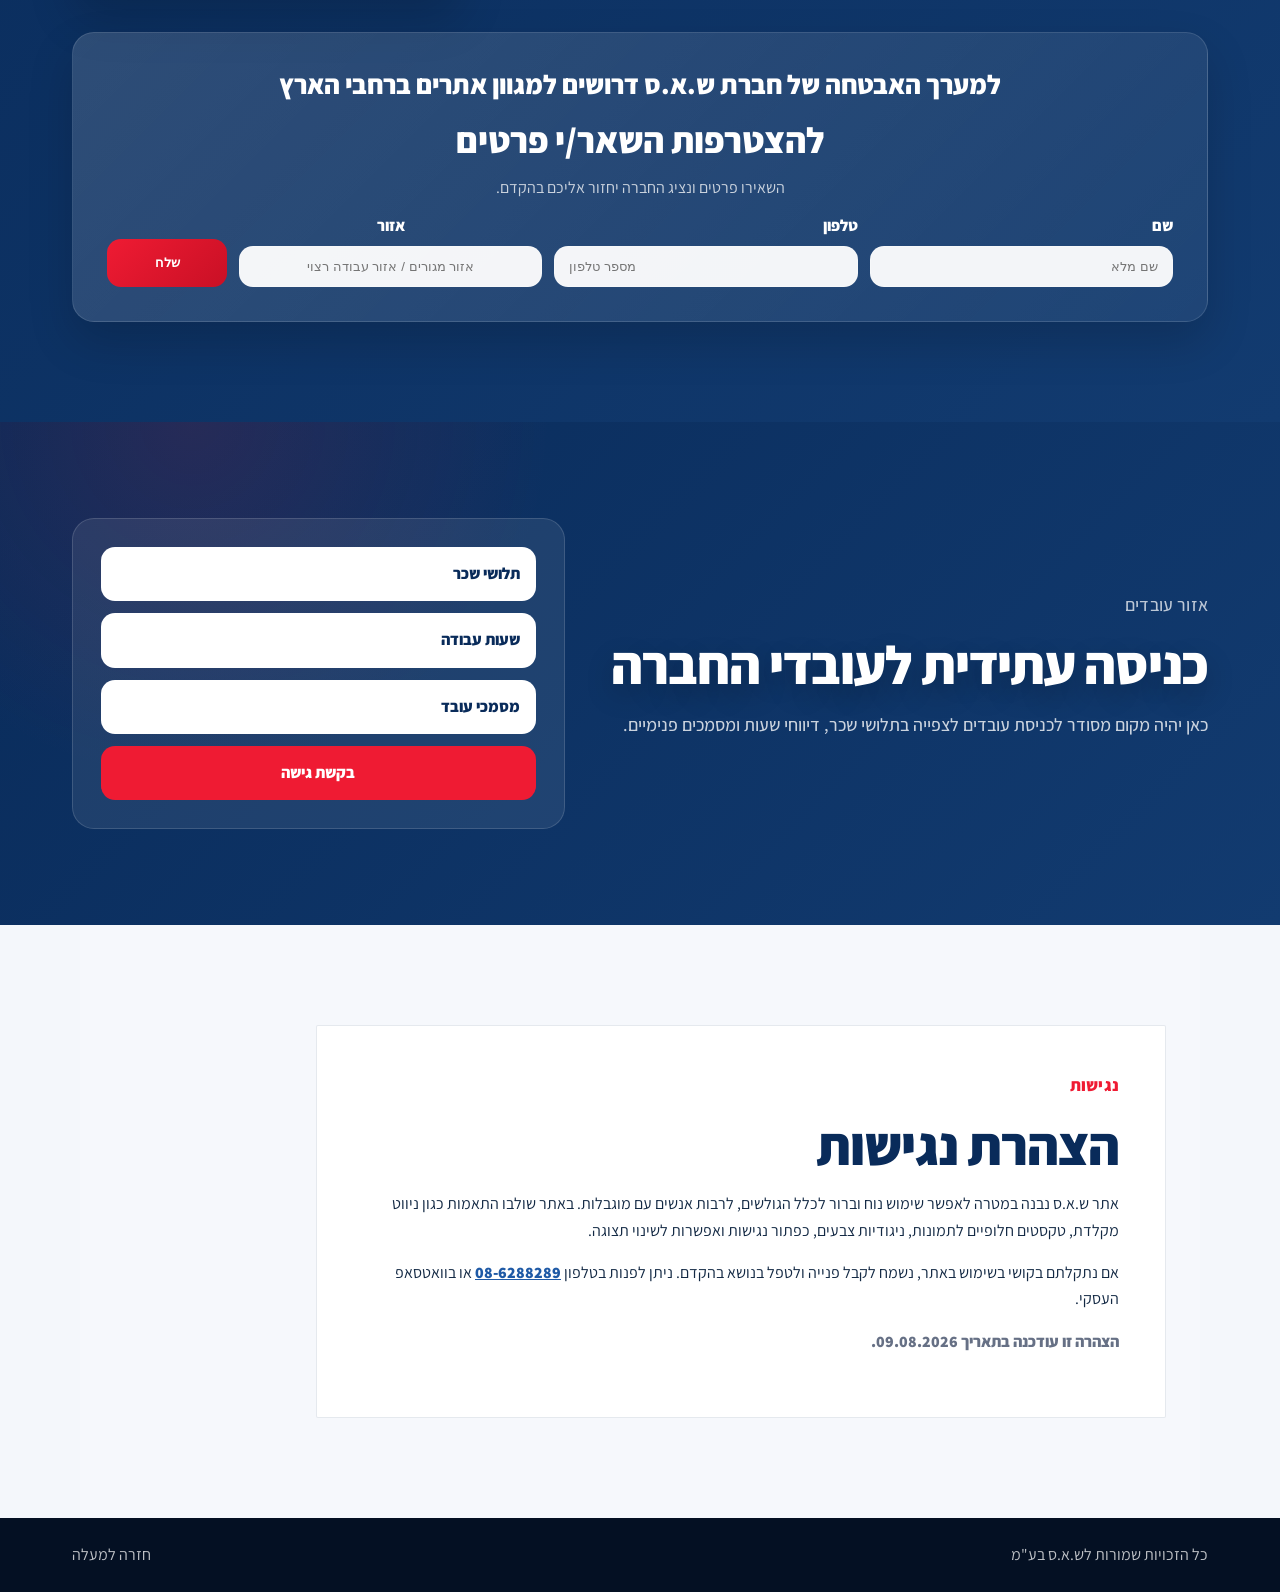
==== commit ccc97c2e: "Remove services hero button" ====
--- a/index.html
+++ b/index.html
@@ -60,7 +60,6 @@
           <div class="hero-actions">
             <a class="button primary" href="https://wa.me/97286288289" target="_blank" rel="noreferrer">יצירת קשר בוואטסאפ</a>
             <a class="button mail" href="#contact-form">יצירת קשר במייל</a>
-            <a class="button ghost" href="#services">לשירותים</a>
           </div>
         </div>
       </section>
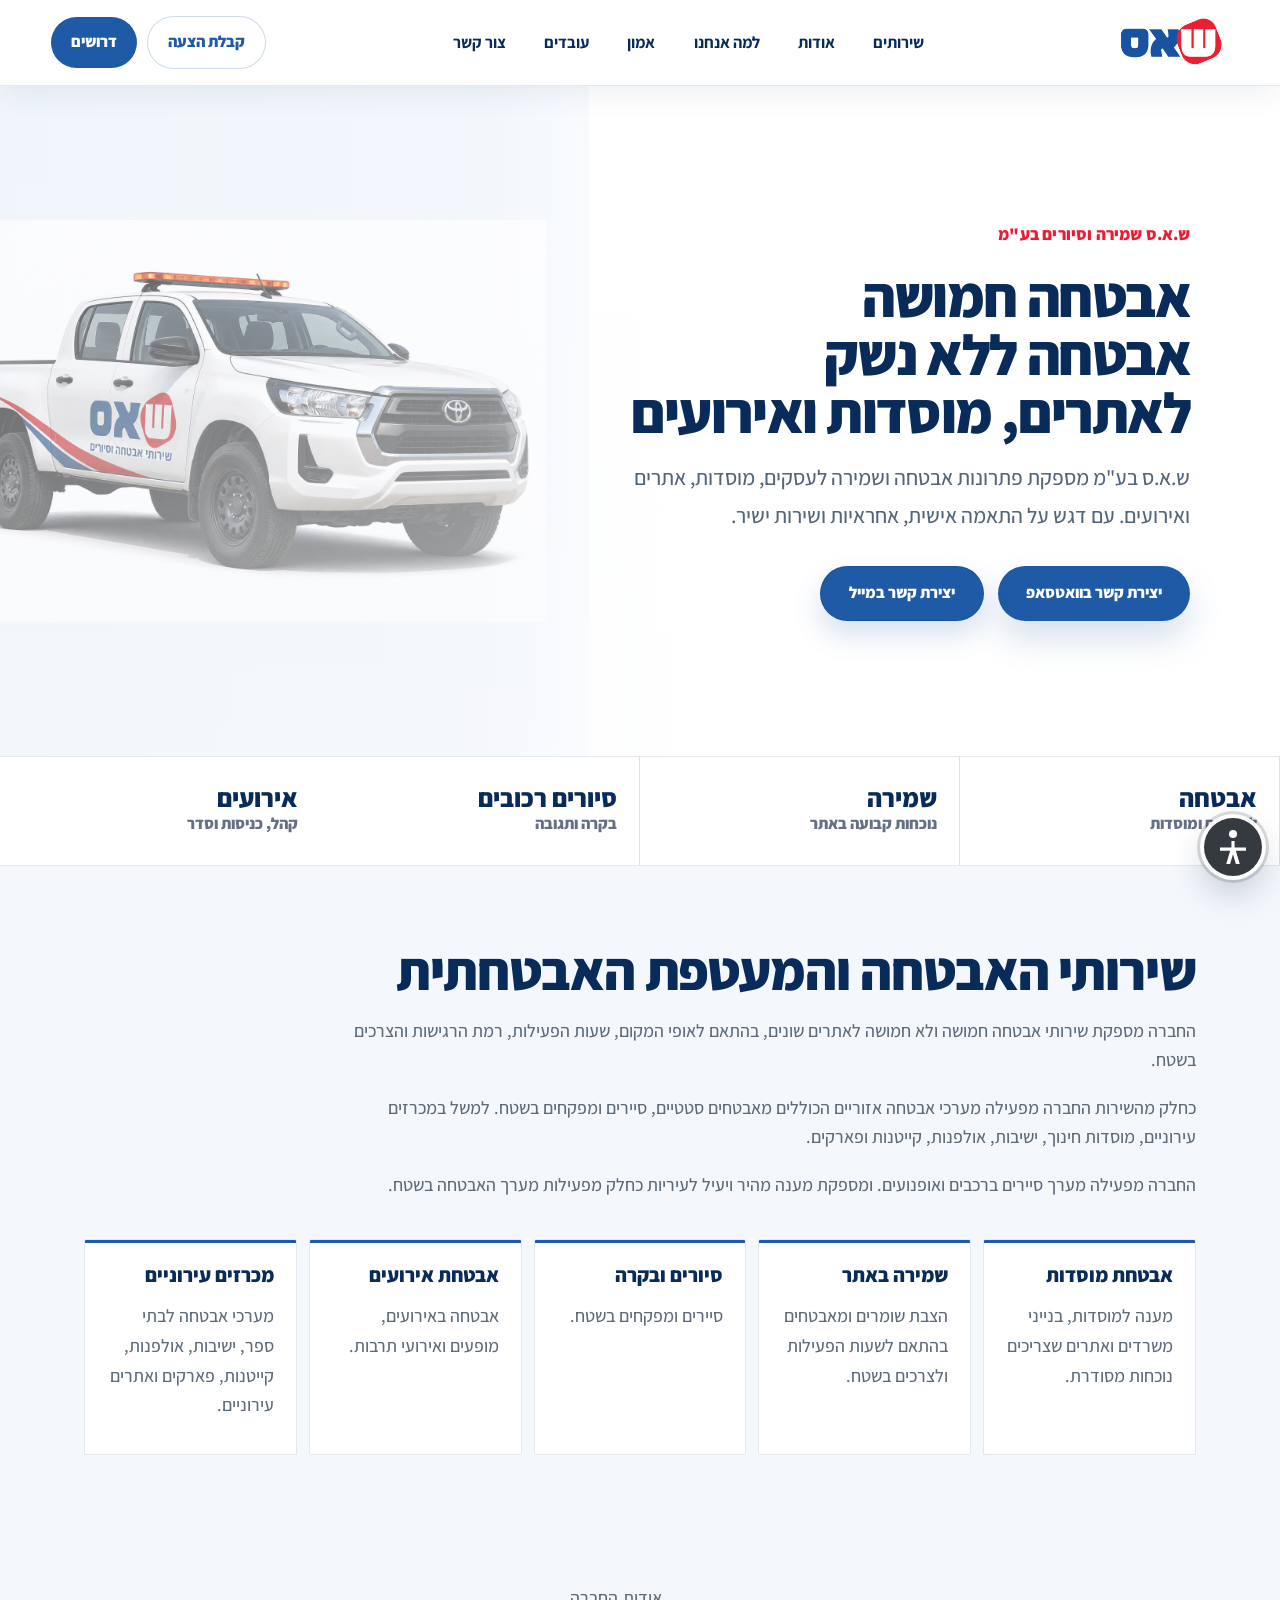
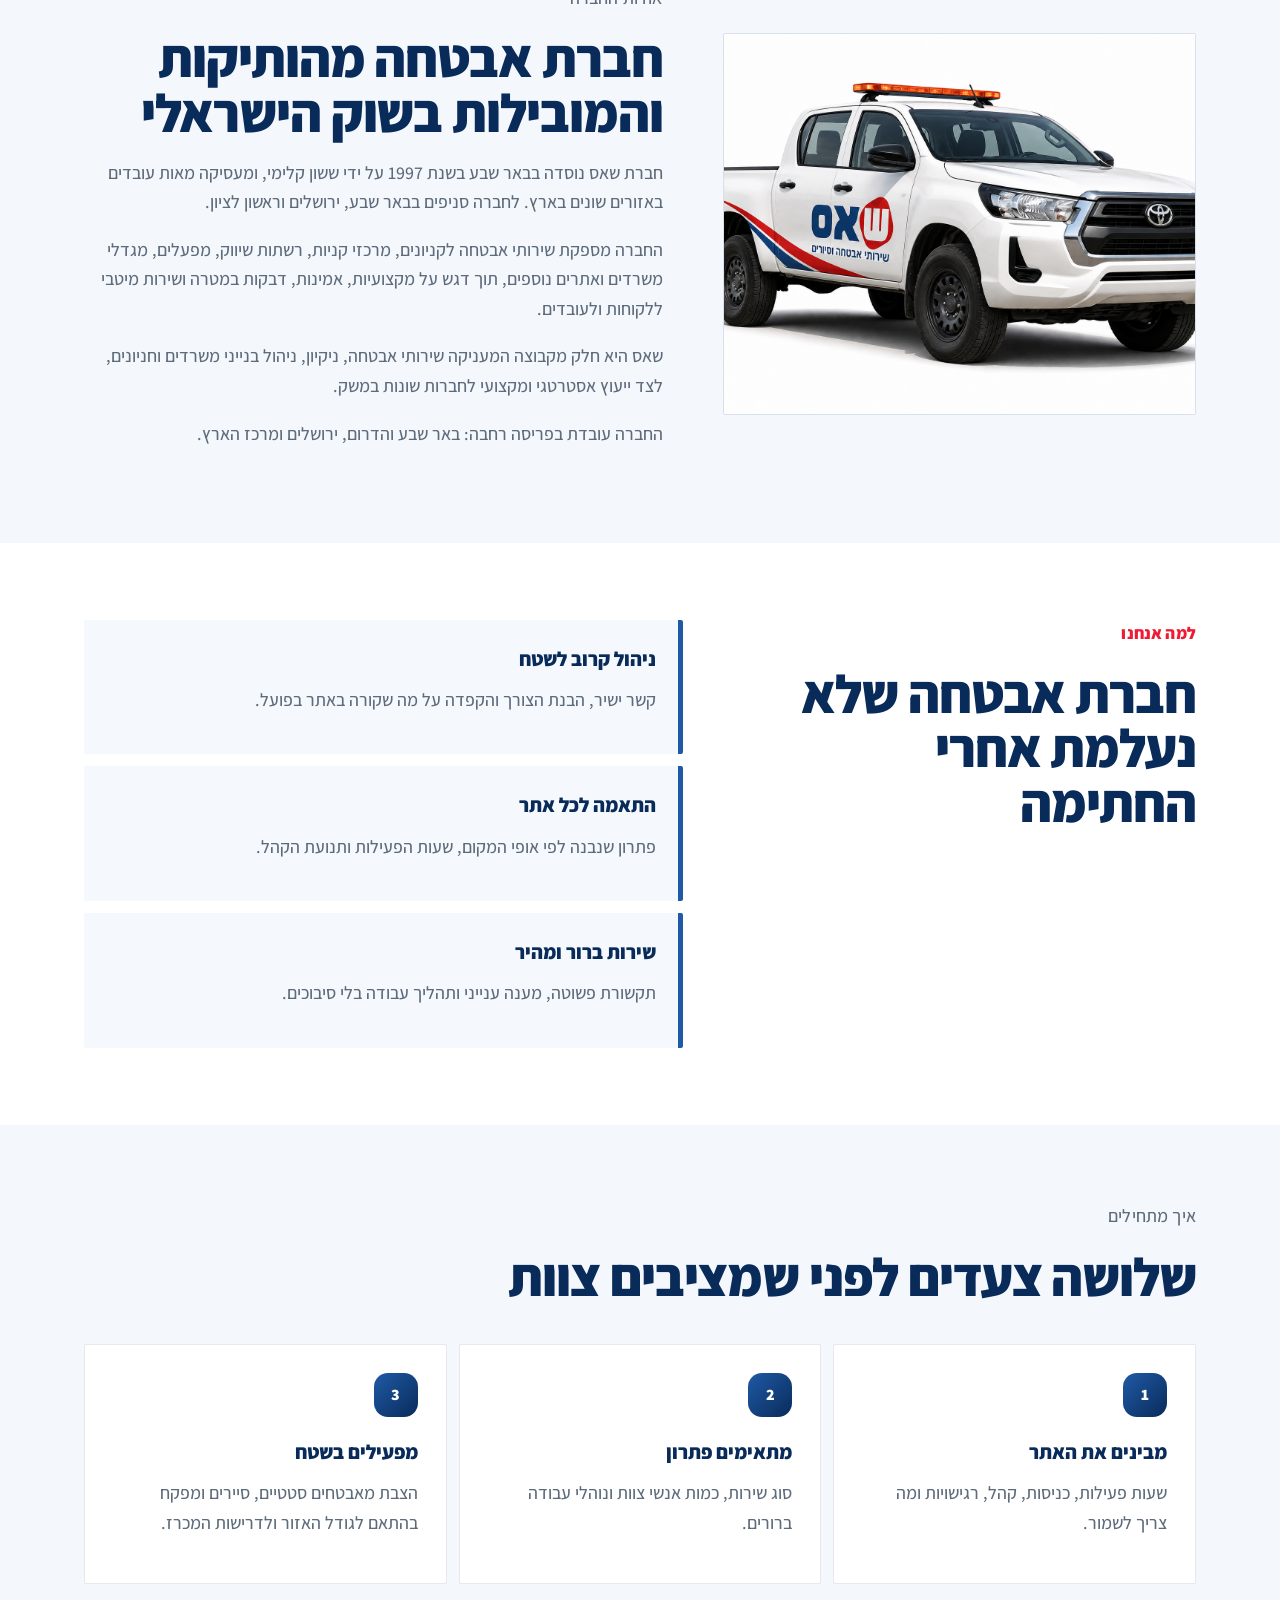
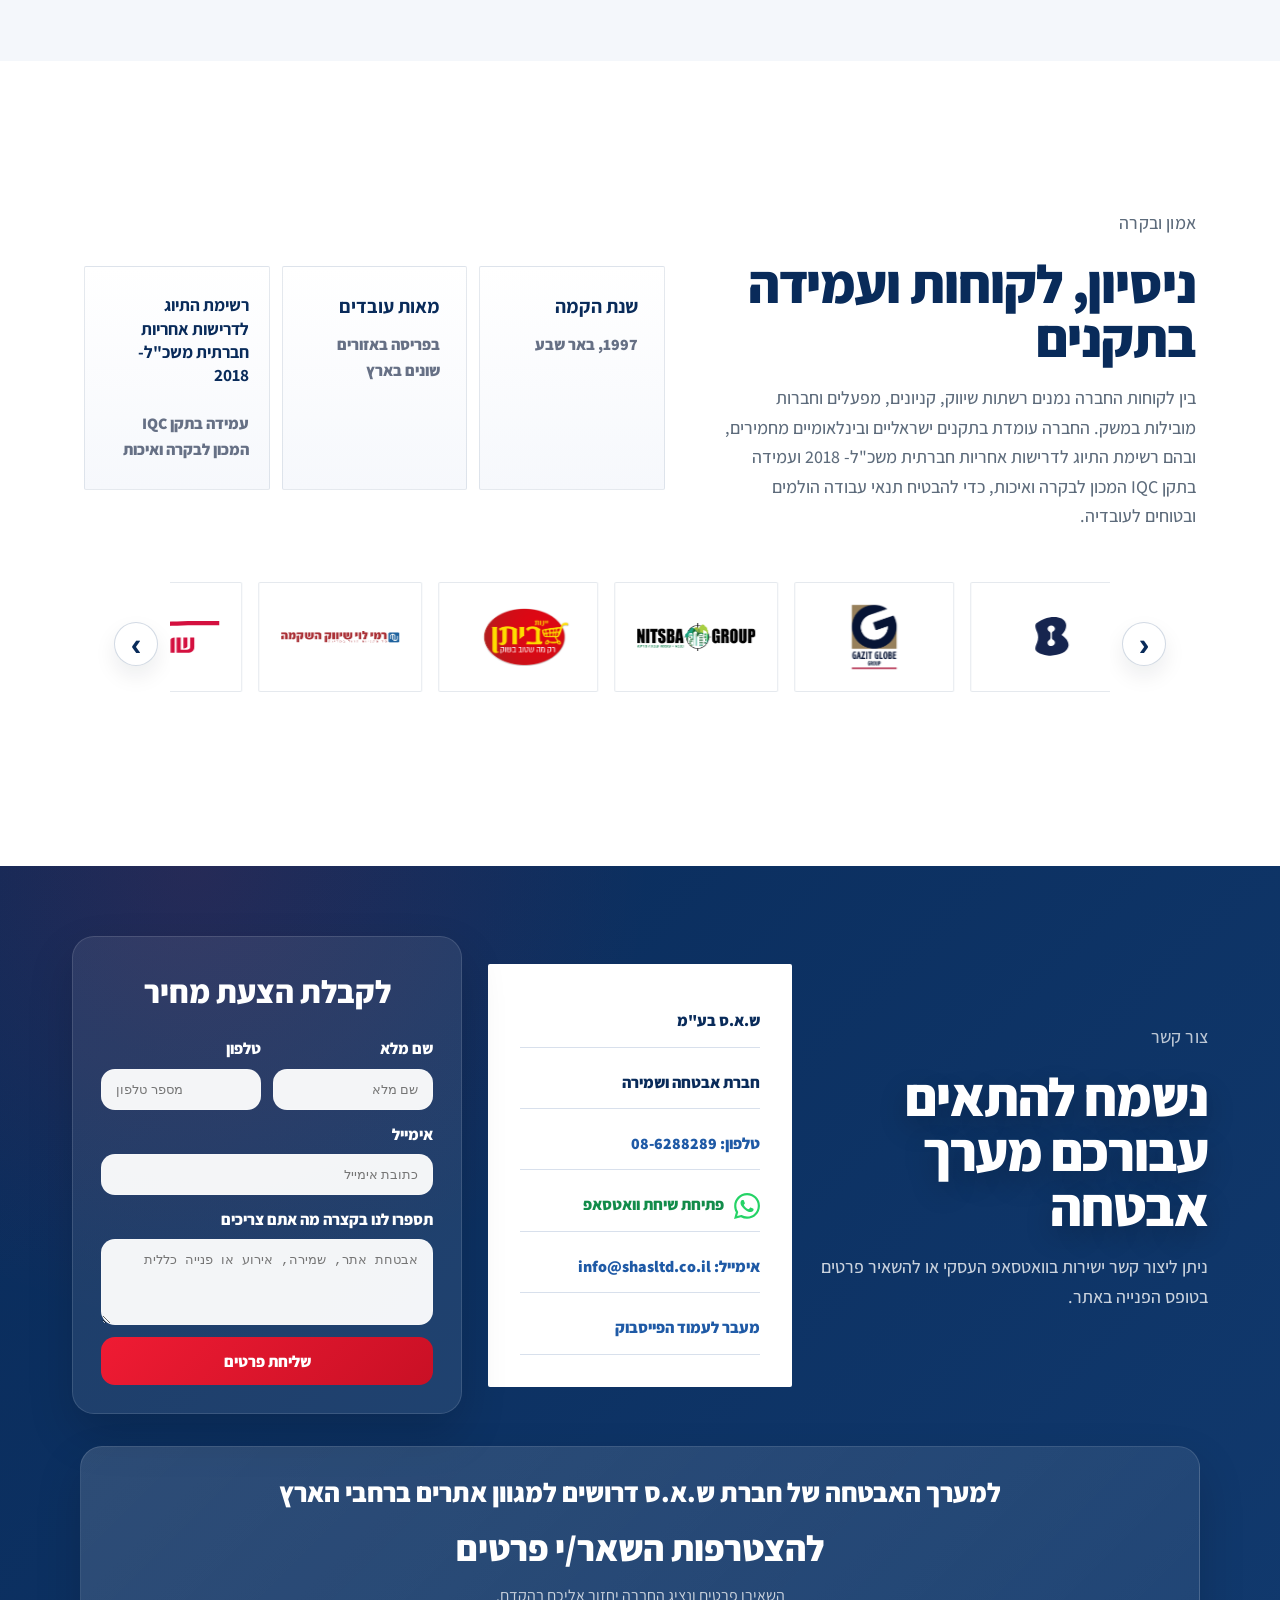
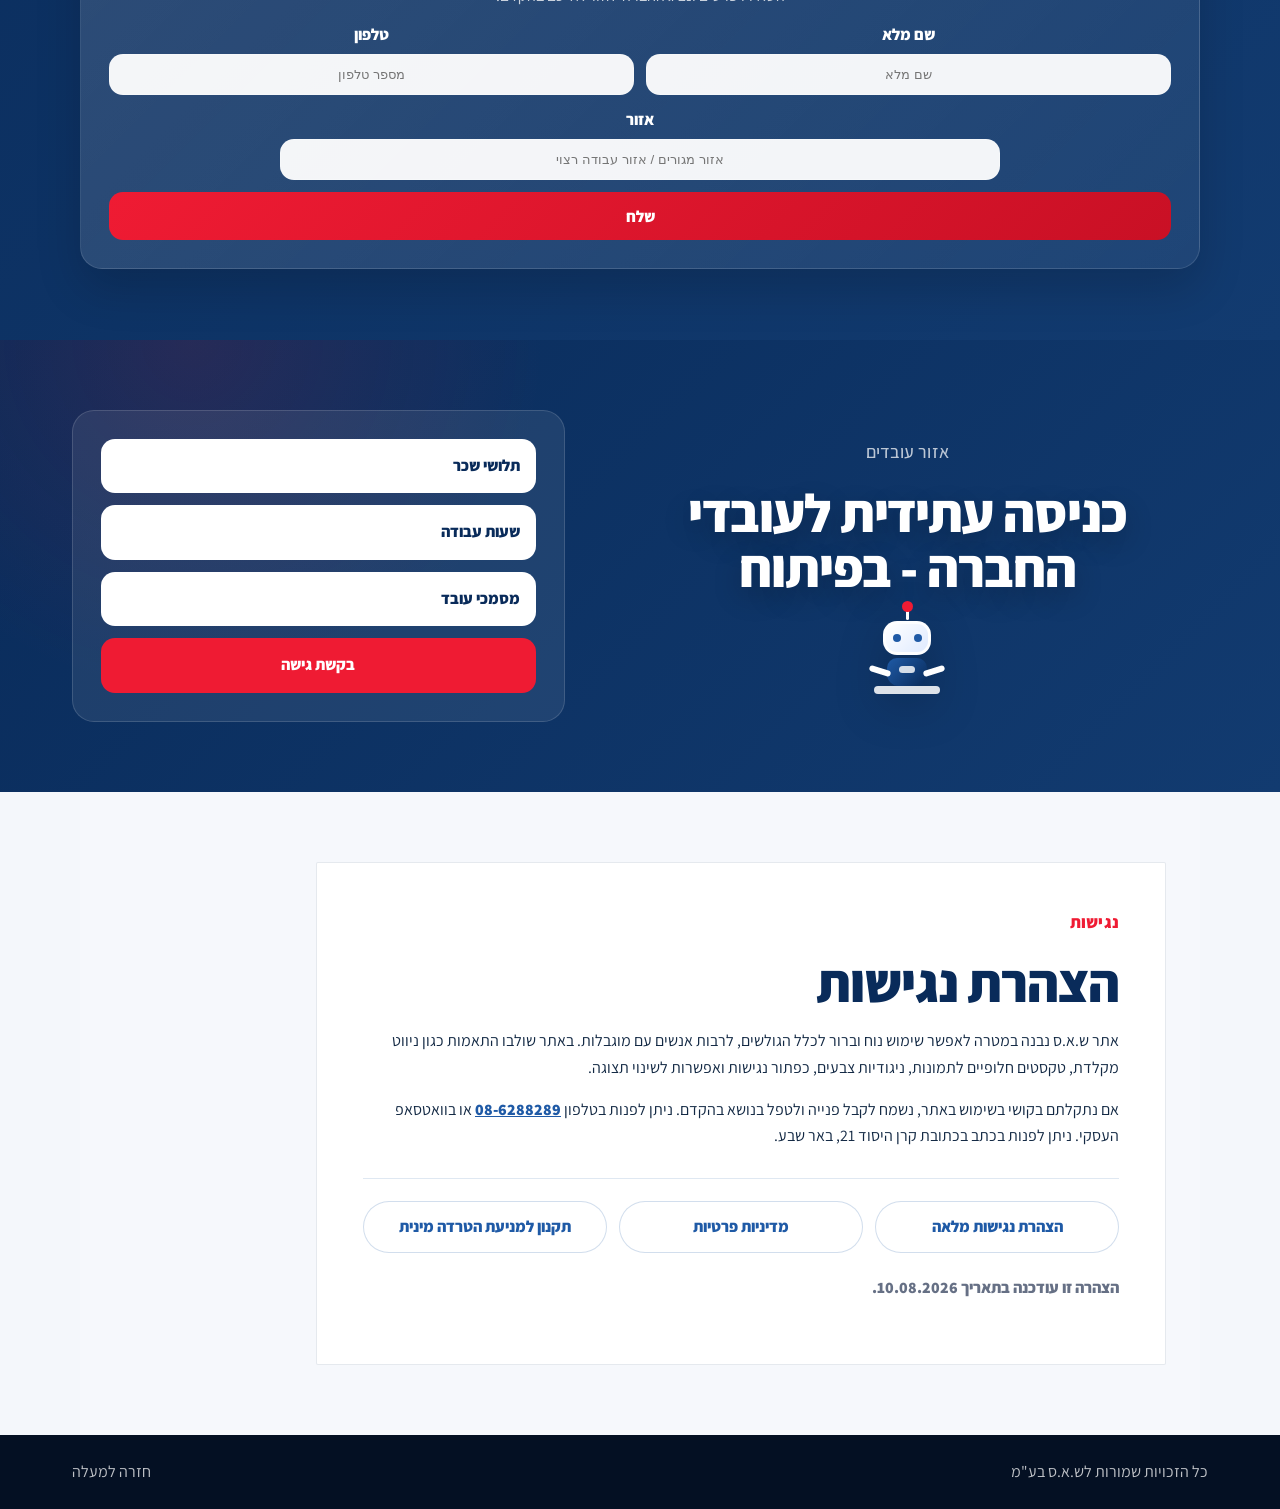
==== commit ff80d6c2: "Update SHAS site content and forms" ====
--- a/index.html
+++ b/index.html
@@ -27,7 +27,7 @@
       <nav class="site-nav" aria-label="ניווט ראשי">
         <a href="#services">שירותים</a>
         <a href="#about">אודות</a>
-        <a href="#why">למה ש.א.ס</a>
+        <a href="#why">למה אנחנו</a>
         <a href="#trust">אמון</a>
         <a href="#employees">עובדים</a>
         <a href="#contact">צור קשר</a>
@@ -85,7 +85,7 @@
 
       <section id="services" class="section">
         <div class="section-heading">
-          <h2>שירותי האבטחה של ש.א.ס</h2>
+          <h2>שירותי האבטחה והמעטפת האבטחתית</h2>
           <p>
             החברה מספקת שירותי אבטחה חמושה ולא חמושה לאתרים שונים, בהתאם
             לאופי המקום, שעות הפעילות, רמת הרגישות והצרכים בשטח.
@@ -127,11 +127,13 @@
 
       <section id="about" class="profile-section">
         <div class="profile-image">
-          <img src="assets/hero-shas-vehicle.png" alt="רכב סיור של ש.א.ס" />
+          <img class="about-slide about-slide-one" src="assets/hero-shas-vehicle.png" alt="רכב סיור של ש.א.ס" />
+          <img class="about-slide about-slide-two" src="assets/about-security-guard-israel-flag.png" alt="מאבטח ש.א.ס עם דגל ישראל על הכתף לצד אופנועי סיור" />
+          <img class="about-slide about-slide-three" src="assets/about-scooters.png" alt="אופנועי סיור של ש.א.ס" />
         </div>
         <div class="profile-copy">
           <p class="eyebrow dark">אודות החברה</p>
-          <h2>חברת אבטחה מהותיקות והמובילות במשק הישראלי</h2>
+          <h2>חברת אבטחה מהותיקות והמובילות בשוק הישראלי</h2>
           <p>
             חברת שאס נוסדה בבאר שבע בשנת 1997 על ידי ששון קלימי, ומעסיקה
             מאות עובדים באזורים שונים בארץ. לחברה סניפים בבאר שבע, ירושלים
@@ -146,13 +148,16 @@
             שאס היא חלק מקבוצה המעניקה שירותי אבטחה, ניקיון, ניהול בנייני
             משרדים וחניונים, לצד ייעוץ אסטרטגי ומקצועי לחברות שונות במשק.
           </p>
+          <p>
+            החברה עובדת בפריסה רחבה: באר שבע והדרום, ירושלים ומרכז הארץ.
+          </p>
         </div>
       </section>
 
       <section id="why" class="why-band">
         <div class="section why-layout">
           <div>
-            <p class="eyebrow dark">למה ש.א.ס</p>
+            <p class="eyebrow dark">למה אנחנו</p>
             <h2>חברת אבטחה שלא נעלמת אחרי החתימה</h2>
           </div>
           <div class="why-list">
@@ -242,6 +247,7 @@
               <div class="client-logo"><img src="assets/logos/brinks.svg" alt="ברינקס" /></div>
               <div class="client-logo"><img src="assets/logos/freshmarket.png" alt="פרשמרקט" /></div>
               <div class="client-logo"><img src="assets/logos/machsanei-hashuk.png" alt="מחסני השוק" /></div>
+              <div class="client-logo"><img src="assets/iqc-logo.png" alt="IQC המכון לבקרה ואיכות" /></div>
             </div>
           </div>
           <button class="client-arrow client-arrow-prev" type="button" aria-label="הזזת הלוגואים שמאלה" data-client-scroll="prev">›</button>
@@ -277,6 +283,9 @@
           method="POST"
           aria-label="טופס יצירת קשר"
         >
+          <div class="form-heading quote-form-heading">
+            <h3>לקבלת הצעת מחיר</h3>
+          </div>
           <input type="hidden" name="_subject" value="פנייה חדשה מאתר ש.א.ס" />
           <input type="hidden" name="_template" value="table" />
           <input type="hidden" name="_next" value="https://www.shasltd.co.il/?sent=1#contact" />
@@ -293,7 +302,7 @@
             <input type="email" name="email" placeholder="כתובת אימייל" />
           </label>
           <label>
-            במה אפשר לעזור?
+                  תספרו לנו בקצרה מה אתם צריכים
             <textarea
               rows="4"
               name="message"
@@ -319,7 +328,7 @@
           <input type="hidden" name="_template" value="table" />
           <input type="hidden" name="_next" value="https://www.shasltd.co.il/?sent=1#jobs-form" />
           <label>
-            שם
+            שם מלא
             <input type="text" name="candidate_name" placeholder="שם מלא" required />
           </label>
           <label>
@@ -337,11 +346,22 @@
       <section id="employees" class="employee-section">
         <div class="employee-copy">
           <p class="eyebrow">אזור עובדים</p>
-          <h2>כניסה עתידית לעובדי החברה</h2>
-          <p>
-              כאן יהיה מקום מסודר לכניסת עובדים לצפייה בתלושי שכר, דיווחי שעות
-              ומסמכים פנימיים.
-          </p>
+          <div class="employee-title-row">
+            <h2>כניסה עתידית לעובדי החברה - בפיתוח</h2>
+            <span class="robot-worker" aria-hidden="true">
+              <span class="robot-antenna"></span>
+              <span class="robot-head">
+                <span class="robot-eye"></span>
+                <span class="robot-eye"></span>
+              </span>
+              <span class="robot-body">
+                <span class="robot-arm robot-arm-right"></span>
+                <span class="robot-arm robot-arm-left"></span>
+                <span class="robot-screen"></span>
+              </span>
+              <span class="robot-desk"></span>
+            </span>
+          </div>
         </div>
         <div class="employee-panel">
           <span>תלושי שכר</span>
@@ -363,9 +383,14 @@
           <p>
             אם נתקלתם בקושי בשימוש באתר, נשמח לקבל פנייה ולטפל בנושא בהקדם.
             ניתן לפנות בטלפון <a href="tel:086288289">08-6288289</a>
-            או בוואטסאפ העסקי.
-          </p>
-          <p class="accessibility-note">הצהרה זו עודכנה בתאריך 09.08.2026.</p>
+            או בוואטסאפ העסקי. ניתן לפנות בכתב בכתובת קרן היסוד 21, באר שבע.
+          </p>
+          <nav class="legal-links" aria-label="מסמכי אתר">
+            <a href="accessibility.html">הצהרת נגישות מלאה</a>
+            <a href="privacy.html">מדיניות פרטיות</a>
+            <a href="sexual-harassment-policy.html">תקנון למניעת הטרדה מינית</a>
+          </nav>
+          <p class="accessibility-note">הצהרה זו עודכנה בתאריך 10.08.2026.</p>
         </div>
       </section>
     </main>
@@ -389,7 +414,7 @@
         <button type="button" data-a11y-action="links">הדגשת קישורים</button>
         <button type="button" data-a11y-action="font">פונט קריא</button>
         <button type="button" data-a11y-action="reset">איפוס</button>
-        <a href="#accessibility">הצהרת נגישות</a>
+        <a href="accessibility.html">הצהרת נגישות</a>
       </div>
     </aside>
 
--- a/styles.css
+++ b/styles.css
@@ -134,14 +134,18 @@
 
 .header-cta-primary {
   order: 2;
-}
-
-.header-cta-secondary {
-  order: 1;
   border: 1px solid rgba(31, 90, 166, 0.24);
   background: #ffffff;
   color: var(--blue);
   box-shadow: none;
+}
+
+.header-cta-secondary {
+  order: 1;
+  border: 0;
+  background: linear-gradient(135deg, var(--blue), var(--blue-dark));
+  color: var(--white);
+  box-shadow: 0 12px 24px rgba(31, 90, 166, 0.18);
 }
 
 .hero {
@@ -430,6 +434,7 @@
 }
 
 .profile-image {
+  position: relative;
   overflow: hidden;
   border: 1px solid var(--line);
   border-radius: var(--radius);
@@ -442,6 +447,67 @@
   height: 420px;
   object-fit: cover;
   object-position: center;
+}
+
+.profile-image .about-slide-one {
+  animation: aboutSlideOne 21s ease-in-out infinite;
+}
+
+.profile-image .about-slide-two,
+.profile-image .about-slide-three {
+  position: absolute;
+  inset: 0;
+  opacity: 0;
+}
+
+.profile-image .about-slide-two {
+  animation: aboutSlideTwo 21s ease-in-out infinite;
+}
+
+.profile-image .about-slide-three {
+  animation: aboutSlideThree 21s ease-in-out infinite;
+}
+
+@keyframes aboutSlideOne {
+  0%, 26% {
+    opacity: 1;
+  }
+
+  35%, 91% {
+    opacity: 0;
+  }
+
+  100% {
+    opacity: 1;
+  }
+}
+
+@keyframes aboutSlideTwo {
+  0%, 26% {
+    opacity: 0;
+  }
+
+  35%, 59% {
+    opacity: 1;
+  }
+
+  68%, 100% {
+    opacity: 0;
+  }
+}
+
+@keyframes aboutSlideThree {
+  0%, 59% {
+    opacity: 0;
+  }
+
+  68%, 91% {
+    opacity: 1;
+  }
+
+  100% {
+    opacity: 0;
+  }
 }
 
 .why-layout {
@@ -531,7 +597,12 @@
 }
 
 .trust-grid .cert-card {
+  display: grid;
+  gap: 12px;
+  align-content: center;
+  justify-items: start;
   padding-inline: 20px;
+  text-align: right;
 }
 
 .trust-grid .cert-card strong {
@@ -649,7 +720,7 @@
   grid-template-columns: minmax(0, 1fr) minmax(320px, 0.82fr);
   gap: 42px;
   align-items: center;
-  padding: clamp(64px, 8vw, 96px) clamp(20px, 6vw, 72px);
+  padding: clamp(42px, 5.5vw, 70px) clamp(20px, 6vw, 72px) clamp(64px, 8vw, 96px);
   background:
     linear-gradient(135deg, var(--blue-dark), #061a36);
   color: var(--white);
@@ -659,8 +730,140 @@
   color: var(--white);
 }
 
+.employee-copy {
+  justify-self: center;
+  text-align: center;
+}
+
+.employee-copy .eyebrow {
+  text-align: center;
+}
+
+.employee-title-row {
+  display: grid;
+  align-items: center;
+  justify-items: center;
+  justify-content: center;
+  gap: 12px;
+  text-align: center;
+}
+
+.employee-title-row h2 {
+  margin: 0;
+  max-width: 780px;
+  text-align: center;
+  text-wrap: balance;
+}
+
+.robot-worker {
+  position: relative;
+  display: inline-block;
+  width: 76px;
+  height: 88px;
+  filter: drop-shadow(0 12px 22px rgba(0, 0, 0, 0.18));
+  animation: robotFloat 2.4s ease-in-out infinite;
+}
+
+.robot-antenna {
+  position: absolute;
+  top: 1px;
+  right: 36px;
+  width: 3px;
+  height: 13px;
+  border-radius: 999px;
+  background: #ffffff;
+}
+
+.robot-antenna::before {
+  position: absolute;
+  top: -6px;
+  right: -4px;
+  width: 11px;
+  height: 11px;
+  border-radius: 50%;
+  background: var(--red);
+  content: "";
+}
+
+.robot-head {
+  position: absolute;
+  top: 15px;
+  right: 14px;
+  display: flex;
+  justify-content: space-around;
+  align-items: center;
+  width: 48px;
+  height: 34px;
+  border: 3px solid rgba(255, 255, 255, 0.92);
+  border-radius: 14px;
+  background: linear-gradient(135deg, #ffffff, #dfeaff);
+}
+
+.robot-eye {
+  width: 8px;
+  height: 8px;
+  border-radius: 50%;
+  background: var(--blue);
+  animation: robotBlink 3.2s ease-in-out infinite;
+}
+
+.robot-body {
+  position: absolute;
+  top: 52px;
+  right: 18px;
+  width: 40px;
+  height: 28px;
+  border-radius: 10px 10px 12px 12px;
+  background: linear-gradient(135deg, var(--blue), var(--blue-dark));
+}
+
+.robot-screen {
+  position: absolute;
+  top: 8px;
+  right: 12px;
+  width: 16px;
+  height: 7px;
+  border-radius: 999px;
+  background: rgba(255, 255, 255, 0.82);
+}
+
+.robot-arm {
+  position: absolute;
+  top: 10px;
+  width: 22px;
+  height: 6px;
+  border-radius: 999px;
+  background: #ffffff;
+  transform-origin: center;
+  animation: robotTyping 0.72s ease-in-out infinite;
+}
+
+.robot-arm-right {
+  right: -18px;
+  transform: rotate(-18deg);
+}
+
+.robot-arm-left {
+  left: -18px;
+  transform: rotate(18deg);
+  animation-delay: 0.2s;
+}
+
+.robot-desk {
+  position: absolute;
+  right: 5px;
+  bottom: 0;
+  width: 66px;
+  height: 8px;
+  border-radius: 999px;
+  background: rgba(255, 255, 255, 0.86);
+}
+
 .employee-copy p {
   color: rgba(255, 255, 255, 0.78);
+  max-width: 760px;
+  margin-inline: auto;
+  text-align: center;
 }
 
 .employee-panel {
@@ -792,16 +995,33 @@
   min-height: 48px;
   border: 0;
   border-radius: var(--radius-small);
+  padding: 14px 16px;
   background: linear-gradient(135deg, var(--red), #c91025);
   color: var(--white);
+  font: inherit;
+  font-size: 1rem;
   font-weight: 900;
+  line-height: 1.2;
   cursor: pointer;
+}
+
+#contact-form {
+  grid-template-columns: repeat(2, minmax(0, 1fr));
+}
+
+#contact-form .form-heading,
+#contact-form label:nth-of-type(3),
+#contact-form label:nth-of-type(4),
+#contact-form button {
+  grid-column: 1 / -1;
 }
 
 .jobs-form {
   grid-column: 1 / -1;
-  grid-template-columns: repeat(3, minmax(0, 1fr)) auto;
+  grid-template-columns: repeat(2, minmax(0, 1fr));
   align-items: end;
+  width: min(100%, 1120px);
+  margin-inline: auto;
   margin-top: 6px;
   padding: clamp(24px, 4vw, 34px);
   background:
@@ -840,10 +1060,34 @@
   color: rgba(255, 255, 255, 0.76);
 }
 
+.quote-form-heading {
+  grid-column: 1 / -1;
+  text-align: center;
+}
+
+.quote-form-heading h3 {
+  margin: 0 0 6px;
+  color: var(--white);
+  font-size: clamp(1.4rem, 2.6vw, 2rem);
+  font-weight: 900;
+}
+
 .jobs-form button {
-  min-width: 120px;
-}
-
+  grid-column: 1 / -1;
+  width: 100%;
+  min-width: 0;
+}
+
+.jobs-form label:nth-of-type(3) {
+  grid-column: 1 / -1;
+  width: min(100%, 720px);
+  justify-self: center;
+}
+
+.jobs-form label:nth-of-type(1),
+.jobs-form label:nth-of-type(2),
+.jobs-form label:nth-of-type(1) input,
+.jobs-form label:nth-of-type(2) input,
 .jobs-form label:nth-of-type(3),
 .jobs-form label:nth-of-type(3) input {
   text-align: center;
@@ -1079,6 +1323,40 @@
   text-underline-offset: 4px;
 }
 
+@keyframes robotFloat {
+  0%,
+  100% {
+    transform: translateY(0);
+  }
+
+  50% {
+    transform: translateY(-6px);
+  }
+}
+
+@keyframes robotBlink {
+  0%,
+  88%,
+  100% {
+    transform: scaleY(1);
+  }
+
+  92% {
+    transform: scaleY(0.18);
+  }
+}
+
+@keyframes robotTyping {
+  0%,
+  100% {
+    translate: 0 0;
+  }
+
+  50% {
+    translate: 0 5px;
+  }
+}
+
 .a11y-readable-font body,
 .a11y-readable-font input,
 .a11y-readable-font textarea,
@@ -1125,6 +1403,10 @@
     grid-template-columns: repeat(2, minmax(0, 1fr));
   }
 
+  .jobs-form label:nth-of-type(3) {
+    grid-column: 1 / -1;
+  }
+
   .jobs-form button {
     grid-column: 1 / -1;
   }
@@ -1143,6 +1425,28 @@
 @media (max-width: 560px) {
   .jobs-form {
     grid-template-columns: 1fr;
+  }
+
+  #contact-form {
+    grid-template-columns: 1fr;
+  }
+
+  .jobs-form label:nth-of-type(3) {
+    grid-column: auto;
+    width: 100%;
+  }
+
+  .employee-title-row {
+    justify-content: center;
+    text-align: center;
+  }
+
+  .robot-worker {
+    width: 64px;
+    height: 74px;
+    flex-basis: 64px;
+    transform: scale(0.86);
+    transform-origin: center;
   }
 
   .site-header {
@@ -1184,6 +1488,11 @@
   .hero-actions,
   .site-footer {
     flex-direction: column;
+  }
+
+  .legal-links,
+  .policy-grid {
+    grid-template-columns: 1fr;
   }
 
   .button {
@@ -1254,10 +1563,16 @@
   box-shadow: none;
 }
 
-.cargo-preview .header-cta-secondary {
+.cargo-preview .header-cta-primary {
   border: 1px solid rgba(31, 90, 166, 0.22);
   background: #ffffff;
   color: var(--blue);
+}
+
+.cargo-preview .header-cta-secondary {
+  border: 0;
+  background: var(--blue);
+  color: #ffffff;
 }
 
 .cargo-preview .hero {
@@ -1462,6 +1777,51 @@
   color: rgba(255, 255, 255, 0.78);
 }
 
+.cargo-preview .section {
+  padding-block: clamp(52px, 6vw, 84px);
+}
+
+.cargo-preview .profile-section {
+  padding-block: clamp(34px, 4vw, 54px) clamp(54px, 6vw, 82px);
+}
+
+.cargo-preview .trust-section {
+  padding-block: clamp(48px, 5.5vw, 78px);
+}
+
+.cargo-preview .employee-section,
+.cargo-preview .contact-section {
+  padding-block: clamp(46px, 5.5vw, 74px);
+}
+
+.cargo-preview .accessibility-statement {
+  padding-block: clamp(46px, 5.5vw, 76px);
+}
+
+.cargo-preview .profile-image img {
+  height: clamp(300px, 33vw, 380px);
+}
+
+.cargo-preview .service-grid,
+.cargo-preview .process-grid,
+.cargo-preview .trust-grid,
+.cargo-preview .why-list {
+  gap: 12px;
+}
+
+.cargo-preview .why-list div {
+  padding-block: 22px;
+}
+
+.cargo-preview .contact-form,
+.cargo-preview .employee-panel {
+  padding: clamp(20px, 3vw, 28px);
+}
+
+.cargo-preview .contact-panel {
+  padding: clamp(22px, 3vw, 32px);
+}
+
 @media (max-width: 940px) {
   .cargo-preview .hero {
     min-height: auto;
@@ -1480,3 +1840,150 @@
     padding: 64px 22px 72px;
   }
 }
+
+.legal-links {
+  display: grid;
+  grid-template-columns: repeat(3, minmax(0, 1fr));
+  gap: 12px;
+  margin: 28px 0 22px;
+  padding-top: 22px;
+  border-top: 1px solid rgba(31, 90, 166, 0.14);
+}
+
+.legal-links a {
+  display: inline-flex;
+  min-height: 52px;
+  align-items: center;
+  justify-content: center;
+  padding: 12px 14px;
+  border: 1px solid rgba(31, 90, 166, 0.2);
+  border-radius: 999px;
+  background: #ffffff;
+  color: var(--blue);
+  font-weight: 900;
+  text-align: center;
+  text-decoration: none;
+}
+
+.legal-links a:hover {
+  border-color: var(--blue);
+  box-shadow: 0 12px 28px rgba(9, 43, 90, 0.08);
+}
+
+.legal-page {
+  min-height: 100vh;
+}
+
+.policy-page {
+  padding: clamp(52px, 7vw, 88px) clamp(20px, 5vw, 72px);
+  background:
+    radial-gradient(circle at top right, rgba(31, 90, 166, 0.08), transparent 32rem),
+    var(--paper);
+}
+
+.policy-hero,
+.policy-card {
+  max-width: 1080px;
+  margin: 0 auto 22px;
+  border: 1px solid rgba(9, 43, 90, 0.1);
+  border-radius: 2px;
+  background: #ffffff;
+  box-shadow: 0 14px 40px rgba(9, 43, 90, 0.05);
+}
+
+.policy-hero {
+  padding: clamp(34px, 6vw, 64px);
+}
+
+.policy-card {
+  padding: clamp(24px, 4vw, 38px);
+}
+
+.policy-hero h1,
+.policy-card h2 {
+  margin: 0 0 16px;
+  color: var(--blue-dark);
+  font-weight: 900;
+}
+
+.policy-hero h1 {
+  font-size: clamp(2.2rem, 6vw, 4.4rem);
+  line-height: 1.05;
+}
+
+.policy-card h2 {
+  font-size: clamp(1.4rem, 3vw, 2rem);
+}
+
+.policy-hero p,
+.policy-card p,
+.policy-card li {
+  color: var(--muted);
+  font-size: clamp(1.02rem, 1.6vw, 1.22rem);
+  line-height: 1.85;
+}
+
+.policy-card p {
+  margin: 0 0 12px;
+}
+
+.policy-card ul {
+  margin: 0;
+  padding-inline-start: 24px;
+}
+
+.representatives-list {
+  display: grid;
+  gap: 12px;
+  padding: 0;
+  list-style: none;
+}
+
+.representatives-list li {
+  display: grid;
+  grid-template-columns: 1fr auto auto;
+  gap: 10px;
+  align-items: center;
+  padding: 12px 14px;
+  border: 1px solid rgba(31, 90, 166, 0.14);
+  border-radius: 12px;
+  background: #f7faff;
+}
+
+.representatives-list strong {
+  color: var(--blue-dark);
+}
+
+.policy-card a {
+  color: var(--blue);
+  font-weight: 900;
+}
+
+.policy-grid {
+  display: grid;
+  grid-template-columns: repeat(2, minmax(0, 1fr));
+  gap: 22px;
+  max-width: 1080px;
+  margin: 0 auto 22px;
+}
+
+.policy-grid .policy-card {
+  margin: 0;
+}
+
+.policy-back {
+  width: fit-content;
+  margin-top: 14px;
+}
+
+@media (max-width: 560px) {
+  .legal-links,
+  .policy-grid {
+    grid-template-columns: 1fr;
+  }
+
+  .representatives-list li {
+    grid-template-columns: 1fr;
+    text-align: center;
+  }
+}
